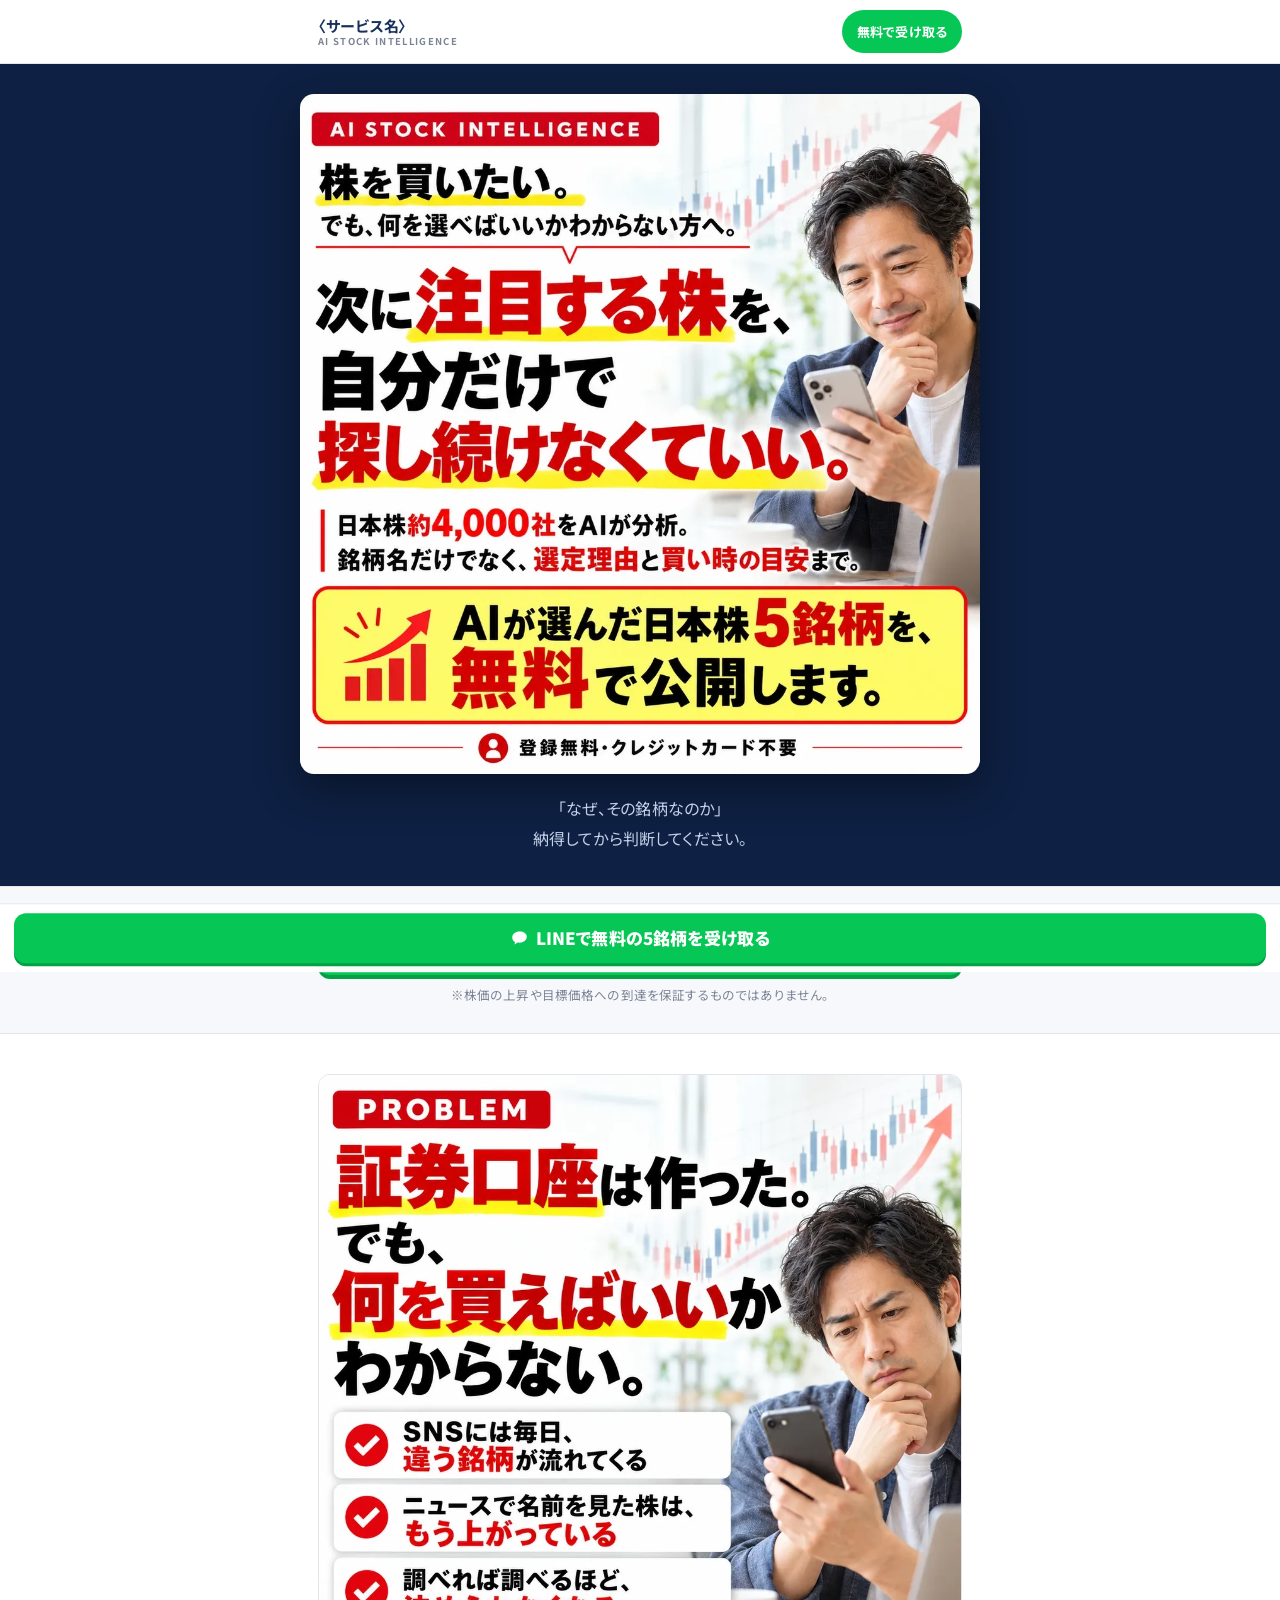
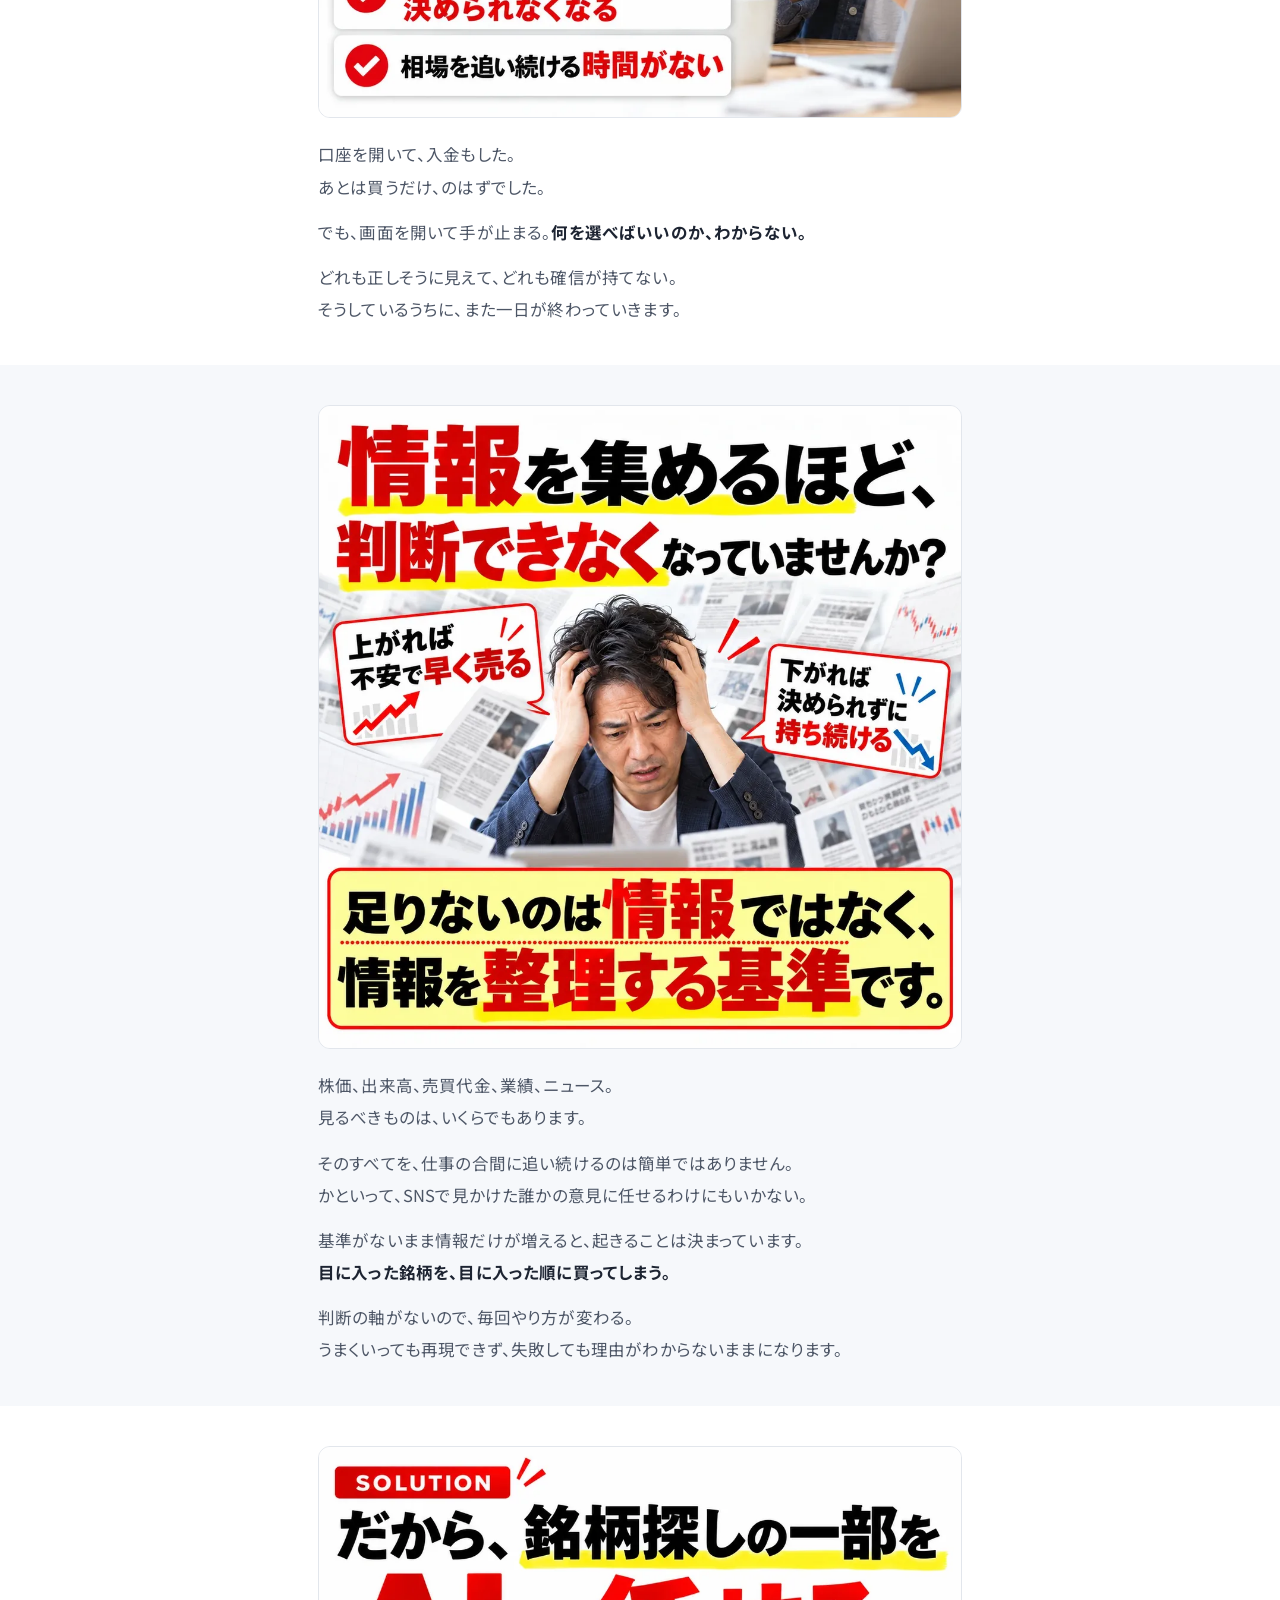
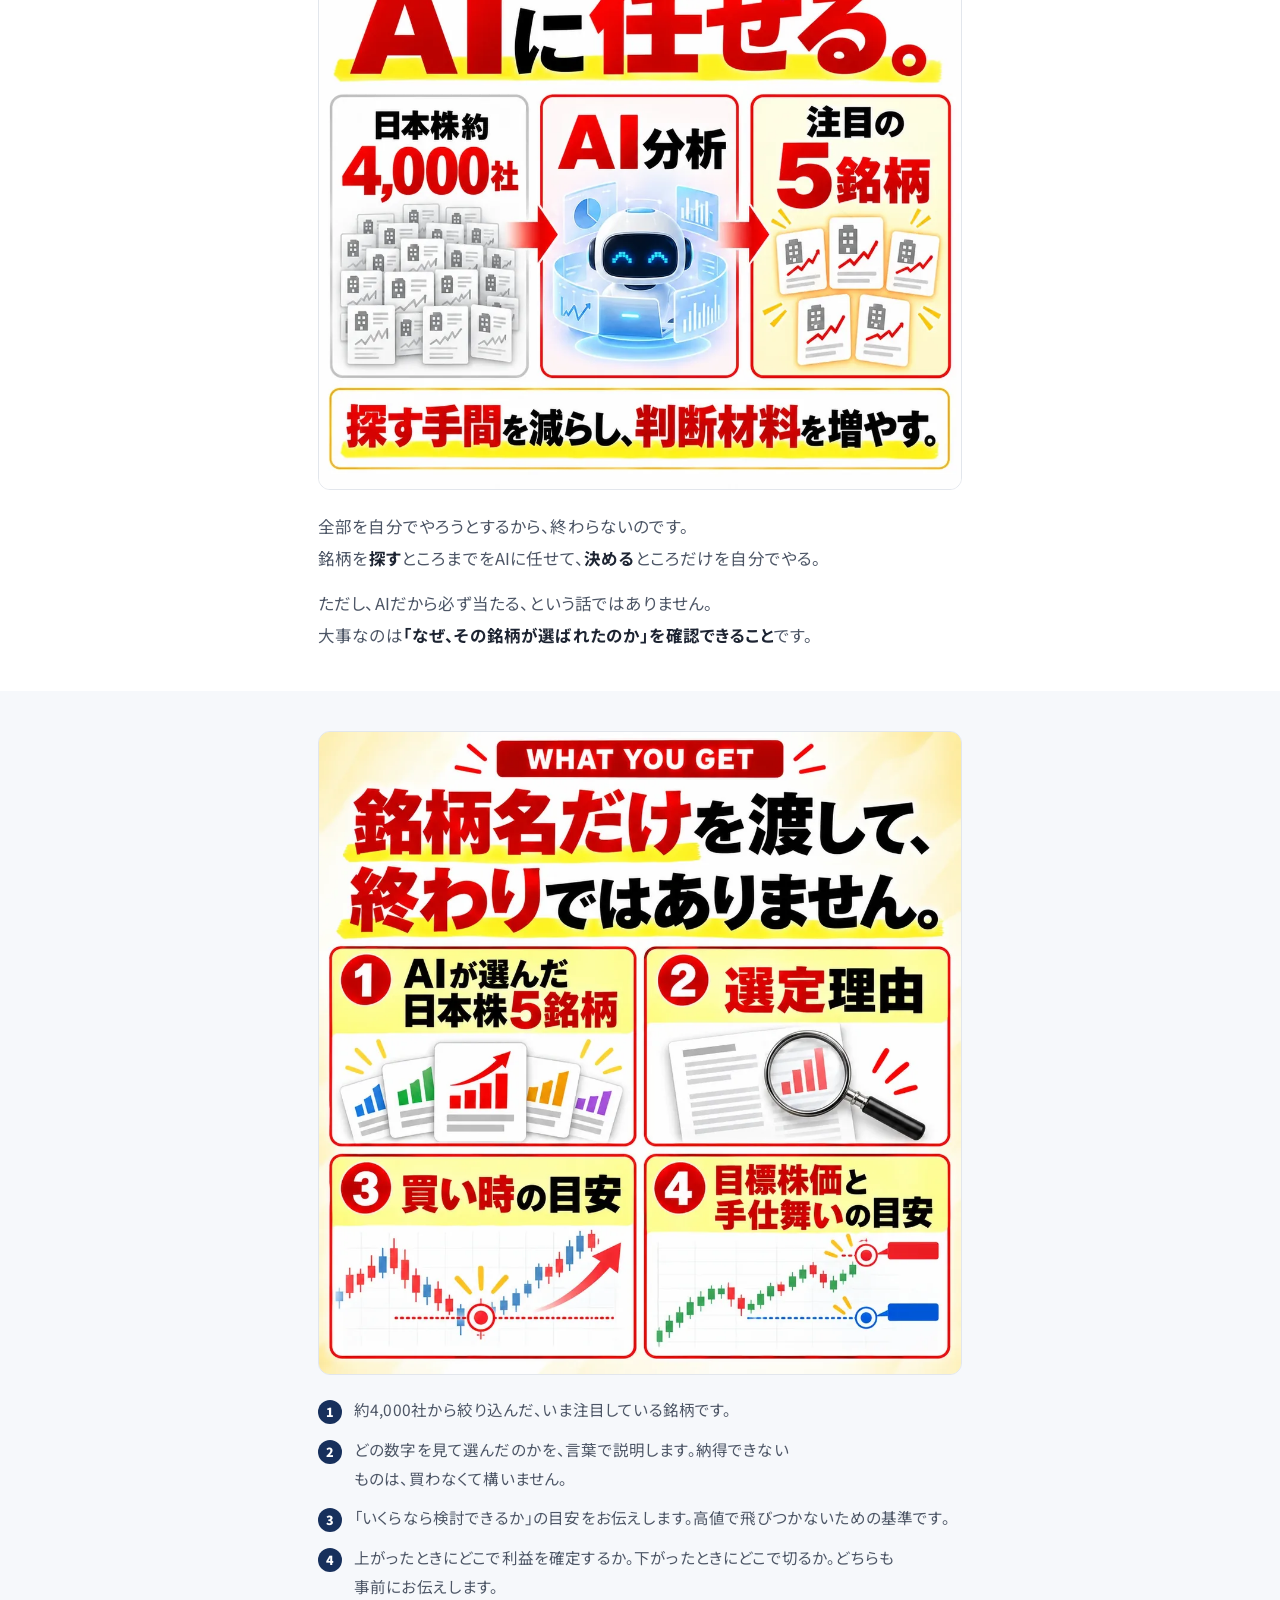
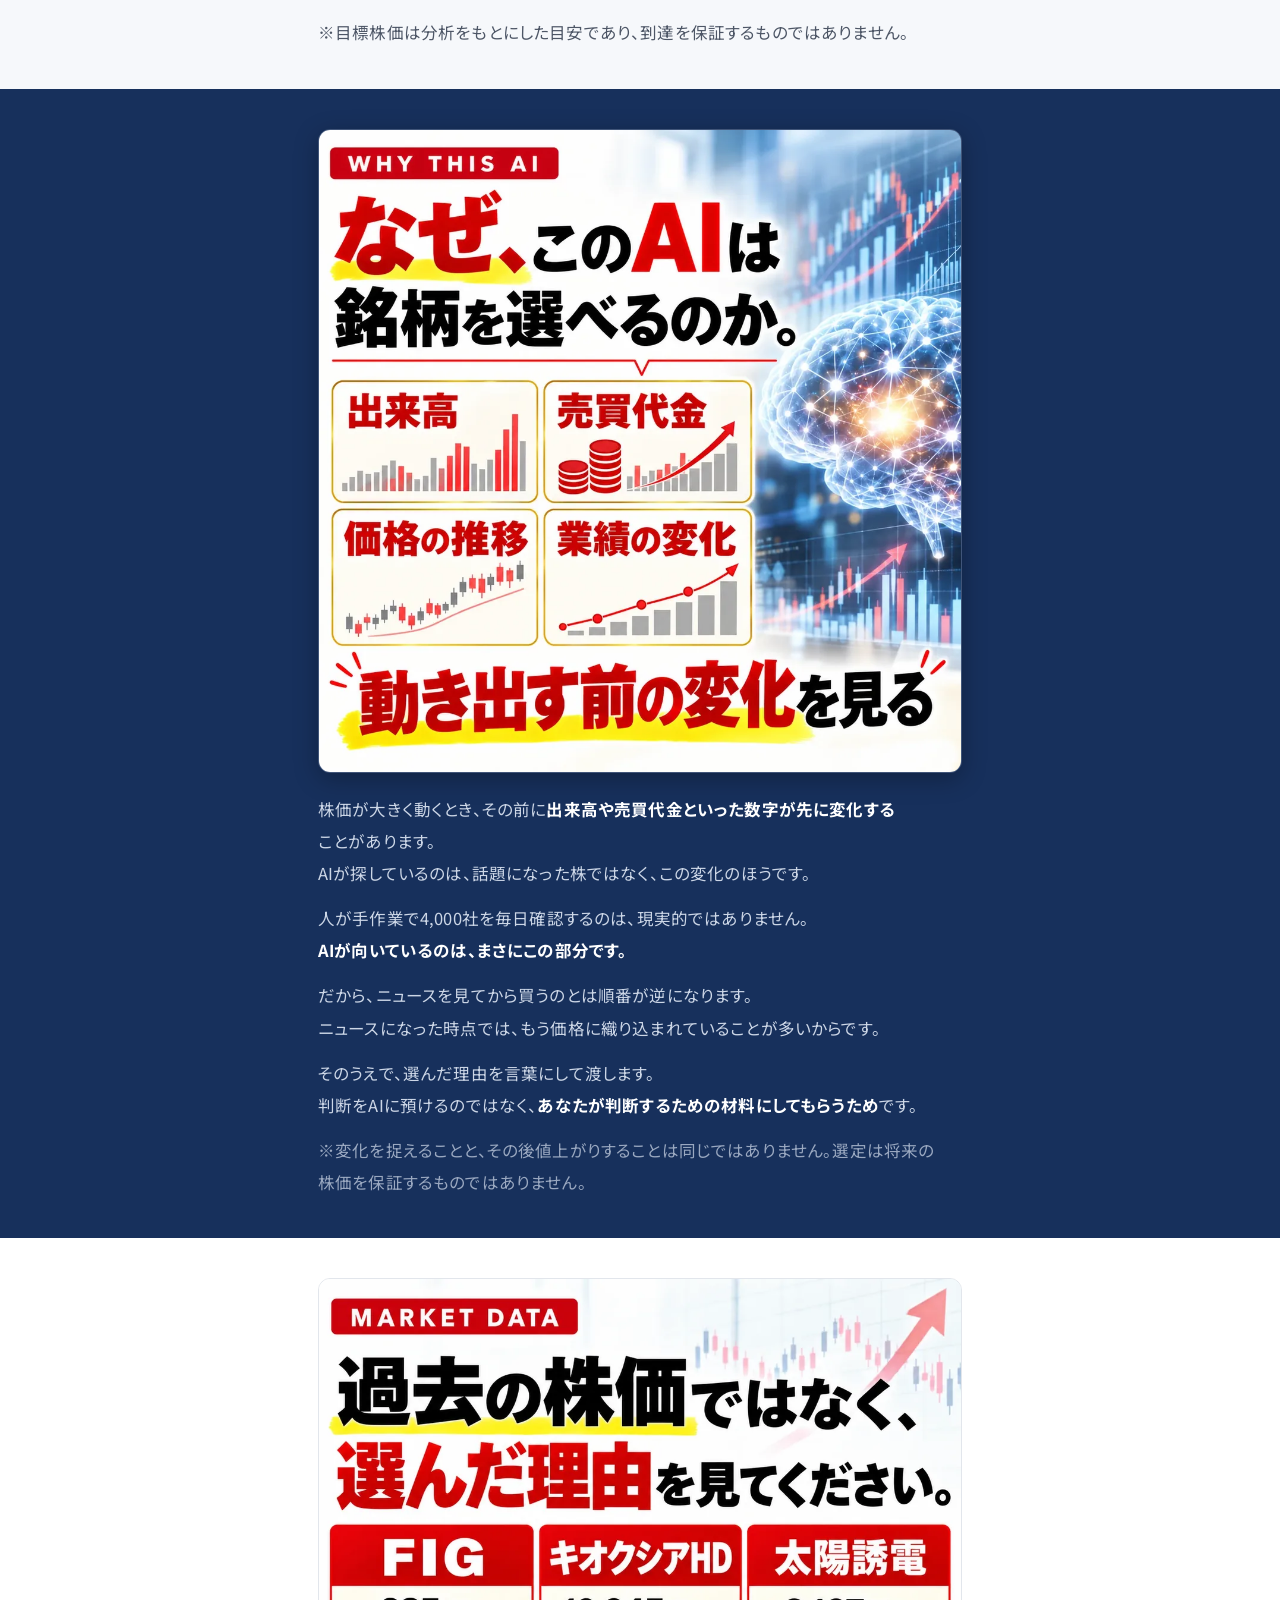
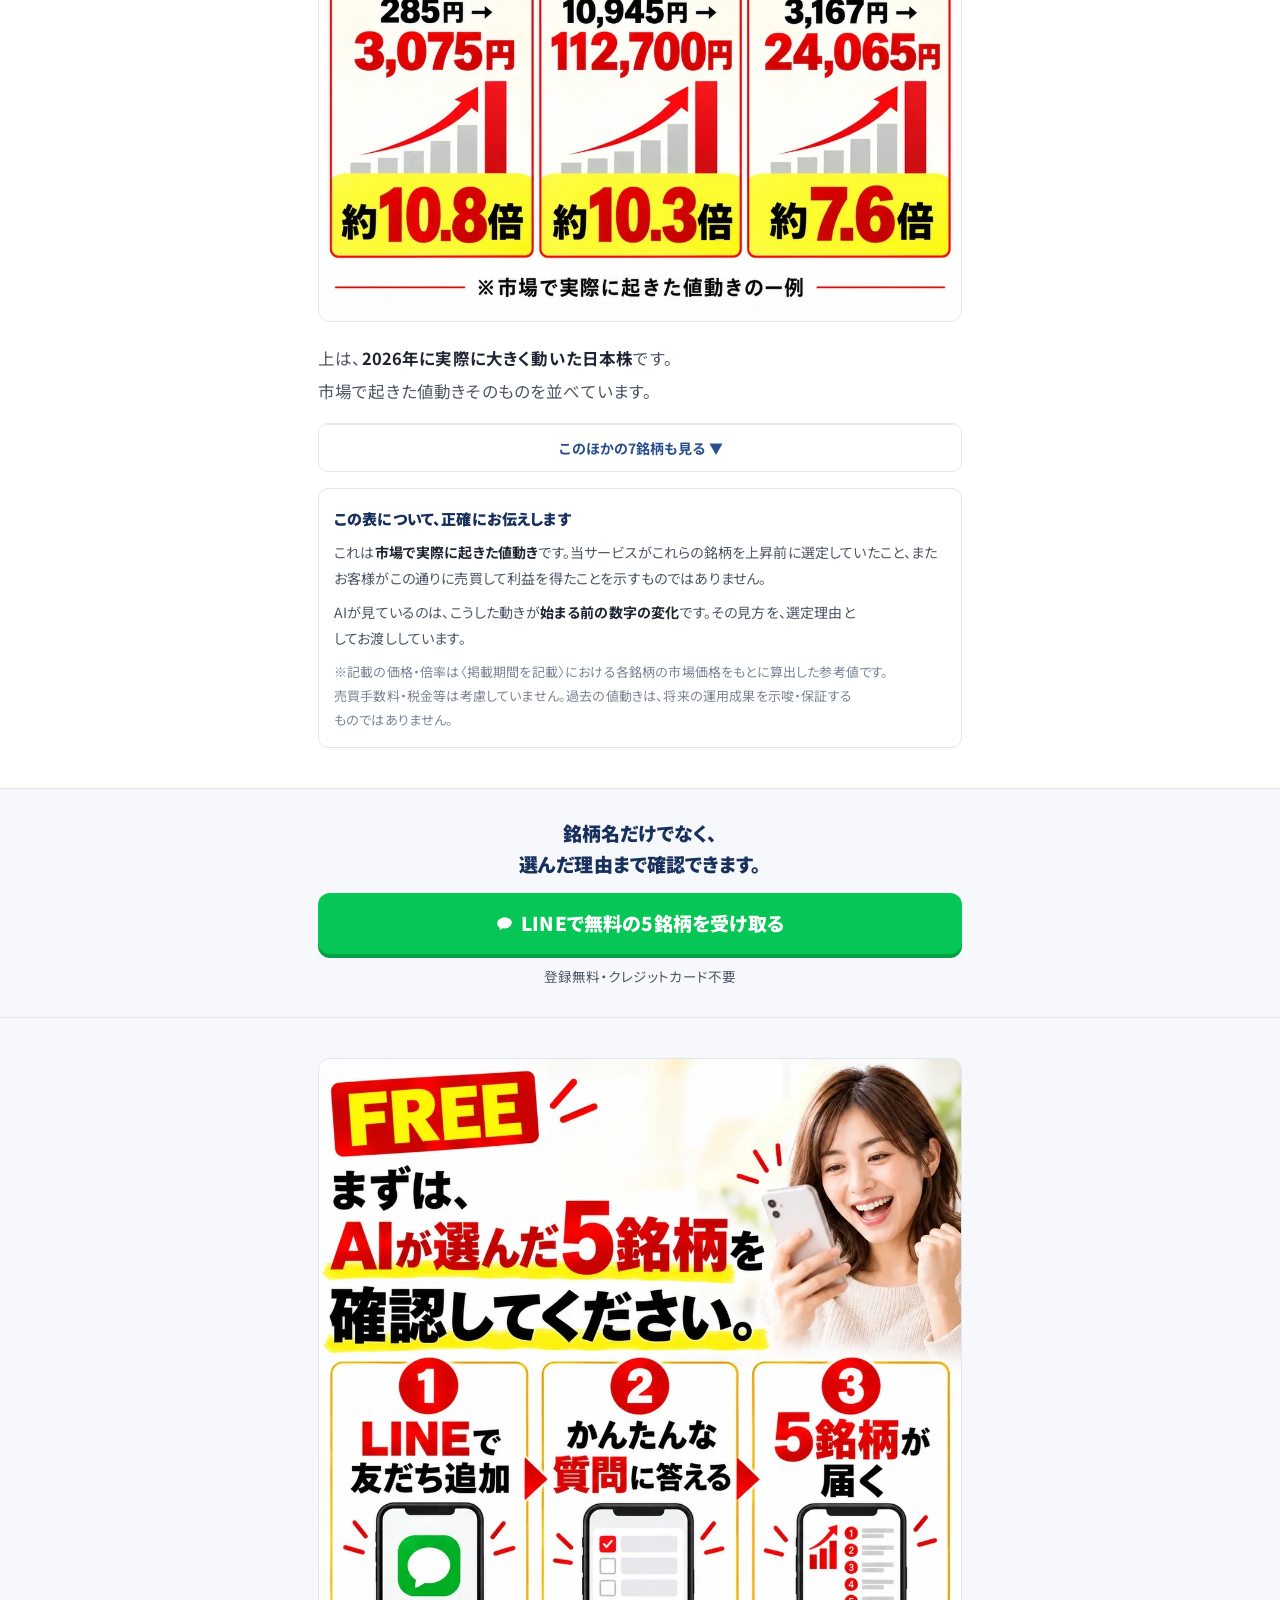
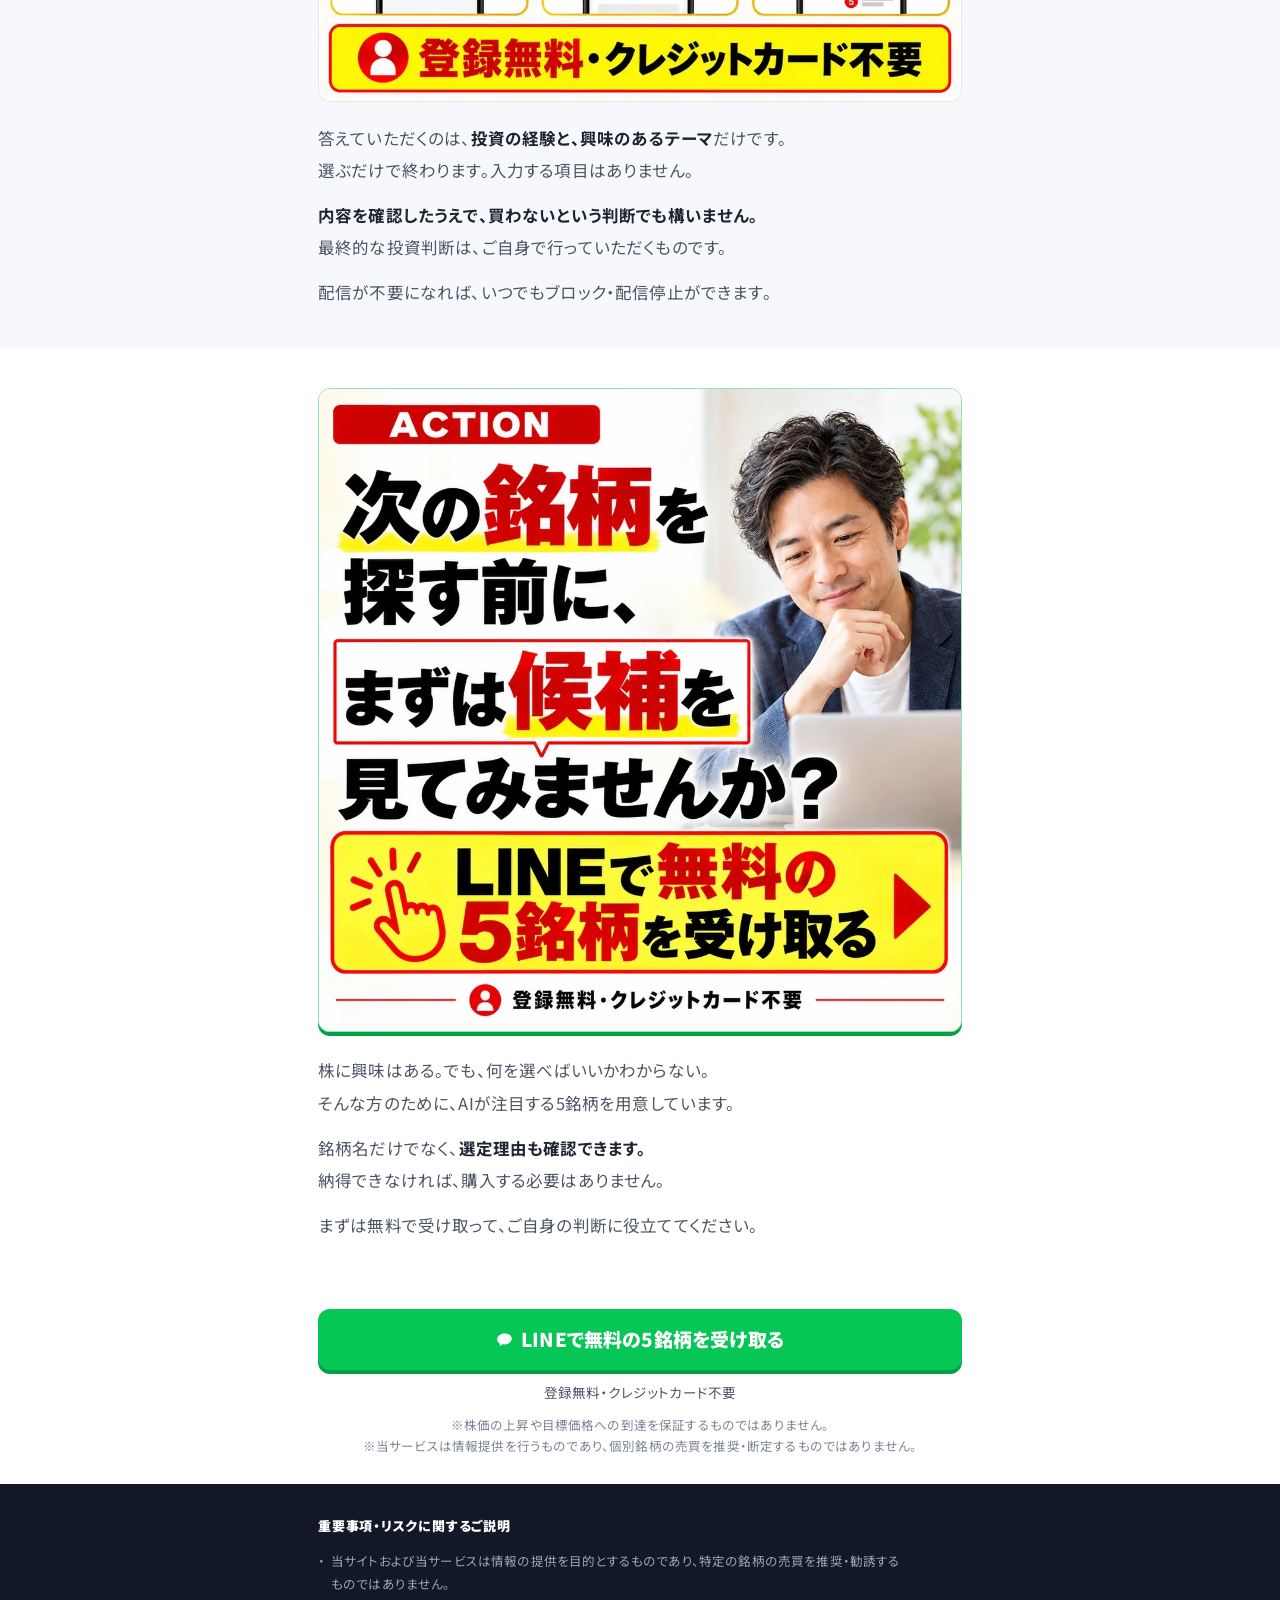
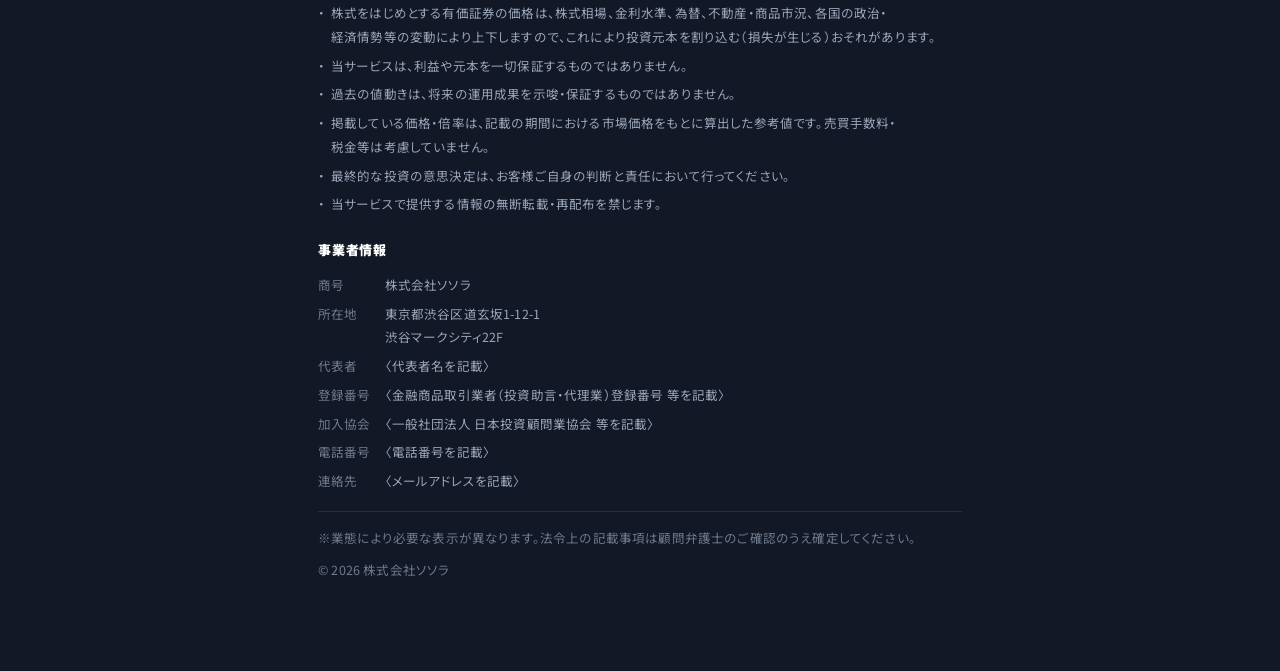
==== b/index.html @ a6abbff7 "全LPのフッターに商号と本店所在地を反映 - 株式会社ソソラ / 東京都渋谷区道玄坂1-12-1 渋谷マークシティ22F - A・B・v2・v3・サンキューページの5ファイル - 住所の数字はLP全体" ====
<!DOCTYPE html>
<html lang="ja">
<head>
<meta charset="UTF-8">
<meta name="viewport" content="width=device-width, initial-scale=1.0">
<meta name="robots" content="noindex, nofollow">
<meta name="format-detection" content="telephone=no">
<title>AIが選んだ日本株5銘柄を無料で公開｜次に注目する株を、自分だけで探し続けなくていい。</title>
<link rel="preconnect" href="https://fonts.googleapis.com">
<link rel="preconnect" href="https://fonts.gstatic.com" crossorigin>
<link href="https://fonts.googleapis.com/css2?family=Noto+Sans+JP:wght@400;500;700;900&display=swap" rel="stylesheet">
<link rel="stylesheet" href="../assets/css/b.css?v=20261023b">

<!-- ▼▼ A/Bの識別。?variant=B が無いときはこの値が使われます ▼▼ -->
<script>window.LP_VARIANT = 'B';</script>
<script src="../assets/js/ab-track.js?v=20261023" defer></script>
</head>
<body>

<header class="bhd">
  <div class="wrap">
    <div class="nm">〈サービス名〉<small>AI STOCK INTELLIGENCE</small></div>
    <a href="#action">無料で受け取る</a>
  </div>
</header>


<!-- ============================================================
     ファーストビュー
     ============================================================ -->
<section class="bfv">
  <h1 class="vh">次に注目する株を、自分だけで探し続けなくていい。AIが選んだ日本株5銘柄を無料で公開します。</h1>

  <figure class="bfvimg">
    <img src="../assets/img/b/b-fv.webp?v=20261023b" alt="" width="1080" height="1080" fetchpriority="high" decoding="async">
  </figure>

  <div class="wrap">
    <p class="lead">「なぜ、その銘柄なのか」<br>納得してから判断してください。</p>
  </div>
</section>

<div class="bcta tint">
  <div class="wrap">
    <a href="../thanks.html" class="bbtn" data-cta data-cta-pos="1" data-cta-name="FV">
      <span class="ic" aria-hidden="true">
        <svg viewBox="0 0 24 24" fill="currentColor"><path d="M12 3C6.9 3 2.8 6.3 2.8 10.4c0 2.4 1.4 4.5 3.6 5.9-.1.6-.6 2.1-.7 2.4 0 0-.1.3.1.4.2.1.4 0 .4 0 .4-.1 2.5-1.6 3.4-2.3.8.1 1.6.2 2.4.2 5.1 0 9.2-3.3 9.2-7.4S17.1 3 12 3z"/></svg>
      </span>LINEで無料の5銘柄を受け取る
    </a>
    <p class="dis">※株価の上昇や目標価格への到達を保証するものではありません。</p>
  </div>
</div>


<!-- ============================================================
     SECTION 1：Problem
     ============================================================ -->
<section class="bsec" id="problem">
  <div class="wrap">
    <h2 class="vh">証券口座は作った。でも、何を買えばいいかわからない。</h2>
    <figure class="bshot">
      <img src="../assets/img/b/b-problem.webp?v=20261023b" alt="" width="1080" height="1080" loading="lazy" decoding="async">
    </figure>

    <p>口座を開いて、入金もした。<br>あとは買うだけ、のはずでした。</p>
    <p>でも、画面を開いて手が止まる。<strong>何を選べばいいのか、わからない。</strong></p>
    <p>どれも正しそうに見えて、どれも確信が持てない。<br>そうしているうちに、また一日が終わっていきます。</p>
  </div>
</section>


<!-- ============================================================
     SECTION 2：Agitation
     ============================================================ -->
<section class="bsec alt" id="agitation">
  <div class="wrap">
    <h2 class="vh">情報を集めるほど、判断できなくなっていませんか？</h2>
    <figure class="bshot">
      <img src="../assets/img/b/b-agitation.webp?v=20261023b" alt="" width="1080" height="1080" loading="lazy" decoding="async">
    </figure>

    <p>株価、出来高、売買代金、業績、ニュース。<br>見るべきものは、いくらでもあります。</p>
    <p>そのすべてを、仕事の合間に追い続けるのは簡単ではありません。<br>かといって、SNSで見かけた誰かの意見に任せるわけにもいかない。</p>
    <p>基準がないまま情報だけが増えると、起きることは決まっています。<br>
    <strong>目に入った銘柄を、目に入った順に買ってしまう。</strong></p>
    <p>判断の軸がないので、毎回やり方が変わる。<br>うまくいっても再現できず、失敗しても理由がわからないままになります。</p>
  </div>
</section>


<!-- ============================================================
     SECTION 3：Solution
     ============================================================ -->
<section class="bsec" id="solution">
  <div class="wrap">
    <h2 class="vh">だから、銘柄探しの一部をAIに任せる。</h2>
    <figure class="bshot">
      <img src="../assets/img/b/b-solution.webp?v=20261023b" alt="" width="1080" height="1080" loading="lazy" decoding="async">
    </figure>

    <p>全部を自分でやろうとするから、終わらないのです。<br>銘柄を<strong>探す</strong>ところまでをAIに任せて、<strong>決める</strong>ところだけを自分でやる。</p>
    <p>ただし、AIだから必ず当たる、という話ではありません。<br>大事なのは<strong>「なぜ、その銘柄が選ばれたのか」を確認できること</strong>です。</p>
  </div>
</section>


<!-- ============================================================
     SECTION 4：USP
     ============================================================ -->
<section class="bsec alt" id="usp">
  <div class="wrap">
    <h2 class="vh">銘柄名だけを渡して、終わりではありません。受け取れるのは、AIが選んだ日本株5銘柄・選定理由・買い時の目安・目標株価と手仕舞いの目安です。</h2>
    <figure class="bshot">
      <img src="../assets/img/b/b-usp.webp?v=20261023b" alt="" width="1080" height="1080" loading="lazy" decoding="async">
    </figure>

    <ol class="bexp">
      <li>約4,000社から絞り込んだ、いま注目している銘柄です。</li>
      <li>どの数字を見て選んだのかを、言葉で説明します。納得できないものは、買わなくて構いません。</li>
      <li>「いくらなら検討できるか」の目安をお伝えします。高値で飛びつかないための基準です。</li>
      <li>上がったときにどこで利益を確定するか。下がったときにどこで切るか。どちらも事前にお伝えします。</li>
    </ol>

    <p class="bnotice">※目標株価は分析をもとにした目安であり、到達を保証するものではありません。</p>
  </div>
</section>


<!-- ============================================================
     SECTION 5：WHY YOU
     ============================================================ -->
<section class="bsec navy" id="why">
  <div class="wrap">
    <h2 class="vh">なぜ、このAIは銘柄を選べるのか。出来高・売買代金・価格の推移・業績の変化から、動き出す前の変化を見ています。</h2>
    <figure class="bshot on-navy">
      <img src="../assets/img/b/b-why.webp?v=20261023b" alt="" width="1080" height="1080" loading="lazy" decoding="async">
    </figure>

    <p>株価が大きく動くとき、その前に<strong>出来高や売買代金といった数字が先に変化する</strong>ことがあります。<br>AIが探しているのは、話題になった株ではなく、この変化のほうです。</p>
    <p>人が手作業で4,000社を毎日確認するのは、現実的ではありません。<br><strong>AIが向いているのは、まさにこの部分です。</strong></p>
    <p>だから、ニュースを見てから買うのとは順番が逆になります。<br>ニュースになった時点では、もう価格に織り込まれていることが多いからです。</p>
    <p>そのうえで、選んだ理由を言葉にして渡します。<br>判断をAIに預けるのではなく、<strong>あなたが判断するための材料にしてもらうため</strong>です。</p>

    <p class="bnotice">※変化を捉えることと、その後値上がりすることは同じではありません。選定は将来の株価を保証するものではありません。</p>
  </div>
</section>


<!-- ============================================================
     SECTION 6：実績・信頼構築
     ※3つの区別を明示。市場事例と、選定実績と、利用者の利益を混同させない。
     ============================================================ -->
<section class="bsec" id="proof">
  <div class="wrap">
    <h2 class="vh">過去の株価ではなく、選んだ理由を見てください。</h2>
    <figure class="bshot">
      <img src="../assets/img/b/b-proof.webp?v=20261023b" alt="" width="1080" height="1080" loading="lazy" decoding="async">
    </figure>

    <p>上は、<strong>2026年に実際に大きく動いた日本株</strong>です。<br>市場で起きた値動きそのものを並べています。</p>

    <div class="btbl">
      <table id="moreRows" hidden>
        <thead>
          <tr><th>銘柄</th><th>株価の推移</th><th style="text-align:right">変化</th></tr>
        </thead>
        <tbody>
          <tr><td class="nm">古河電気工業<small>5801</small></td><td class="mv">965円 → 6,241円</td><td class="up">約6.5倍</td></tr>
          <tr><td class="nm">日本電波工業<small>6779</small></td><td class="mv">977円 → 5,010円</td><td class="up">約5.1倍</td></tr>
          <tr><td class="nm">村田製作所<small>6981</small></td><td class="mv">2,822円 → 12,895円</td><td class="up">約4.6倍</td></tr>
          <tr><td class="nm">日本ケミコン<small>6997</small></td><td class="mv">1,375円 → 6,190円</td><td class="up">約4.5倍</td></tr>
          <tr><td class="nm">イビデン<small>4062</small></td><td class="mv">6,592円 → 27,480円</td><td class="up">約4.2倍</td></tr>
          <tr><td class="nm">関東電化工業<small>4047</small></td><td class="mv">1,118円 → 4,405円</td><td class="up">約3.9倍</td></tr>
          <tr><td class="nm">ブイ・テクノロジー<small>7717</small></td><td class="mv">3,025円 → 10,180円</td><td class="up">約3.4倍</td></tr>
        </tbody>
      </table>
      <button type="button" class="btbl-more" id="moreBtn" aria-expanded="false" aria-controls="moreRows">このほかの7銘柄も見る ▼</button>
    </div>

    <div class="bnote">
      <b>この表について、正確にお伝えします</b>
      <p>これは<strong>市場で実際に起きた値動き</strong>です。当サービスがこれらの銘柄を上昇前に選定していたこと、またお客様がこの通りに売買して利益を得たことを示すものではありません。</p>
      <p>AIが見ているのは、こうした動きが<strong>始まる前の数字の変化</strong>です。その見方を、選定理由としてお渡ししています。</p>
      <p style="color:var(--muted);font-size:13px">※記載の価格・倍率は〈掲載期間を記載〉における各銘柄の市場価格をもとに算出した参考値です。売買手数料・税金等は考慮していません。過去の値動きは、将来の運用成果を示唆・保証するものではありません。</p>
    </div>
  </div>
</section>


<div class="bcta tint">
  <div class="wrap">
    <p class="k">銘柄名だけでなく、<br>選んだ理由まで確認できます。</p>
    <a href="../thanks.html" class="bbtn" data-cta data-cta-pos="2" data-cta-name="proof">
      <span class="ic" aria-hidden="true">
        <svg viewBox="0 0 24 24" fill="currentColor"><path d="M12 3C6.9 3 2.8 6.3 2.8 10.4c0 2.4 1.4 4.5 3.6 5.9-.1.6-.6 2.1-.7 2.4 0 0-.1.3.1.4.2.1.4 0 .4 0 .4-.1 2.5-1.6 3.4-2.3.8.1 1.6.2 2.4.2 5.1 0 9.2-3.3 9.2-7.4S17.1 3 12 3z"/></svg>
      </span>LINEで無料の5銘柄を受け取る
    </a>
    <p class="sub">登録無料・クレジットカード不要</p>
  </div>
</div>


<!-- ============================================================
     SECTION 7：無料で受け取れるもの
     ============================================================ -->
<section class="bsec alt" id="free">
  <div class="wrap">
    <h2 class="vh">まずは、AIが選んだ5銘柄を確認してください。LINEで友だち追加、かんたんな質問に答える、5銘柄が届く、の3ステップです。</h2>
    <figure class="bshot">
      <img src="../assets/img/b/b-free.webp?v=20261023b" alt="" width="1080" height="1080" loading="lazy" decoding="async">
    </figure>

    <p>答えていただくのは、<strong>投資の経験と、興味のあるテーマ</strong>だけです。<br>選ぶだけで終わります。入力する項目はありません。</p>
    <p><strong>内容を確認したうえで、買わないという判断でも構いません。</strong><br>最終的な投資判断は、ご自身で行っていただくものです。</p>
    <p>配信が不要になれば、いつでもブロック・配信停止ができます。</p>
  </div>
</section>


<!-- ============================================================
     SECTION 9：Action
     ※SECTION 8（Narrow）は、募集人数・公開期限の根拠が確認できないため
       掲載していません。詳細は README を参照してください。
     ============================================================ -->
<section class="bsec" id="action">
  <div class="wrap">
    <h2 class="vh">次の銘柄を探す前に、まずは候補を見てみませんか？</h2>

    <a href="../thanks.html" class="bshot bshot-cta" data-cta data-cta-pos="3" data-cta-name="action-img">
      <img src="../assets/img/b/b-action.webp?v=20261023b" alt="LINEで無料の5銘柄を受け取る" width="1080" height="1080" loading="lazy" decoding="async">
    </a>

    <p>株に興味はある。でも、何を選べばいいかわからない。<br>そんな方のために、AIが注目する5銘柄を用意しています。</p>
    <p>銘柄名だけでなく、<strong>選定理由も確認できます。</strong><br>納得できなければ、購入する必要はありません。</p>
    <p>まずは無料で受け取って、ご自身の判断に役立ててください。</p>
  </div>
</section>

<div class="bcta">
  <div class="wrap">
    <a href="../thanks.html" class="bbtn" data-cta data-cta-pos="4" data-cta-name="final">
      <span class="ic" aria-hidden="true">
        <svg viewBox="0 0 24 24" fill="currentColor"><path d="M12 3C6.9 3 2.8 6.3 2.8 10.4c0 2.4 1.4 4.5 3.6 5.9-.1.6-.6 2.1-.7 2.4 0 0-.1.3.1.4.2.1.4 0 .4 0 .4-.1 2.5-1.6 3.4-2.3.8.1 1.6.2 2.4.2 5.1 0 9.2-3.3 9.2-7.4S17.1 3 12 3z"/></svg>
      </span>LINEで無料の5銘柄を受け取る
    </a>
    <p class="sub">登録無料・クレジットカード不要</p>
    <p class="dis">※株価の上昇や目標価格への到達を保証するものではありません。<br>※当サービスは情報提供を行うものであり、個別銘柄の売買を推奨・断定するものではありません。</p>
  </div>
</div>


<!-- ============================================================
     フッター（法務）
     ============================================================ -->
<footer class="bft">
  <div class="wrap">
    <h3>重要事項・リスクに関するご説明</h3>
    <ul>
      <li>当サイトおよび当サービスは情報の提供を目的とするものであり、特定の銘柄の売買を推奨・勧誘するものではありません。</li>
      <li>株式をはじめとする有価証券の価格は、株式相場、金利水準、為替、不動産・商品市況、各国の政治・経済情勢等の変動により上下しますので、これにより投資元本を割り込む（損失が生じる）おそれがあります。</li>
      <li>当サービスは、利益や元本を一切保証するものではありません。</li>
      <li>過去の値動きは、将来の運用成果を示唆・保証するものではありません。</li>
      <li>掲載している価格・倍率は、記載の期間における市場価格をもとに算出した参考値です。売買手数料・税金等は考慮していません。</li>
      <li>最終的な投資の意思決定は、お客様ご自身の判断と責任において行ってください。</li>
      <li>当サービスで提供する情報の無断転載・再配布を禁じます。</li>
    </ul>

    <h3>事業者情報</h3>
    <dl>
      <dt>商号</dt><dd>株式会社ソソラ</dd>
      <dt>所在地</dt><dd>東京都渋谷区道玄坂1-12-1<br>渋谷マークシティ22F</dd>
      <dt>代表者</dt><dd>〈代表者名を記載〉</dd>
      <dt>登録番号</dt><dd>〈金融商品取引業者（投資助言・代理業）登録番号 等を記載〉</dd>
      <dt>加入協会</dt><dd>〈一般社団法人 日本投資顧問業協会 等を記載〉</dd>
      <dt>電話番号</dt><dd>〈電話番号を記載〉</dd>
      <dt>連絡先</dt><dd>〈メールアドレスを記載〉</dd>
    </dl>

    <p class="cr">※業態により必要な表示が異なります。法令上の記載事項は顧問弁護士のご確認のうえ確定してください。</p>
    <p class="cr" style="border:0;padding-top:8px">&copy; <span id="yr">2026</span> 株式会社ソソラ</p>
  </div>
</footer>


<div class="bfix" id="bfix">
  <a href="../thanks.html" class="bbtn" data-cta data-cta-pos="fix" data-cta-name="sticky">
    <span class="ic" aria-hidden="true">
      <svg viewBox="0 0 24 24" fill="currentColor"><path d="M12 3C6.9 3 2.8 6.3 2.8 10.4c0 2.4 1.4 4.5 3.6 5.9-.1.6-.6 2.1-.7 2.4 0 0-.1.3.1.4.2.1.4 0 .4 0 .4-.1 2.5-1.6 3.4-2.3.8.1 1.6.2 2.4.2 5.1 0 9.2-3.3 9.2-7.4S17.1 3 12 3z"/></svg>
    </span>LINEで無料の5銘柄を受け取る
  </a>
</div>

<script>
(function(){
  /* 実績テーブルの続きを開く */
  var mb = document.getElementById('moreBtn'), mr = document.getElementById('moreRows');
  if (mb && mr) mb.addEventListener('click', function(){
    mr.hidden = false;
    mb.hidden = true;
    mb.setAttribute('aria-expanded','true');
  });

  /* 追従CTA：ファーストビューを抜けたら表示。最後のCTA付近では隠す */
  var fix = document.getElementById('bfix');
  var fv  = document.querySelector('.bfv');
  var act = document.getElementById('action');
  function onScroll(){
    var y = window.scrollY || document.documentElement.scrollTop;
    var r = act.getBoundingClientRect();
    var inAction = r.top < window.innerHeight * 0.95 && r.bottom > 0;
    var past = y > (fv ? fv.offsetHeight * 0.75 : 300);
    if (past && !inAction) fix.classList.add('on'); else fix.classList.remove('on');
  }
  window.addEventListener('scroll', onScroll, {passive:true});
  onScroll();

  var yr = document.getElementById('yr');
  if (yr) yr.textContent = new Date().getFullYear();
})();
</script>
</body>
</html>
---- assets/css/b.css ----
@charset "utf-8";
/* ============================================================
   Bパターン専用スタイル
   ------------------------------------------------------------
   Aパターン（ルートの index.html / style.css）とは完全に独立。
   このファイルは b/index.html からのみ読み込まれます。
   style.css には一切手を入れていません。
   ============================================================ */

:root{
  --ink:#121826;          /* 本文の濃色 */
  --tx:#1d2432;
  --tx2:#4d5666;
  --muted:#7b8494;
  --line:#e2e6ec;
  --paper:#ffffff;
  --paper2:#f6f8fb;
  --navy:#17305c;         /* 見出し・信頼色 */
  --navy-l:#2a4f8f;
  --green:#06c755;        /* LINE */
  --green-d:#04a044;
  --amber:#c8871a;        /* 数字の強調（控えめ） */
  --red:#c2362c;          /* 注意 */
  --wrap:680px;
  --sans:'Noto Sans JP',-apple-system,BlinkMacSystemFont,'Hiragino Kaku Gothic ProN','Yu Gothic',sans-serif;
}

*{box-sizing:border-box;margin:0;padding:0;-webkit-text-size-adjust:100%}
[hidden]{display:none !important}
html{scroll-behavior:smooth}
body{font-family:var(--sans);color:var(--tx);background:var(--paper);
  font-size:16.5px;line-height:1.95;overflow-x:hidden;
  font-feature-settings:"palt";word-break:auto-phrase;line-break:strict;text-wrap:pretty;
  letter-spacing:.01em}
img{max-width:100%;height:auto}
.nb{display:inline-block}

/* 見出しは画像に焼き込まれているため、テキストは読み上げ・構造用に残して隠す。
   画像側は alt="" の装飾扱いにして二重読み上げを防ぐ。 */
.vh{position:absolute;width:1px;height:1px;margin:-1px;padding:0;
  overflow:hidden;clip:rect(0 0 0 0);white-space:nowrap;border:0}

.wrap{width:100%;max-width:var(--wrap);margin:0 auto;padding:0 18px}

/* ===== ヘッダー ===== */
.bhd{position:sticky;top:0;z-index:90;background:rgba(255,255,255,.96);
  backdrop-filter:blur(8px);border-bottom:1px solid var(--line)}
.bhd .wrap{display:flex;align-items:center;justify-content:space-between;gap:10px;
  padding-top:10px;padding-bottom:10px}
.bhd .nm{font-size:15px;font-weight:700;line-height:1.3;color:var(--navy)}
.bhd .nm small{display:block;font-size:9.5px;letter-spacing:.14em;color:var(--muted);font-weight:700}
.bhd a{flex:none;background:var(--green);color:#fff;text-decoration:none;white-space:nowrap;
  font-size:13px;font-weight:700;padding:9px 15px;border-radius:100px}

/* ===== ファーストビュー ===== */
/* 画像の左右が白く抜けると安っぽく見えるので、地を濃紺で埋める。
   スマホでは画像が全幅になるため、この色は上下の余白にだけ出る。 */
.bfv{background:#0e2043;padding:0 0 26px}
.bfvimg{max-width:var(--wrap);margin:0 auto;line-height:0}
.bfvimg img{display:block;width:100%}
.bfv .lead{margin-top:20px;text-align:center;font-size:16px;line-height:1.85;color:#c3d1e8}
@media (min-width:720px){
  .bfv{padding:30px 0 32px}
  .bfvimg{border-radius:14px;overflow:hidden;box-shadow:0 14px 44px rgba(0,0,0,.4)}
}

/* ===== セクション ===== */
.bsec{padding:40px 0}
.bsec.alt{background:var(--paper2)}
.bsec.navy{background:var(--navy);color:#fff}
.bsec h2{font-size:25px;font-weight:900;line-height:1.55;color:var(--navy);
  letter-spacing:-.01em;margin-bottom:16px}
.bsec.navy h2{color:#fff}
.bsec h2 .sm{display:block;font-size:13px;font-weight:700;letter-spacing:.12em;
  color:var(--green-d);margin-bottom:7px}
.bsec.navy h2 .sm{color:#8fd9ae}
.bsec p{font-size:16.5px;line-height:1.95;color:var(--tx2)}
.bsec.navy p{color:#ccd6e6}
.bsec p + p{margin-top:13px}
.bsec strong{color:var(--tx);font-weight:700}
.bsec.navy strong{color:#fff}
/* セクション見出し画像 */
.bshot{margin:0 0 20px;border-radius:12px;overflow:hidden;line-height:0;
  border:1px solid var(--line)}
.bshot img{display:block;width:100%}
/* 濃色セクションの上に白い画像が浮くので、枠を暗くしてなじませる */
.bshot.on-navy{border-color:rgba(255,255,255,.18);
  box-shadow:0 6px 24px rgba(0,0,0,.28)}
/* 画像そのものがCTAになっているもの */
a.bshot-cta{display:block;text-decoration:none;margin:0 0 22px;
  border-color:rgba(6,199,85,.45);box-shadow:0 4px 0 var(--green-d);
  transition:transform .12s ease,box-shadow .12s ease}
a.bshot-cta:active{transform:translateY(2px);box-shadow:0 2px 0 var(--green-d)}

/* ===== 画像の①〜④に対応する説明文 ===== */
/* 見出し・項目名は画像が持っているので、ここでは説明だけを並べる */
.bexp{list-style:none;margin-top:4px;display:grid;gap:11px;counter-reset:e}
.bexp li{counter-increment:e;position:relative;padding-left:36px;
  font-size:15.5px;line-height:1.85;color:var(--tx2)}
.bexp li::before{content:counter(e);position:absolute;left:0;top:5px;
  width:24px;height:24px;border-radius:50%;background:var(--navy);color:#fff;
  font-size:12.5px;font-weight:900;line-height:1;
  display:flex;align-items:center;justify-content:center}

/* 注記（※で始まる補足） */
.bnotice{margin-top:16px;font-size:14px;line-height:1.8;color:var(--muted)}
.bsec.navy .bnotice{color:#9aa8c0}

/* ===== 実績テーブル ===== */
.btbl{margin-top:16px;border:1px solid var(--line);border-radius:10px;overflow:hidden;background:#fff}
.btbl table{width:100%;border-collapse:collapse;font-size:14px}
.btbl th{background:var(--paper2);color:var(--tx2);font-weight:700;font-size:12.5px;
  letter-spacing:.04em;padding:9px 8px;text-align:left;border-bottom:1px solid var(--line)}
.btbl td{padding:10px 8px;border-bottom:1px solid var(--line);line-height:1.5}
.btbl tr:last-child td{border-bottom:0}
.btbl .nm{font-weight:700;color:var(--tx)}
.btbl .nm small{display:block;font-size:11px;font-weight:400;color:var(--muted)}
.btbl .mv{white-space:nowrap;color:var(--tx2);font-size:13px}
.btbl .up{text-align:right;white-space:nowrap;font-weight:900;color:var(--amber);font-size:15px}
.btbl-more{display:block;width:100%;cursor:pointer;font-family:inherit;
  background:#fff;border:0;border-top:1px solid var(--line);
  color:var(--navy-l);font-size:14px;font-weight:700;padding:13px}
.btbl-more:hover{background:var(--paper2)}

/* 区別の注記（市場事例／選定実績／利用者の利益） */
.bnote{margin-top:16px;background:#fff;border:1px solid var(--line);border-radius:10px;padding:15px}
.bnote b{display:block;font-size:15px;font-weight:900;color:var(--navy);margin-bottom:7px}
.bnote p{font-size:14px;line-height:1.85;color:var(--tx2)}
.bnote p + p{margin-top:8px}

/* ===== CTA ===== */
.bcta{padding:28px 0}
.bcta.tint{background:var(--paper2);border-top:1px solid var(--line);border-bottom:1px solid var(--line)}
.bcta .k{text-align:center;font-size:19px;font-weight:900;line-height:1.65;color:var(--navy);
  margin-bottom:14px}
.bbtn{display:block;background:var(--green);color:#fff;text-decoration:none;text-align:center;
  font-size:19px;font-weight:900;line-height:1.4;padding:17px 14px;border-radius:12px;
  box-shadow:0 4px 0 var(--green-d);letter-spacing:.01em}
.bbtn:active{transform:translateY(2px);box-shadow:0 2px 0 var(--green-d)}
.bbtn .ic{display:inline-block;width:19px;height:19px;vertical-align:-3px;margin-right:7px}
.bcta .sub{margin-top:11px;text-align:center;font-size:13.5px;line-height:1.75;color:var(--tx2)}
.bcta .dis{margin-top:9px;text-align:center;font-size:12.5px;line-height:1.7;color:var(--muted)}

/* ===== 追従CTA ===== */
.bfix{position:fixed;left:0;right:0;bottom:0;z-index:95;background:rgba(255,255,255,.97);
  border-top:1px solid var(--line);padding:9px 14px calc(9px + env(safe-area-inset-bottom));
  transform:translateY(105%);transition:transform .26s ease}
.bfix.on{transform:translateY(0)}
.bfix .bbtn{font-size:17px;padding:13px 12px;box-shadow:0 3px 0 var(--green-d)}

/* ===== フッター ===== */
.bft{background:var(--ink);color:#9aa5b8;padding:30px 0 90px;font-size:12.5px;line-height:1.9}
.bft h3{font-size:13px;font-weight:900;color:#fff;letter-spacing:.06em;margin-bottom:10px}
.bft ul{list-style:none;margin-bottom:22px}
.bft li{padding-left:13px;position:relative;margin-bottom:5px}
.bft li::before{content:"・";position:absolute;left:0}
.bft dl{display:grid;grid-template-columns:auto 1fr;gap:5px 14px;margin-bottom:18px}
.bft dt{color:#6f7a8c;white-space:nowrap}
.bft .cr{border-top:1px solid #272f3e;padding-top:14px;color:#6f7a8c}

@media (min-width:620px){
  .bsec h2{font-size:27px}
}
@media (max-width:359px){
  .bsec h2{font-size:22px}
  .bshot{margin-bottom:16px}
  .bexp li{padding-left:32px;font-size:15px}
  .bbtn{font-size:17px}
  /* 小型端末では株価推移を折り返す。nowrap のままだと枠外に出る */
  .btbl td{padding:9px 6px}
  .btbl .mv{white-space:normal;font-size:12.5px}
  .btbl .up{font-size:14px}
  .btbl th{padding:8px 6px;font-size:11.5px}
}
@media (prefers-reduced-motion: reduce){
  html{scroll-behavior:auto}
  .bfix{transition:none}
}
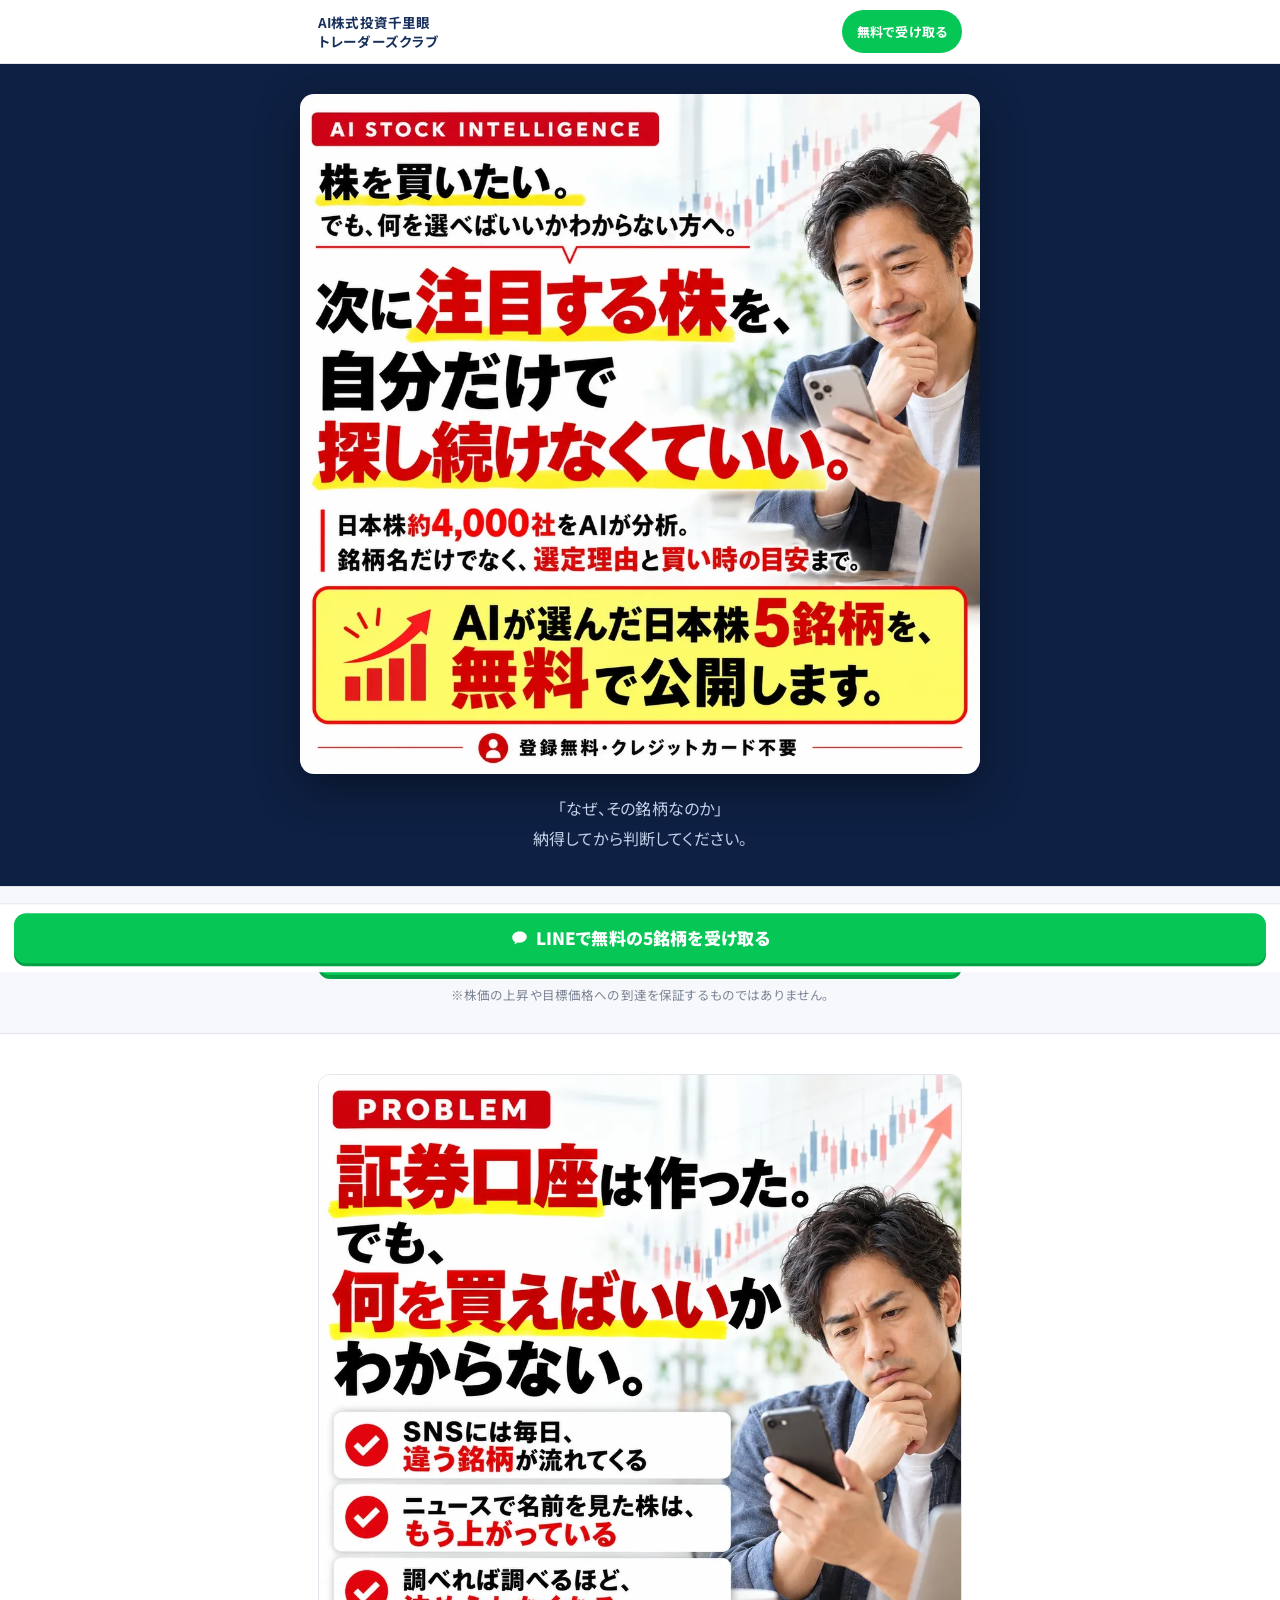
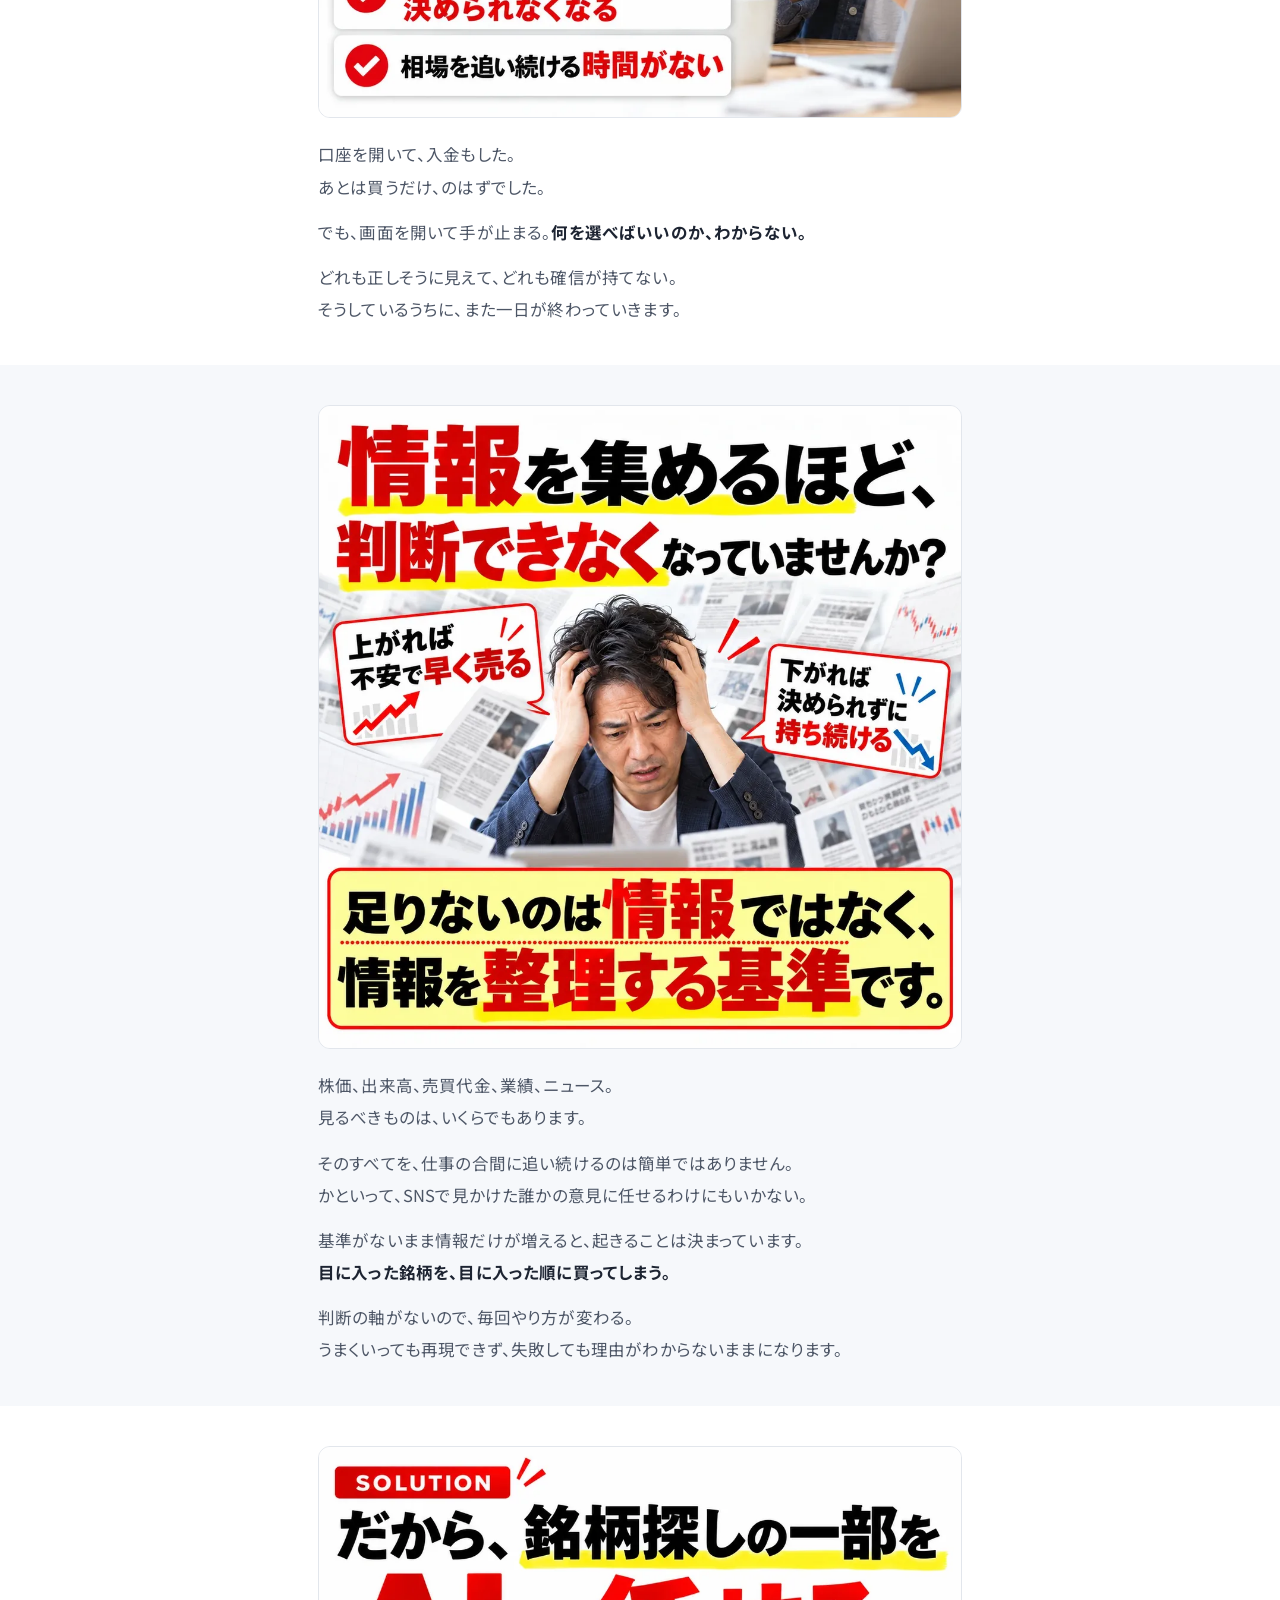
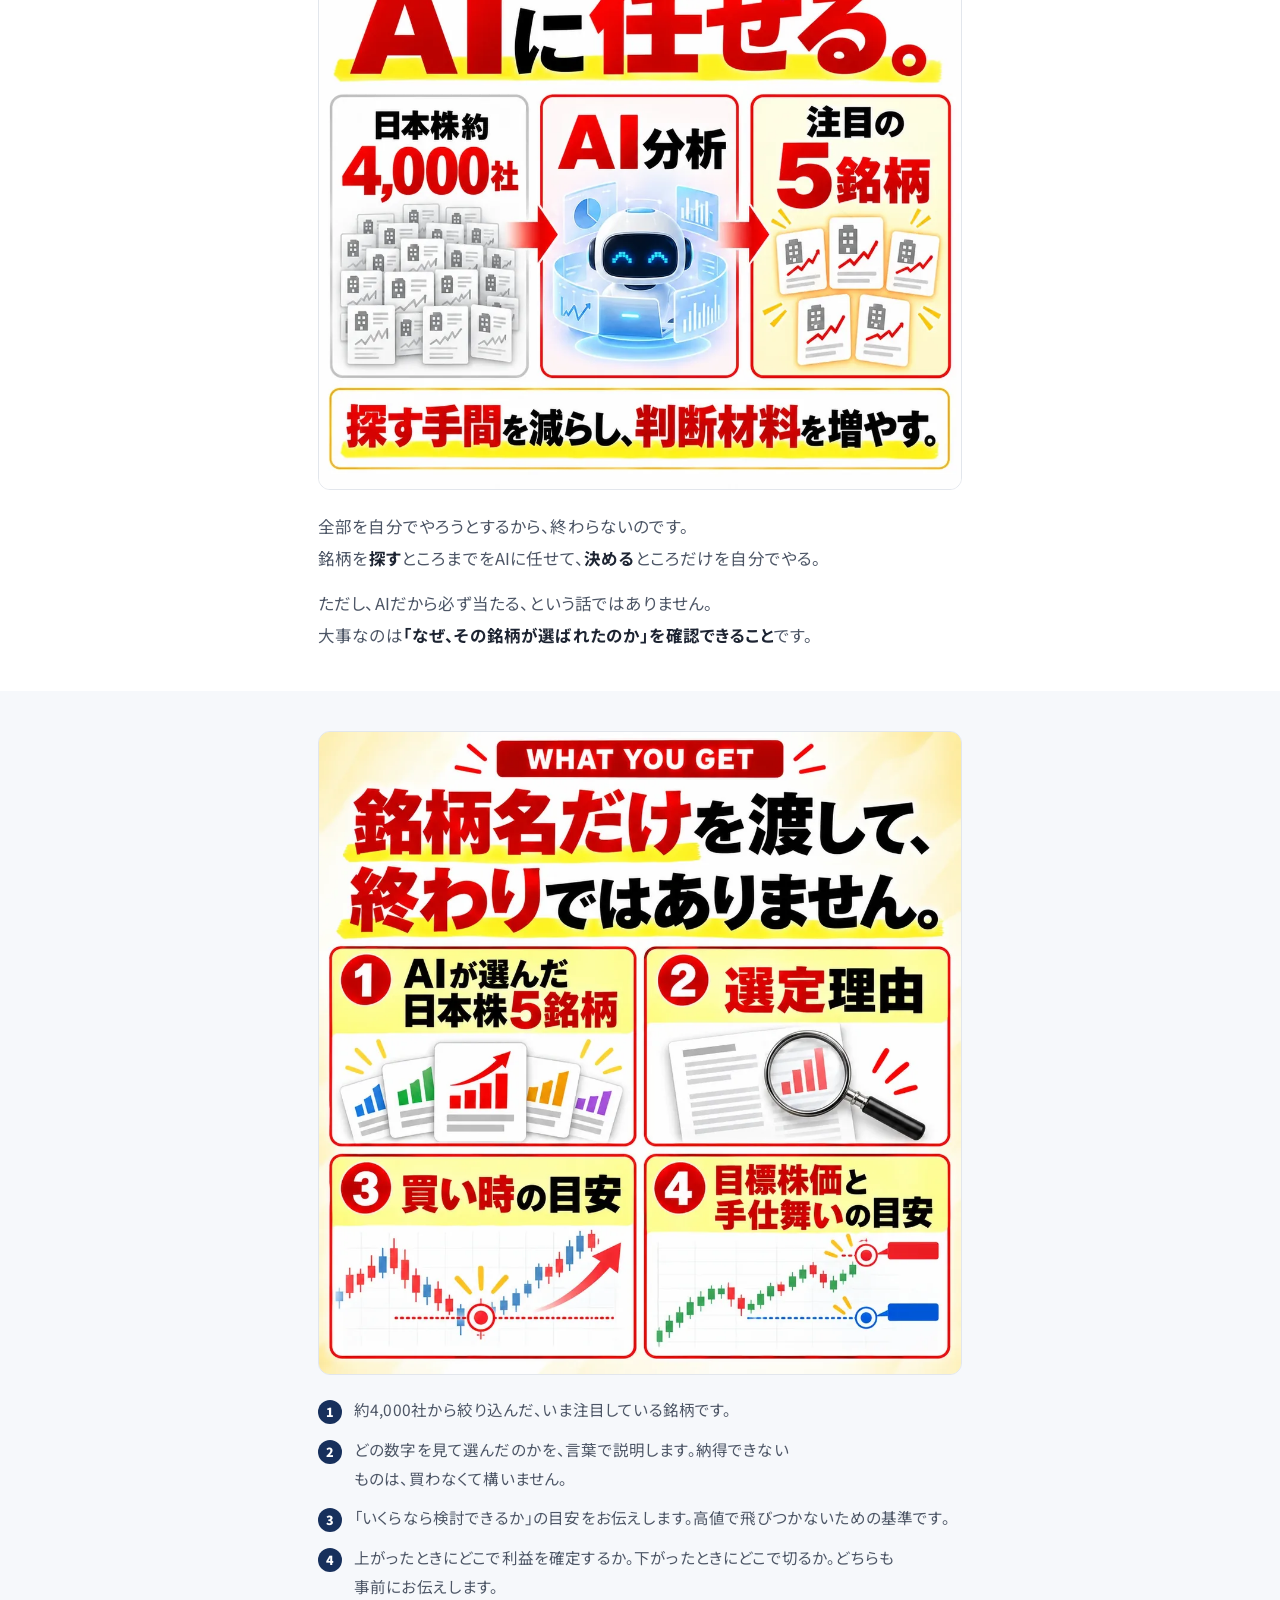
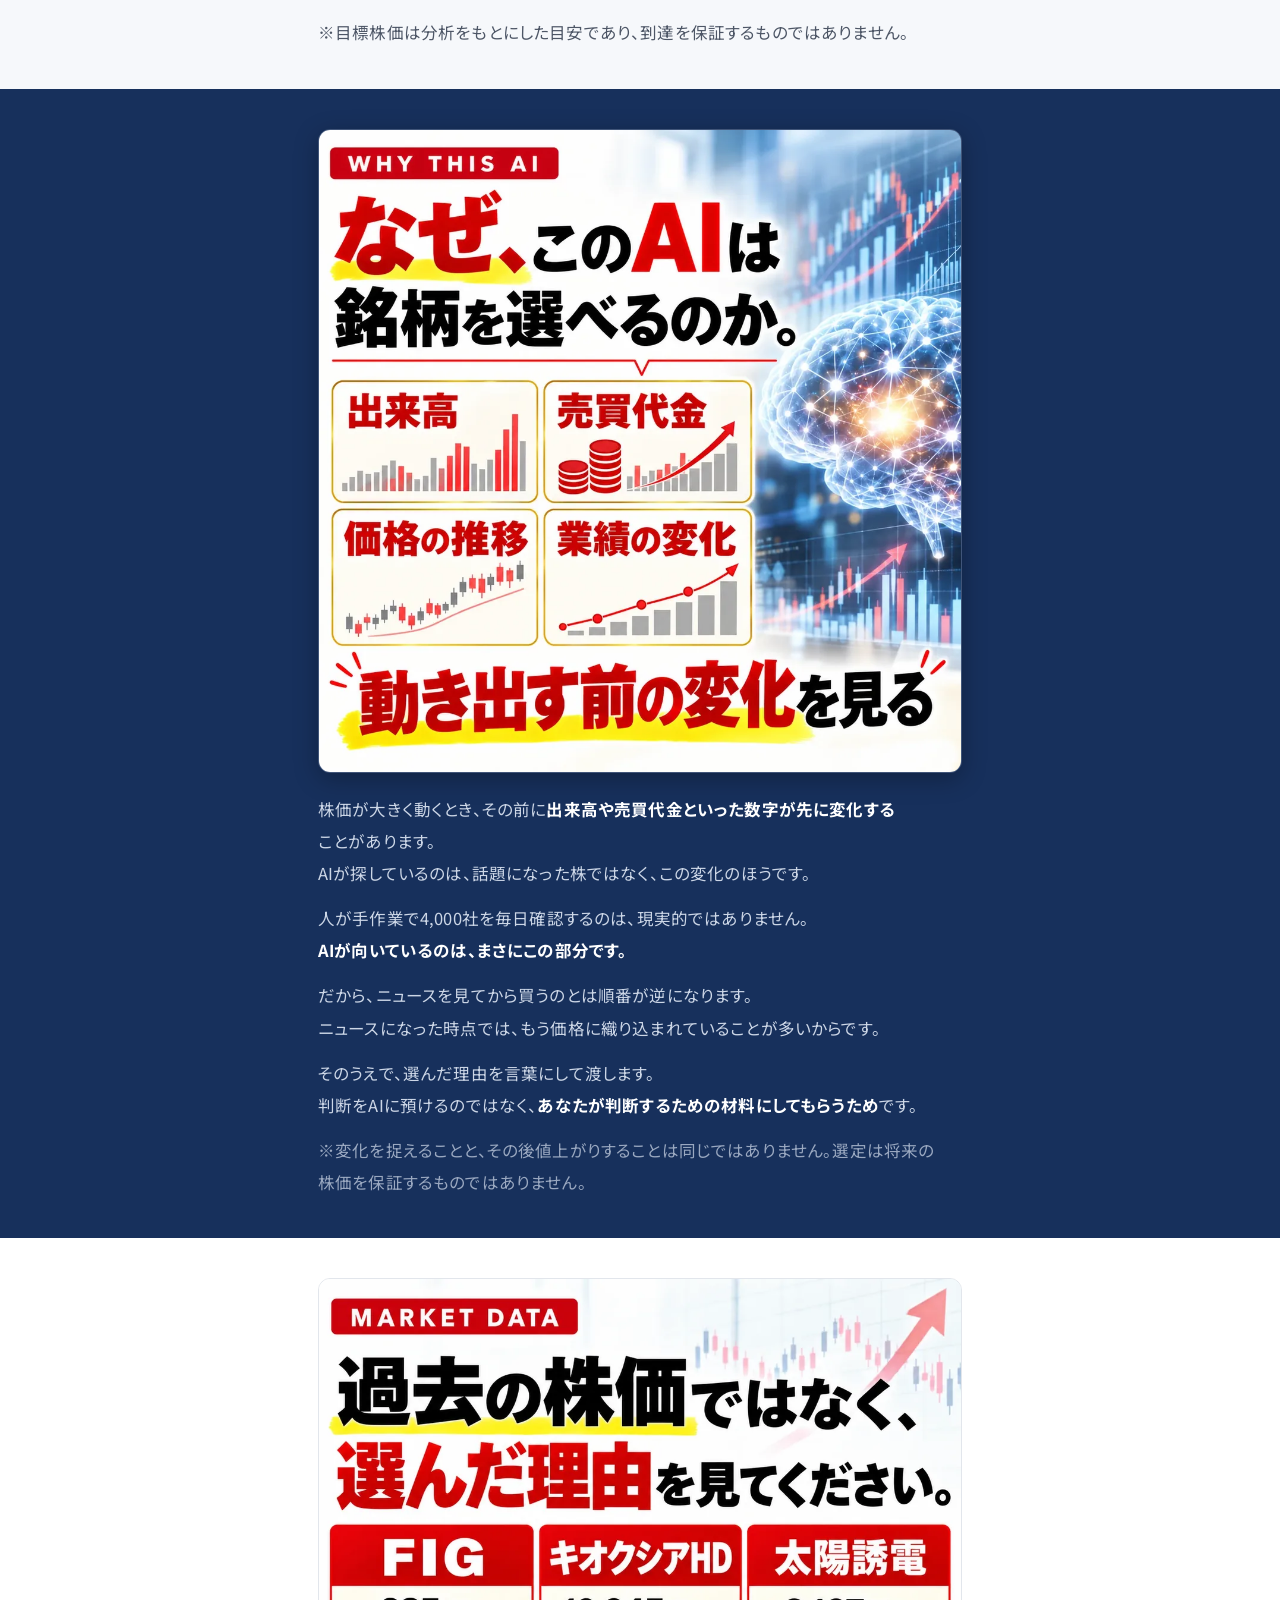
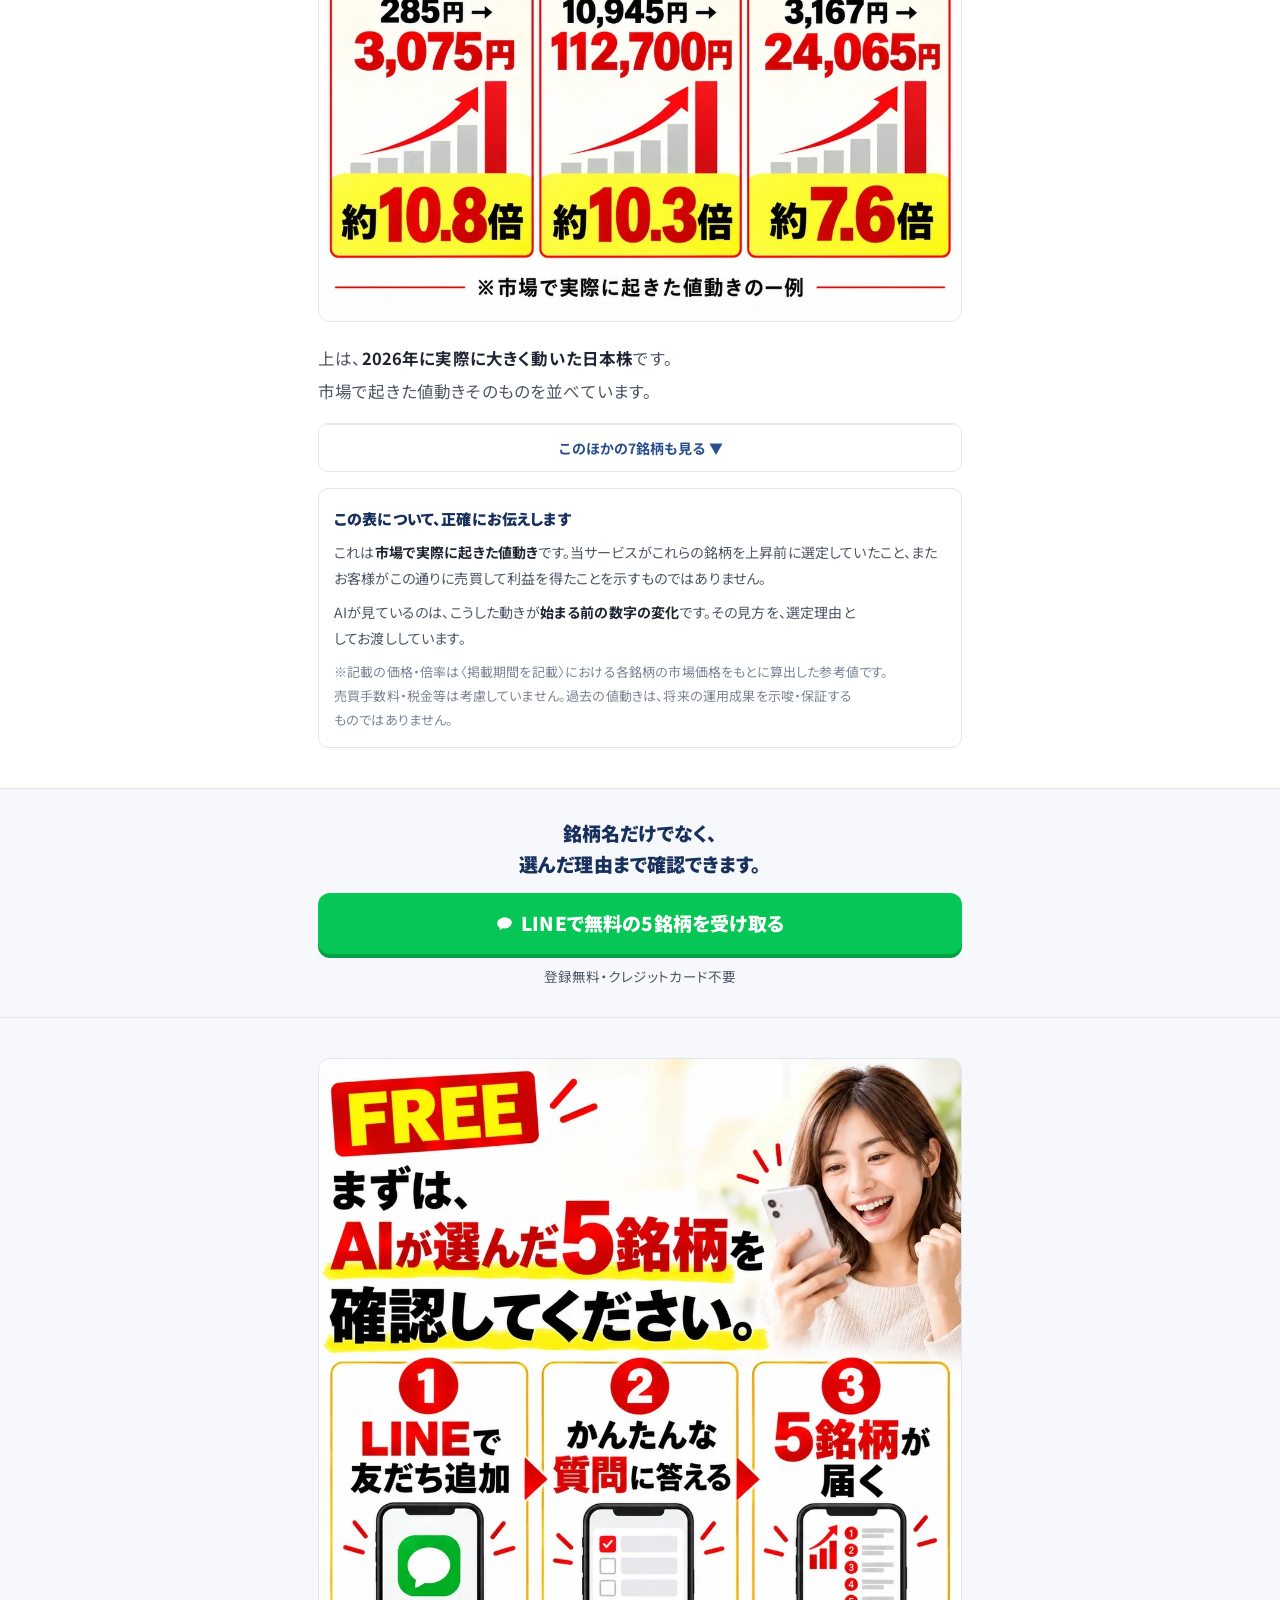
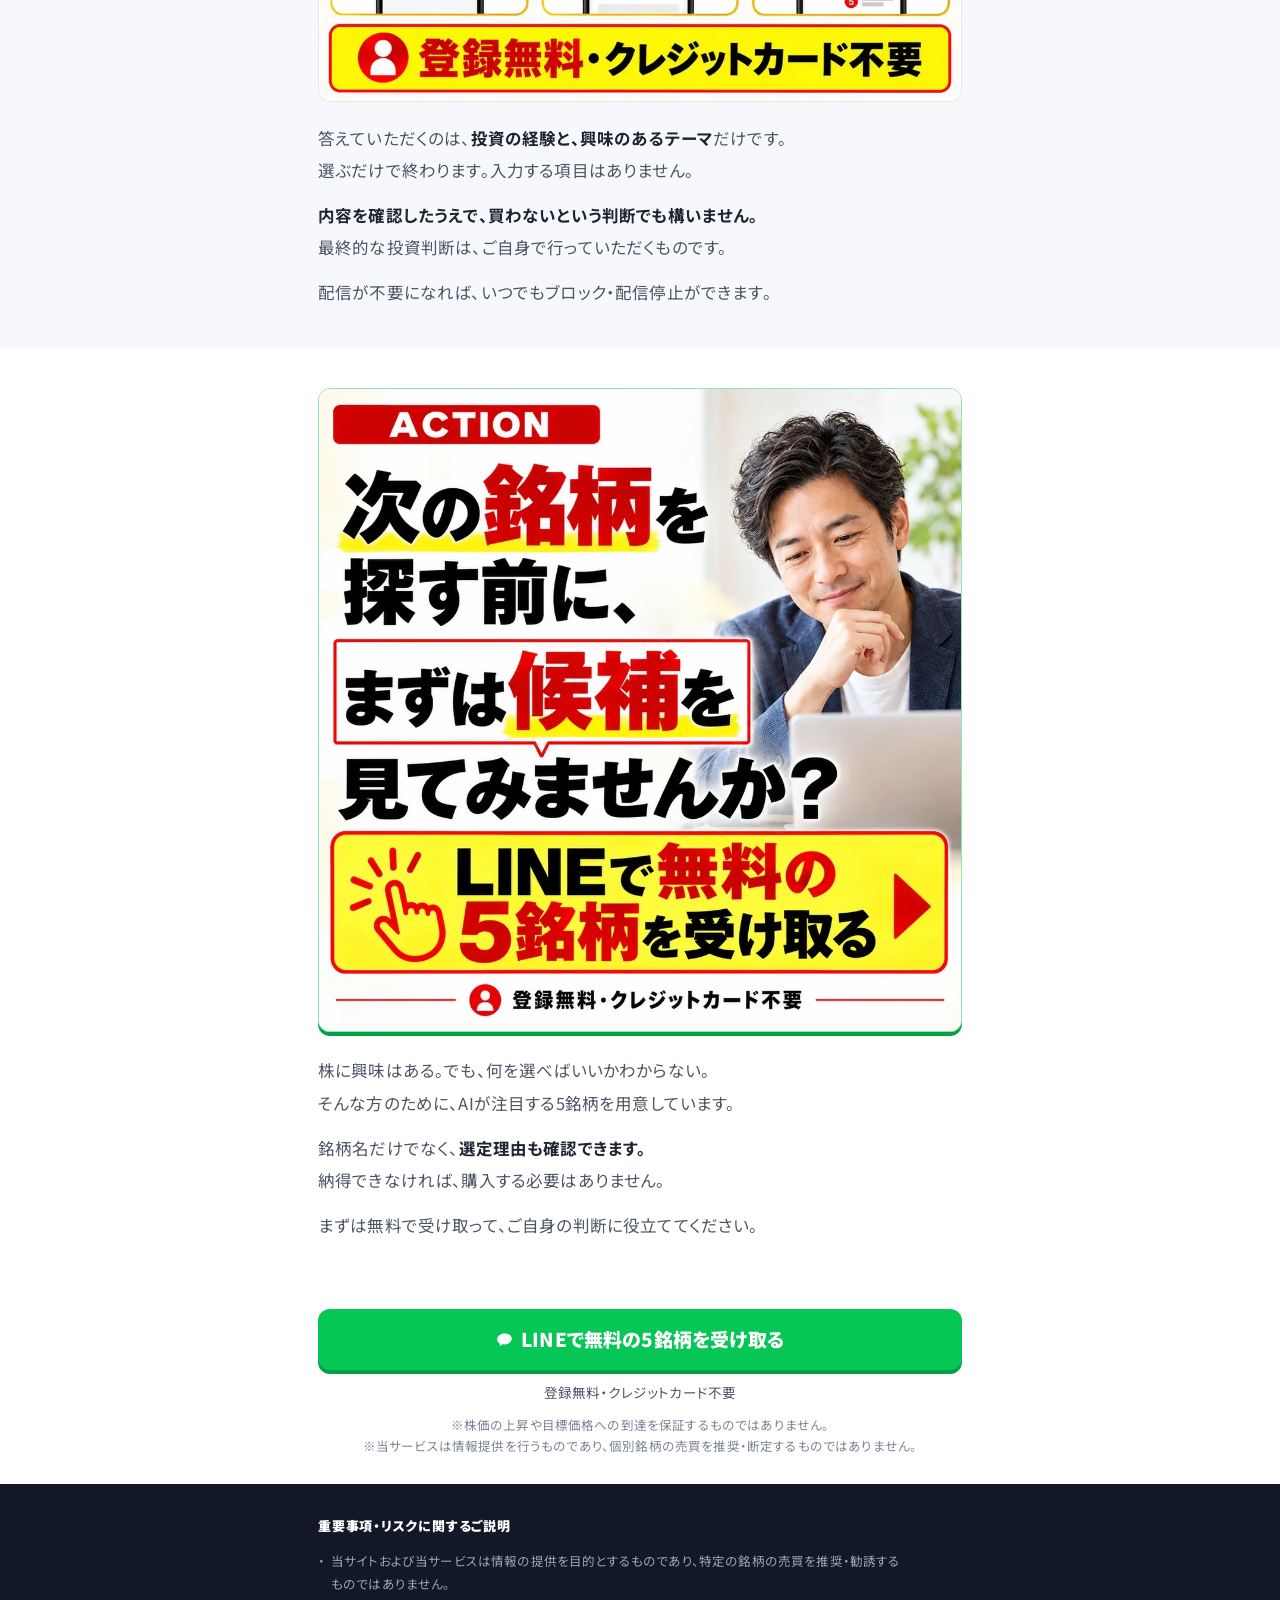
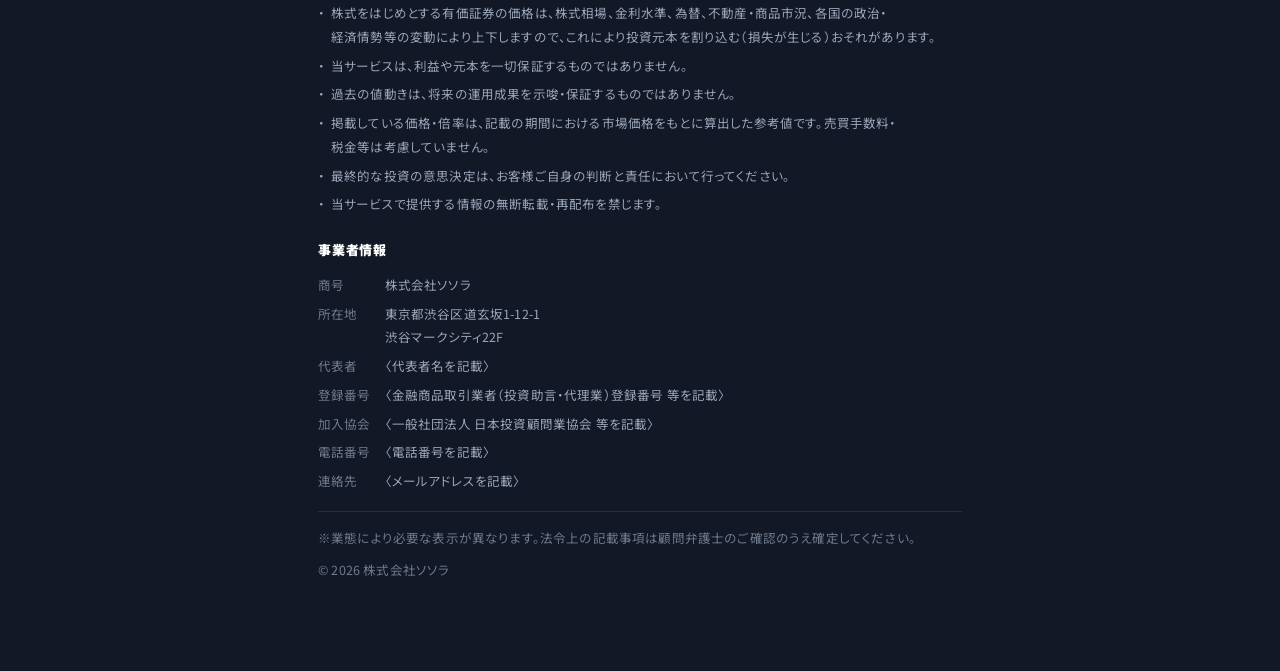
==== commit f5124811: "サービス名「AI株式投資千里眼トレーダーズクラブ」を全LPのヘッダーに反映 ロゴ枠は320pxで約150pxしか使えないため、名前は変えずに2行で組み、 ヘッダーのフォントサイズを縮めた。英字副題 A" ====
--- a/b/index.html
+++ b/b/index.html
@@ -5,11 +5,11 @@
 <meta name="viewport" content="width=device-width, initial-scale=1.0">
 <meta name="robots" content="noindex, nofollow">
 <meta name="format-detection" content="telephone=no">
-<title>AIが選んだ日本株5銘柄を無料で公開｜次に注目する株を、自分だけで探し続けなくていい。</title>
+<title>AI株式投資千里眼トレーダーズクラブ｜次に狙う株が、ここで見つかる。</title>
 <link rel="preconnect" href="https://fonts.googleapis.com">
 <link rel="preconnect" href="https://fonts.gstatic.com" crossorigin>
 <link href="https://fonts.googleapis.com/css2?family=Noto+Sans+JP:wght@400;500;700;900&display=swap" rel="stylesheet">
-<link rel="stylesheet" href="../assets/css/b.css?v=20261023b">
+<link rel="stylesheet" href="../assets/css/b.css?v=20261029a">
 
 <!-- ▼▼ A/Bの識別。?variant=B が無いときはこの値が使われます ▼▼ -->
 <script>window.LP_VARIANT = 'B';</script>
@@ -19,7 +19,7 @@
 
 <header class="bhd">
   <div class="wrap">
-    <div class="nm">〈サービス名〉<small>AI STOCK INTELLIGENCE</small></div>
+    <div class="nm">AI株式投資千里眼<br>トレーダーズクラブ</div>
     <a href="#action">無料で受け取る</a>
   </div>
 </header>
--- a/assets/css/b.css
+++ b/assets/css/b.css
@@ -47,8 +47,7 @@
   backdrop-filter:blur(8px);border-bottom:1px solid var(--line)}
 .bhd .wrap{display:flex;align-items:center;justify-content:space-between;gap:10px;
   padding-top:10px;padding-bottom:10px}
-.bhd .nm{font-size:15px;font-weight:700;line-height:1.3;color:var(--navy)}
-.bhd .nm small{display:block;font-size:9.5px;letter-spacing:.14em;color:var(--muted);font-weight:700}
+.bhd .nm{font-size:13.5px;font-weight:700;line-height:1.35;color:var(--navy)}
 .bhd a{flex:none;background:var(--green);color:#fff;text-decoration:none;white-space:nowrap;
   font-size:13px;font-weight:700;padding:9px 15px;border-radius:100px}
 
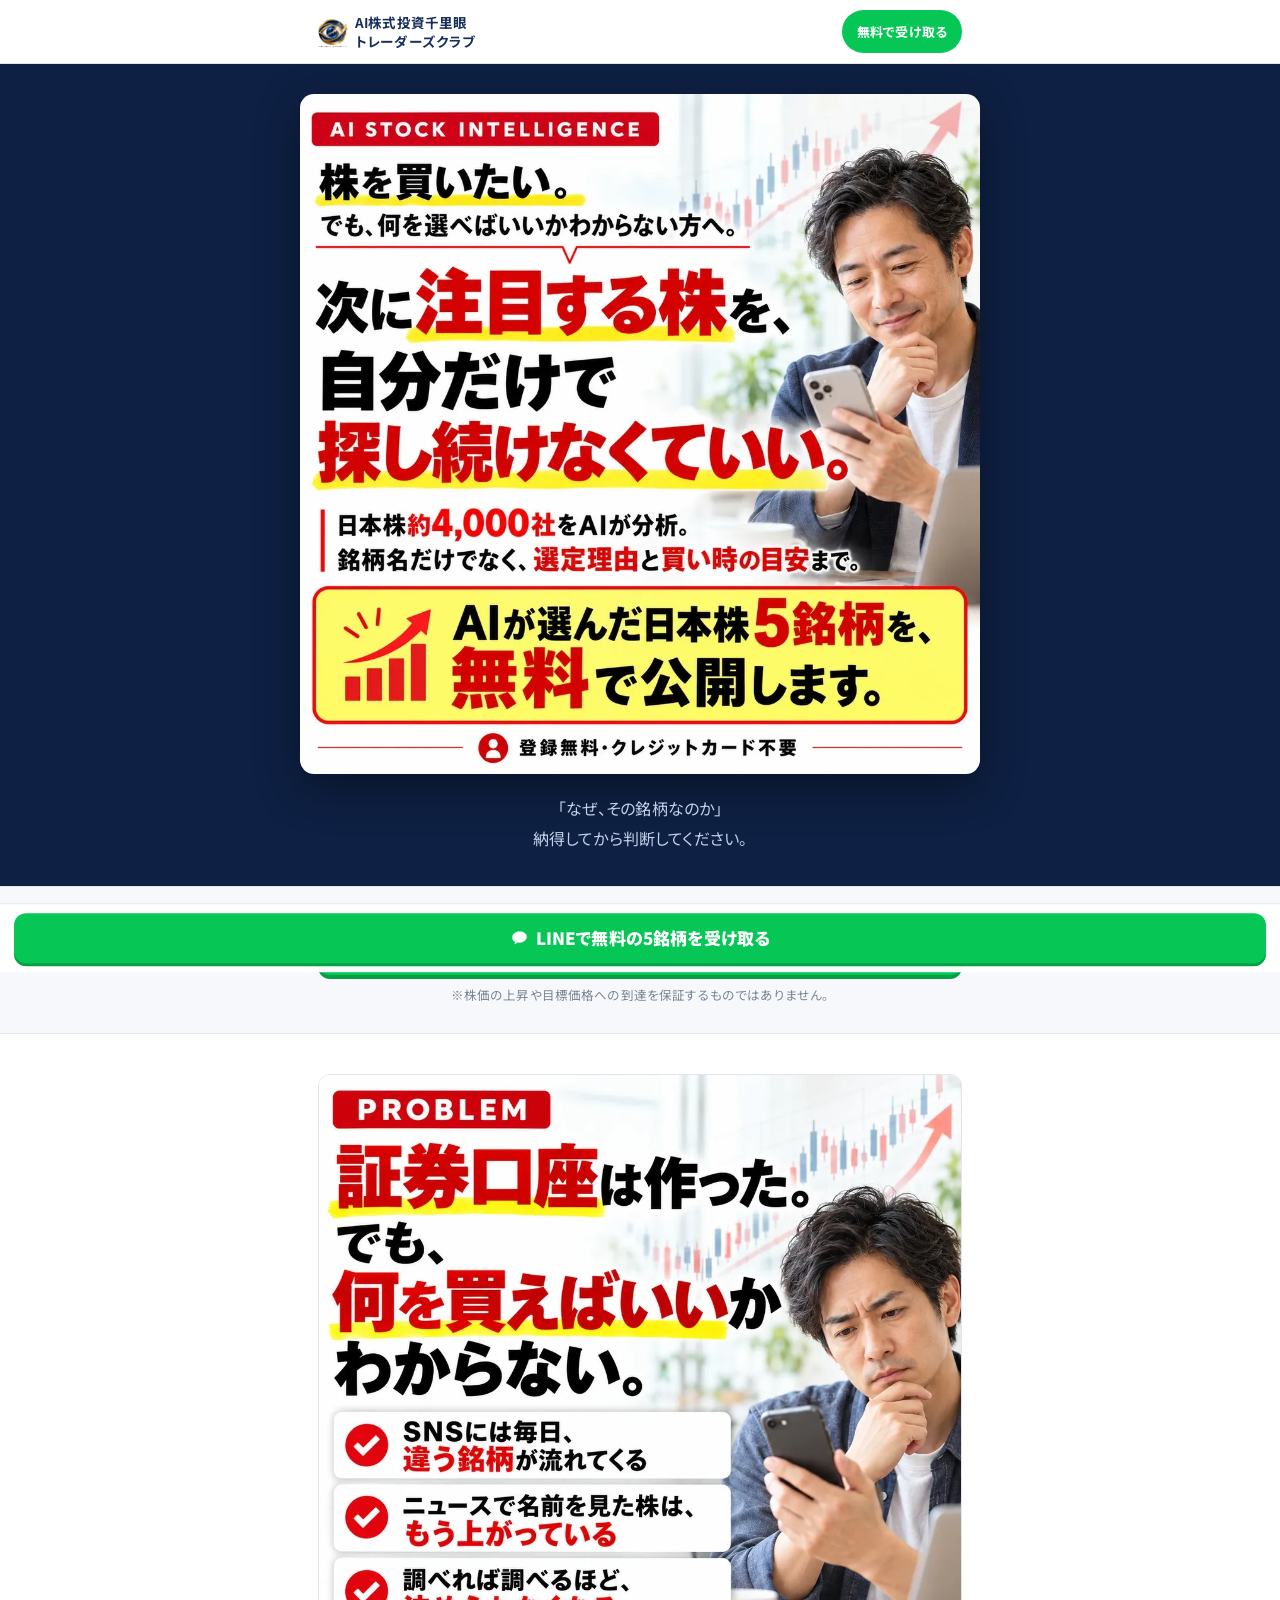
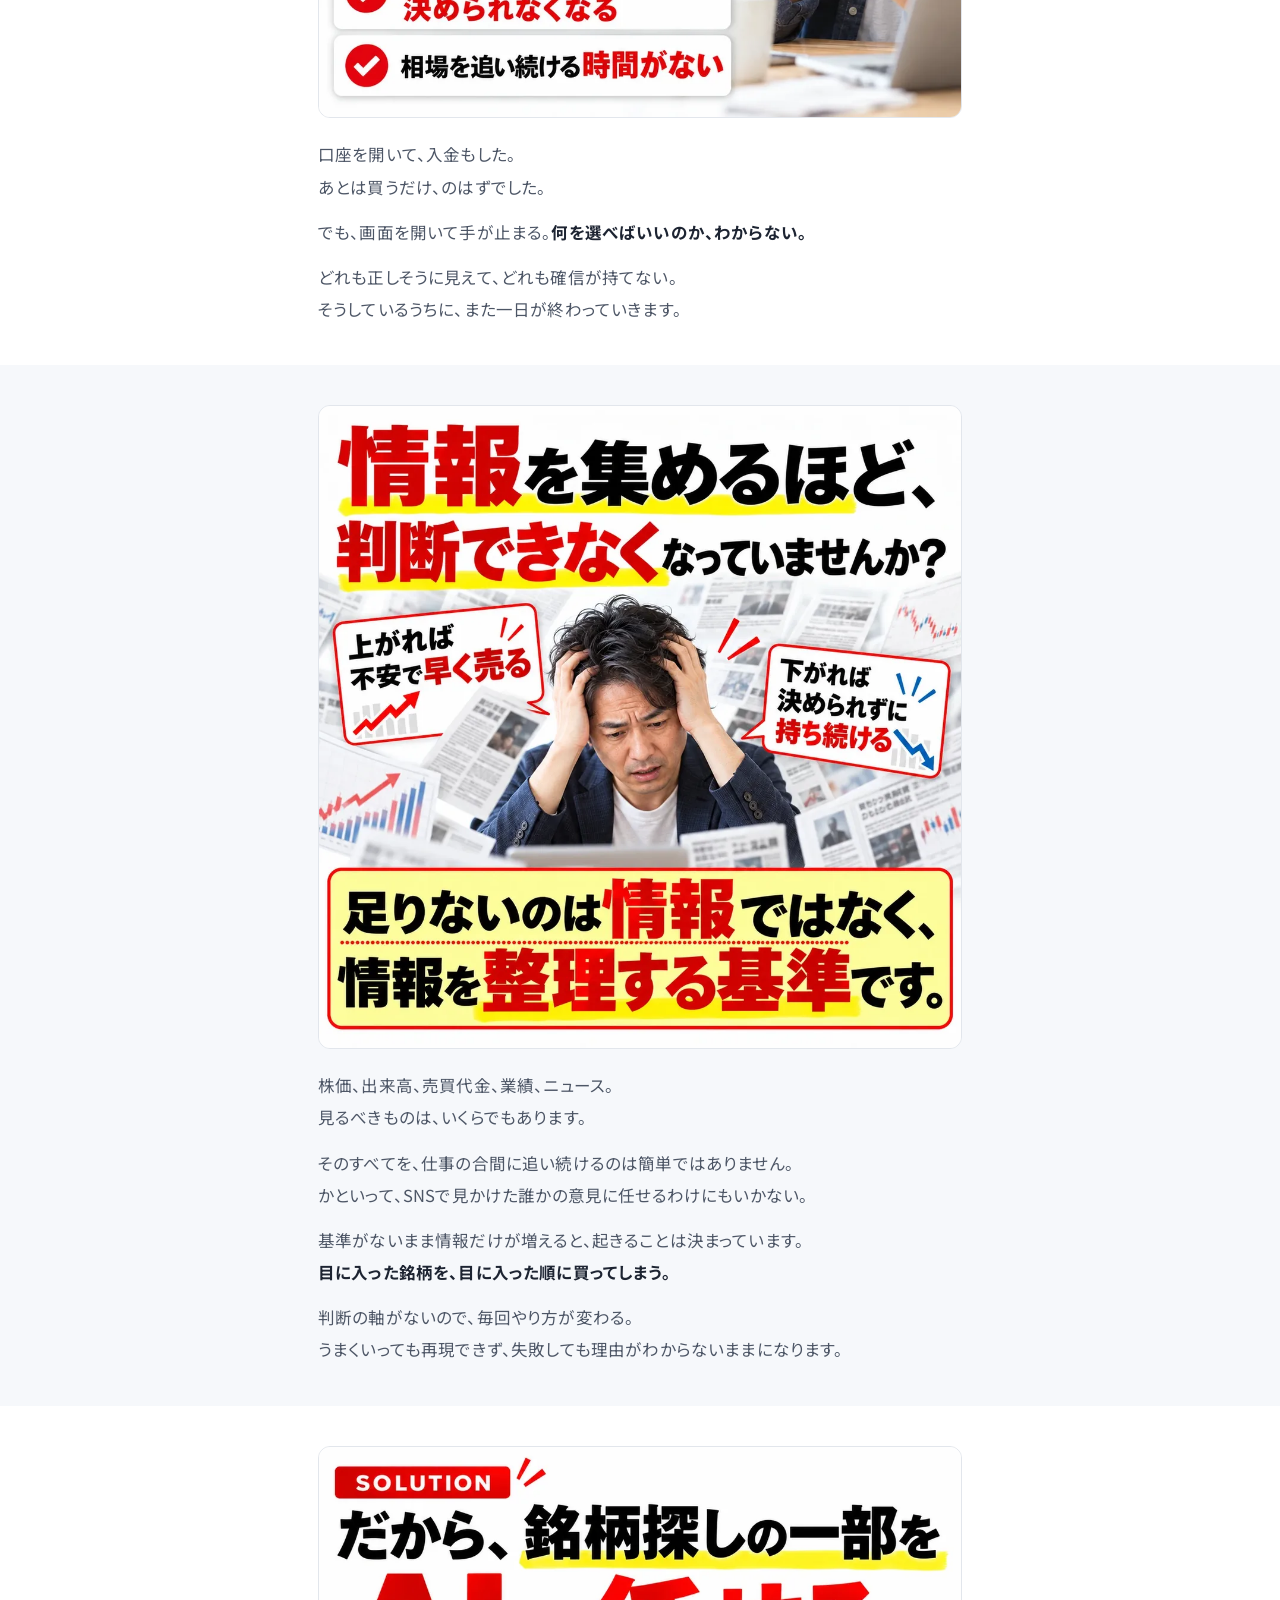
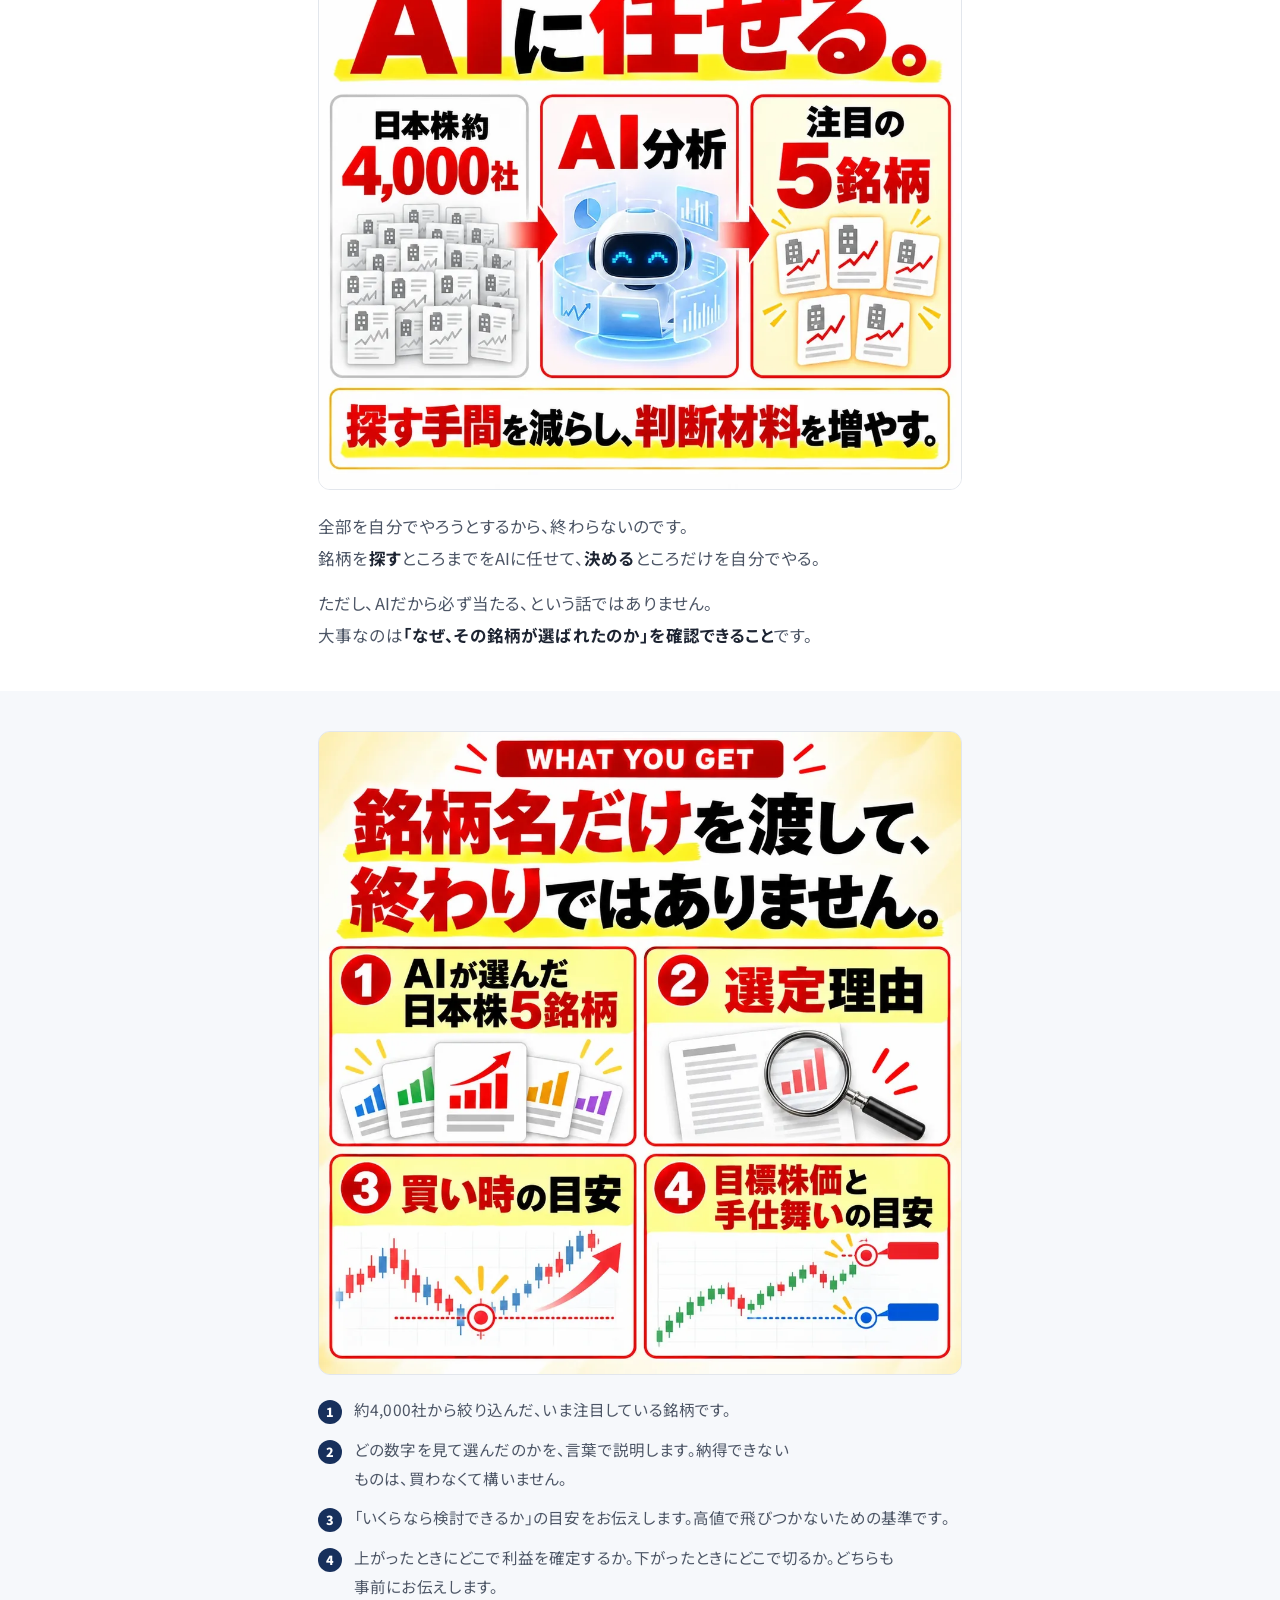
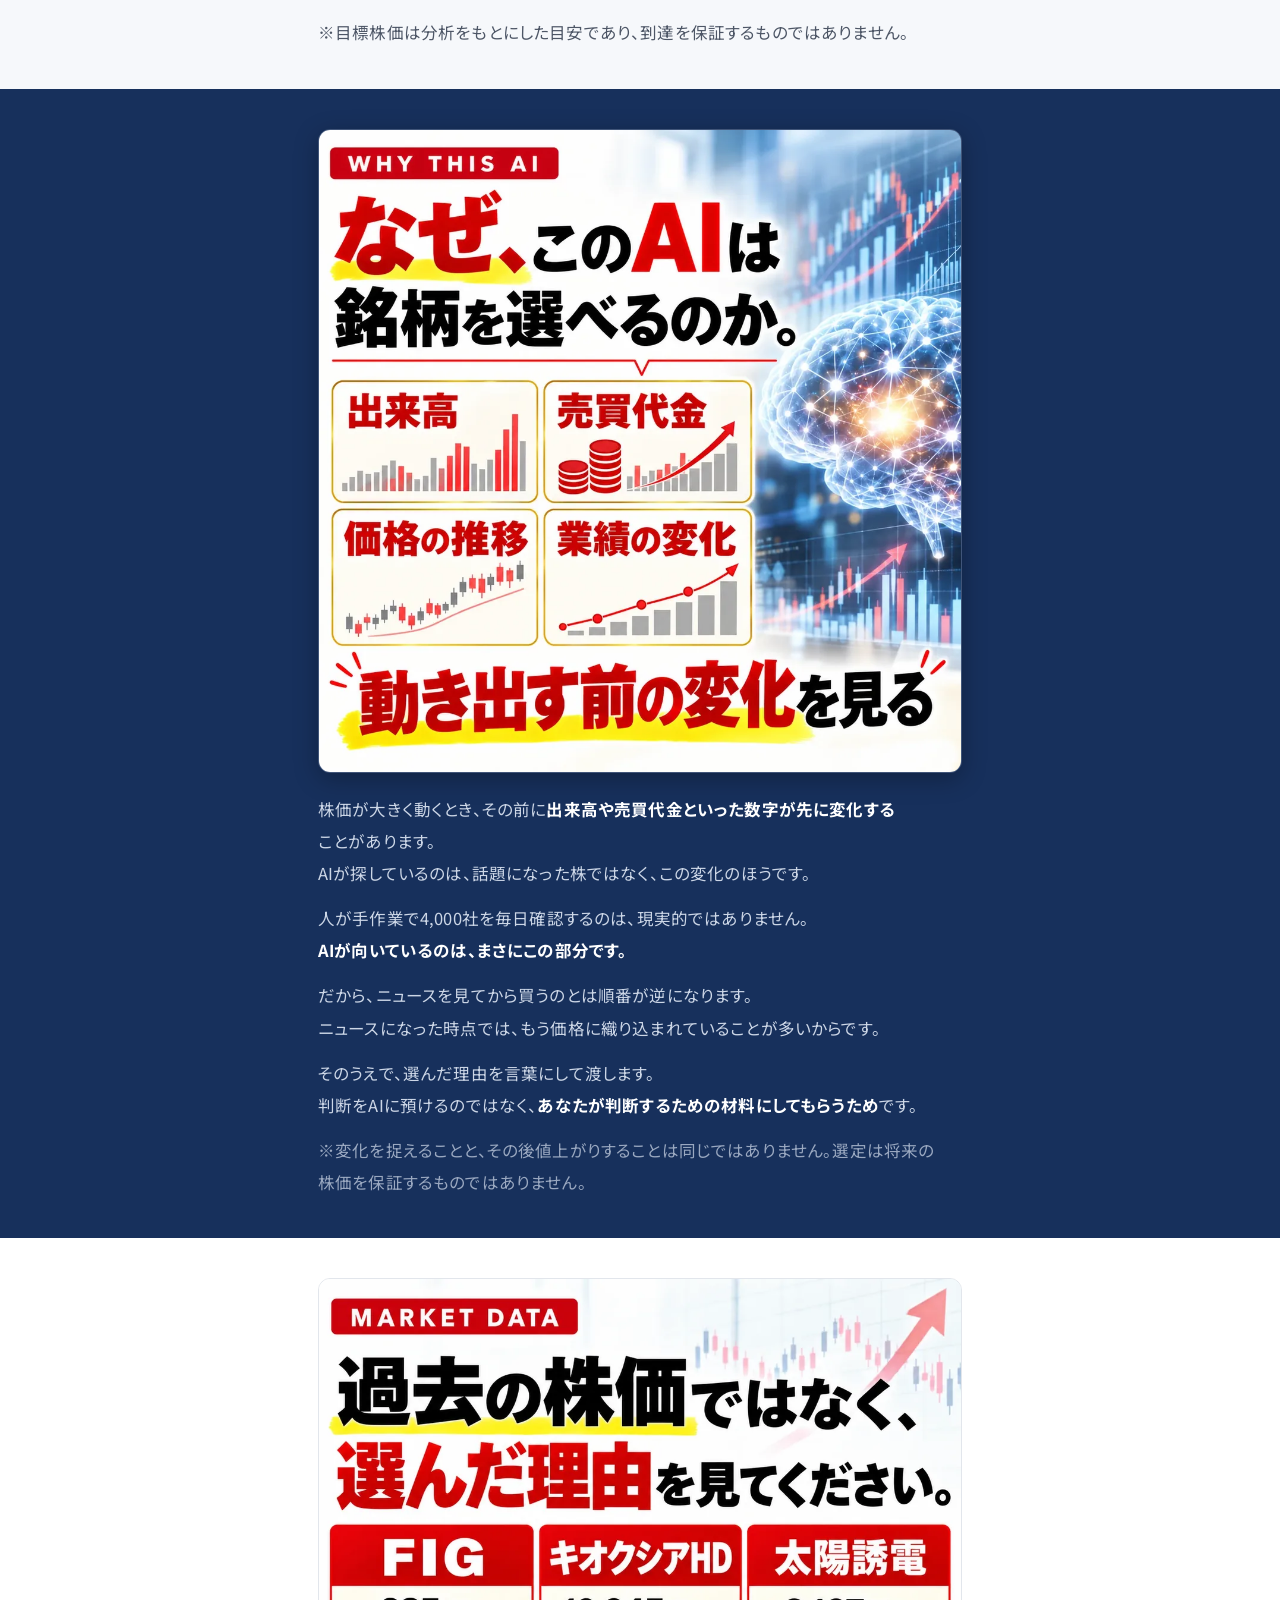
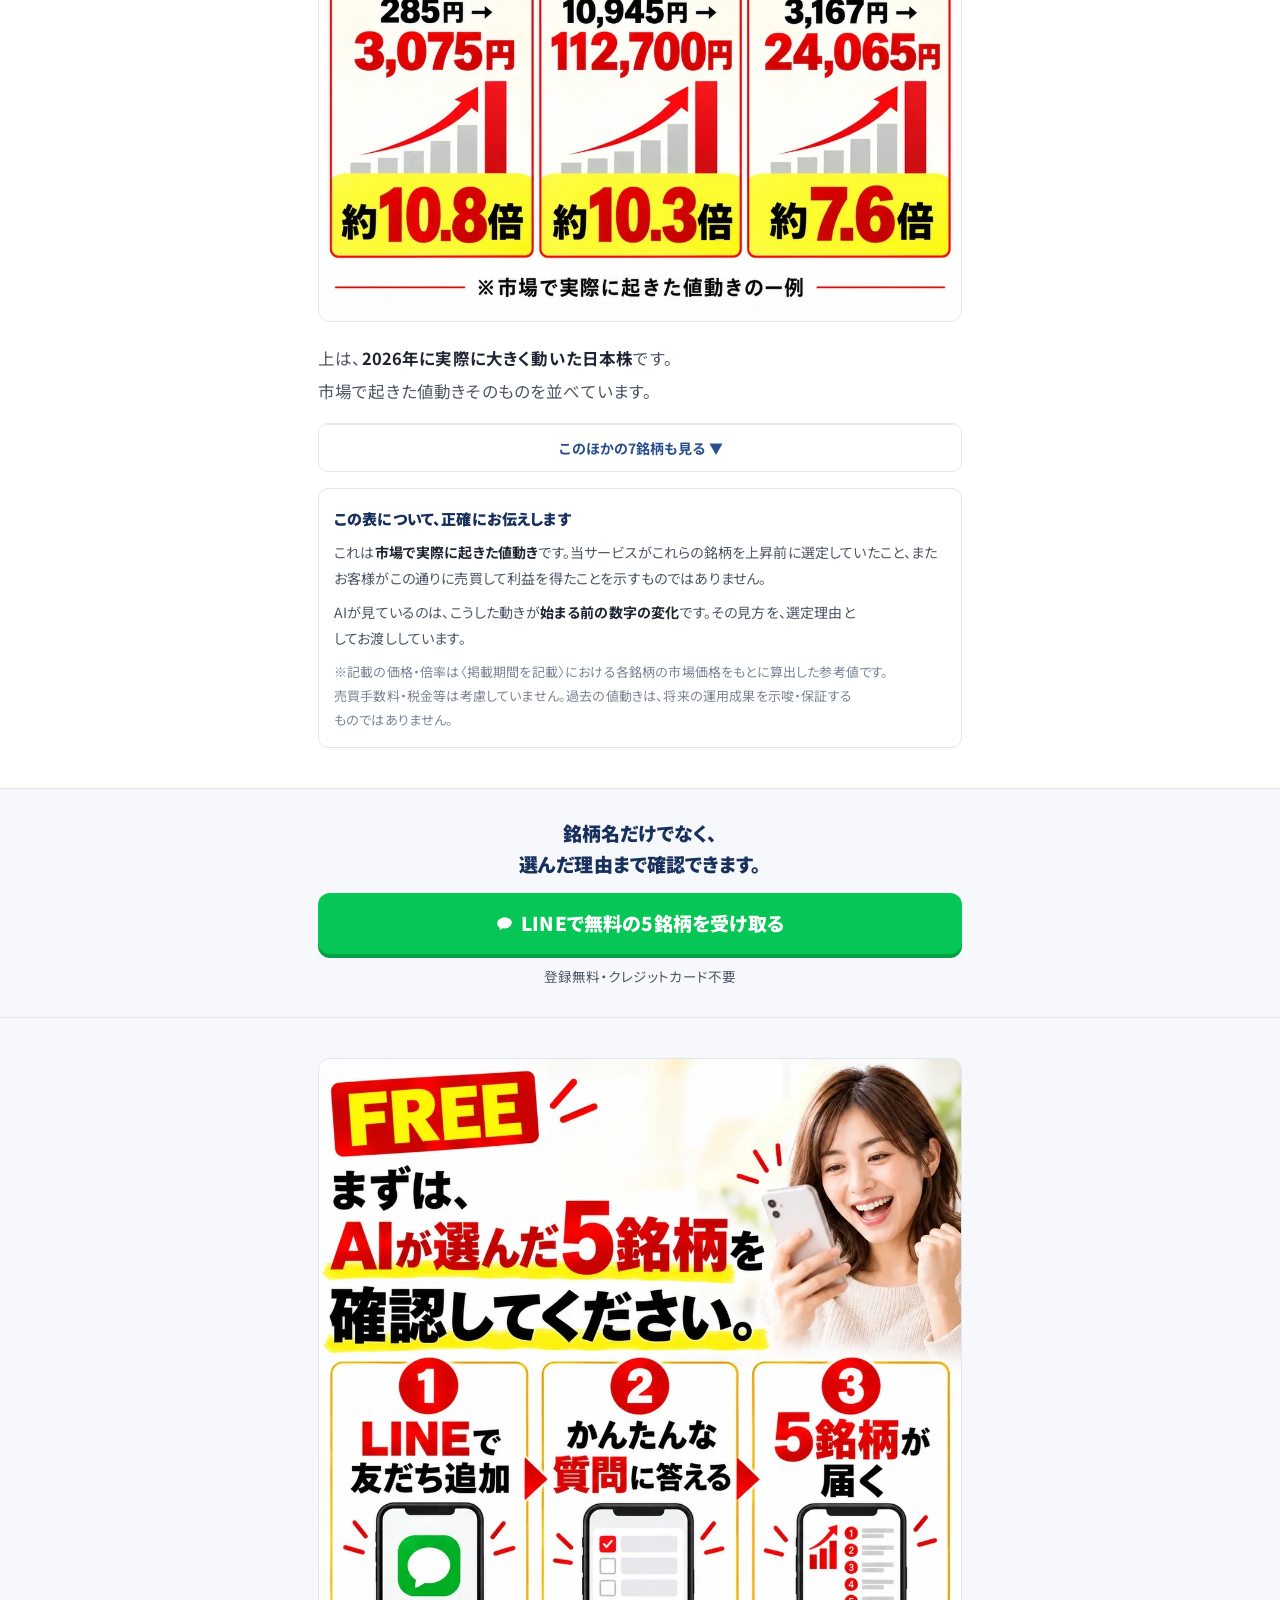
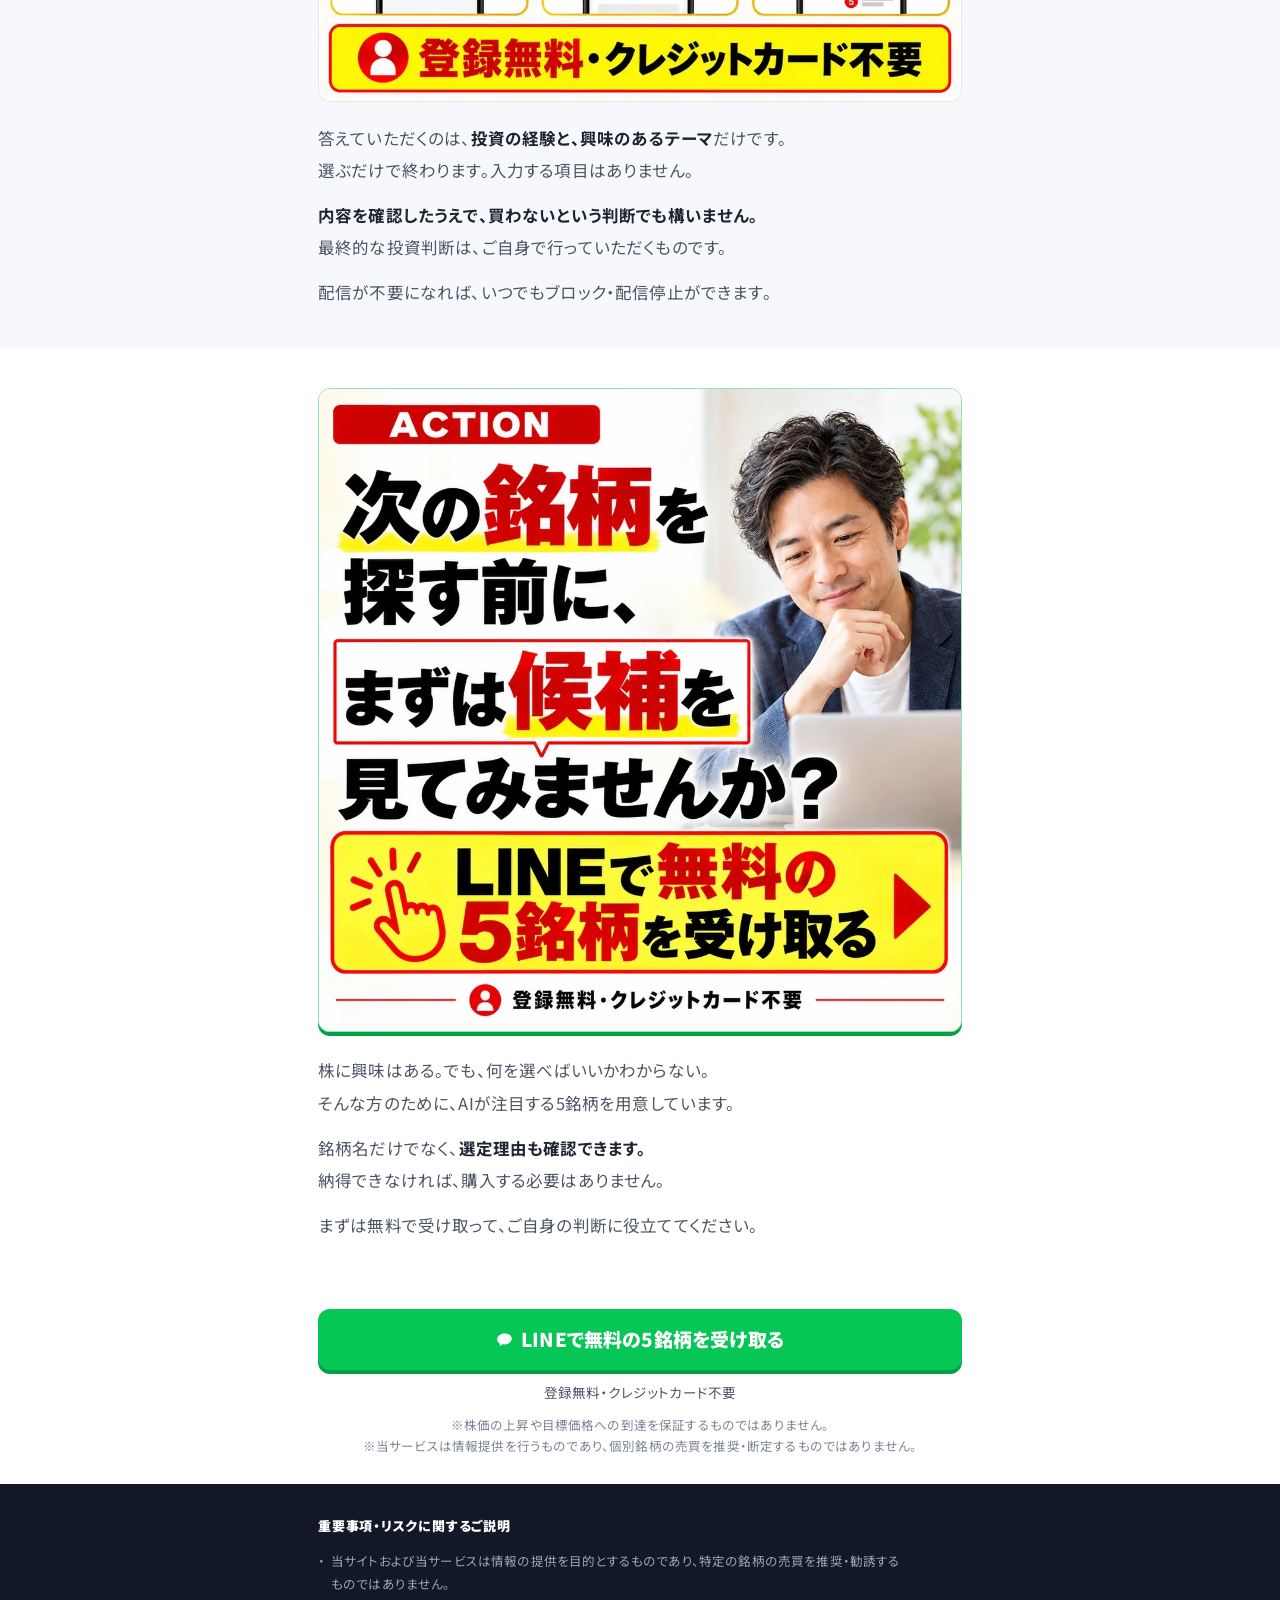
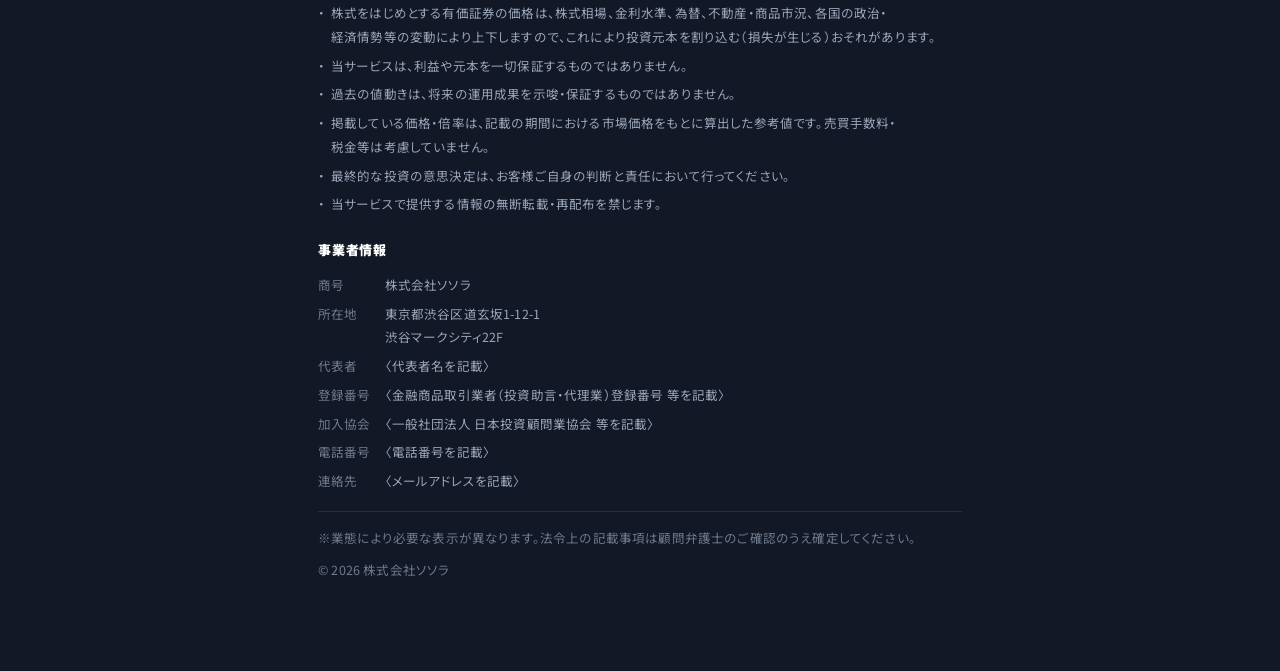
==== commit f550f675: "ロゴを全LPに実装（ヘッダーのエンブレム・ファビコン・OGP） 支給ロゴは縦組みのため、高さ40pxのヘッダー枠には入らない。 エンブレムだけを切り出してアイコンにし、名前はテキストのまま残した。 背" ====
--- a/b/index.html
+++ b/b/index.html
@@ -6,10 +6,21 @@
 <meta name="robots" content="noindex, nofollow">
 <meta name="format-detection" content="telephone=no">
 <title>AI株式投資千里眼トレーダーズクラブ｜次に狙う株が、ここで見つかる。</title>
+<link rel="icon" type="image/png" href="../assets/img/logo/favicon.png?v=20261029b">
+<link rel="apple-touch-icon" href="../assets/img/logo/apple-touch-icon.png?v=20261029b">
+<!-- ▼ LINEやSMSで共有されたときの表示。
+     本番ドメインが決まったら og:image を
+     絶対URLに書き換えてください。 -->
+<meta property="og:type" content="website">
+<meta property="og:site_name" content="AI株式投資千里眼トレーダーズクラブ">
+<meta property="og:title" content="AI株式投資千里眼トレーダーズクラブ">
+<meta property="og:description" content="次に狙う株が、ここで見つかる。">
+<meta property="og:image" content="../assets/img/logo/ogp.jpg?v=20261029b">
+<meta name="twitter:card" content="summary_large_image">
 <link rel="preconnect" href="https://fonts.googleapis.com">
 <link rel="preconnect" href="https://fonts.gstatic.com" crossorigin>
 <link href="https://fonts.googleapis.com/css2?family=Noto+Sans+JP:wght@400;500;700;900&display=swap" rel="stylesheet">
-<link rel="stylesheet" href="../assets/css/b.css?v=20261029a">
+<link rel="stylesheet" href="../assets/css/b.css?v=20261029b">
 
 <!-- ▼▼ A/Bの識別。?variant=B が無いときはこの値が使われます ▼▼ -->
 <script>window.LP_VARIANT = 'B';</script>
@@ -19,7 +30,7 @@
 
 <header class="bhd">
   <div class="wrap">
-    <div class="nm">AI株式投資千里眼<br>トレーダーズクラブ</div>
+    <div class="nm"><img class="mk" src="../assets/img/logo/mark.webp?v=20261029b" alt="" width="128" height="128" decoding="async"><span>AI株式投資千里眼<br>トレーダーズクラブ</span></div>
     <a href="#action">無料で受け取る</a>
   </div>
 </header>
--- a/assets/css/b.css
+++ b/assets/css/b.css
@@ -47,7 +47,10 @@
   backdrop-filter:blur(8px);border-bottom:1px solid var(--line)}
 .bhd .wrap{display:flex;align-items:center;justify-content:space-between;gap:10px;
   padding-top:10px;padding-bottom:10px}
-.bhd .nm{font-size:13.5px;font-weight:700;line-height:1.35;color:var(--navy)}
+.bhd .nm{font-size:13.5px;font-weight:700;line-height:1.35;color:var(--navy);
+  display:flex;align-items:center;gap:7px}
+.bhd .nm .mk{flex:none;width:30px;height:30px}
+@media (max-width:359px){.bhd .nm{gap:5px}.bhd .nm .mk{width:26px;height:26px}}
 .bhd a{flex:none;background:var(--green);color:#fff;text-decoration:none;white-space:nowrap;
   font-size:13px;font-weight:700;padding:9px 15px;border-radius:100px}
 
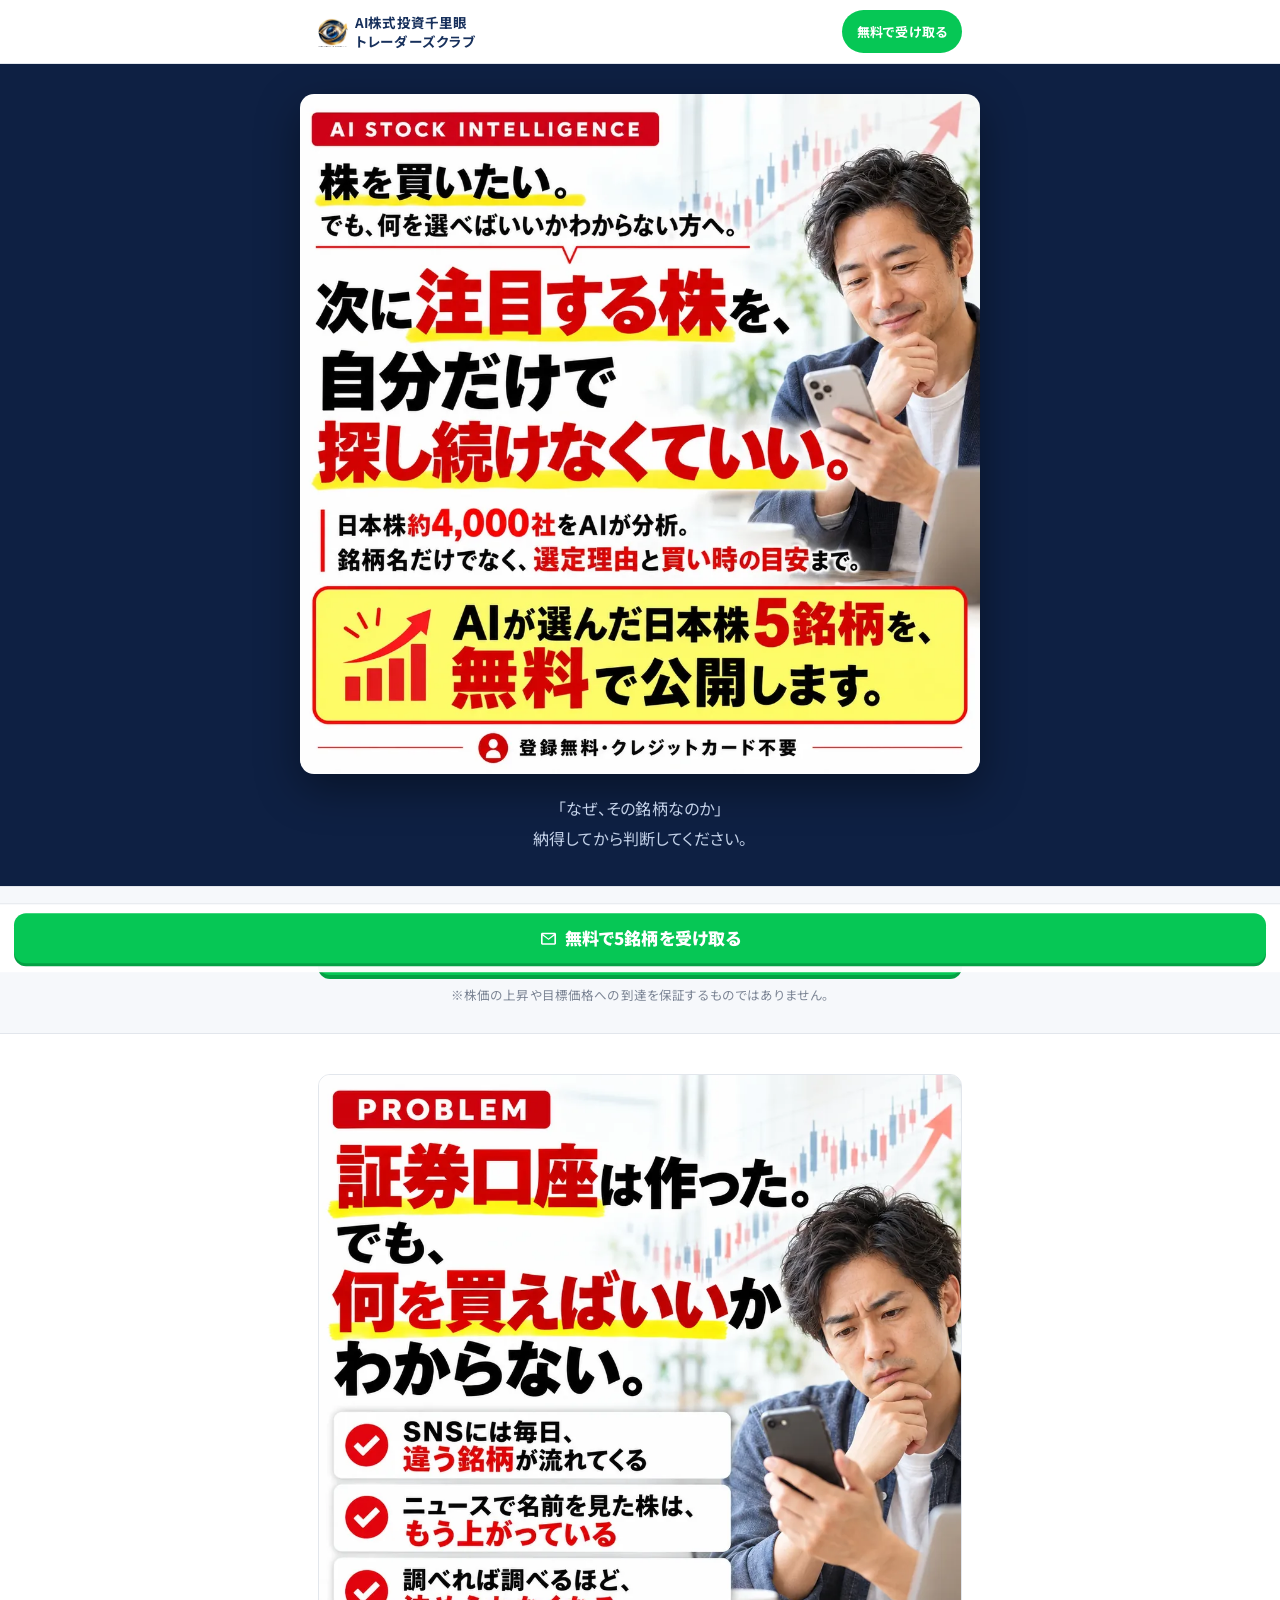
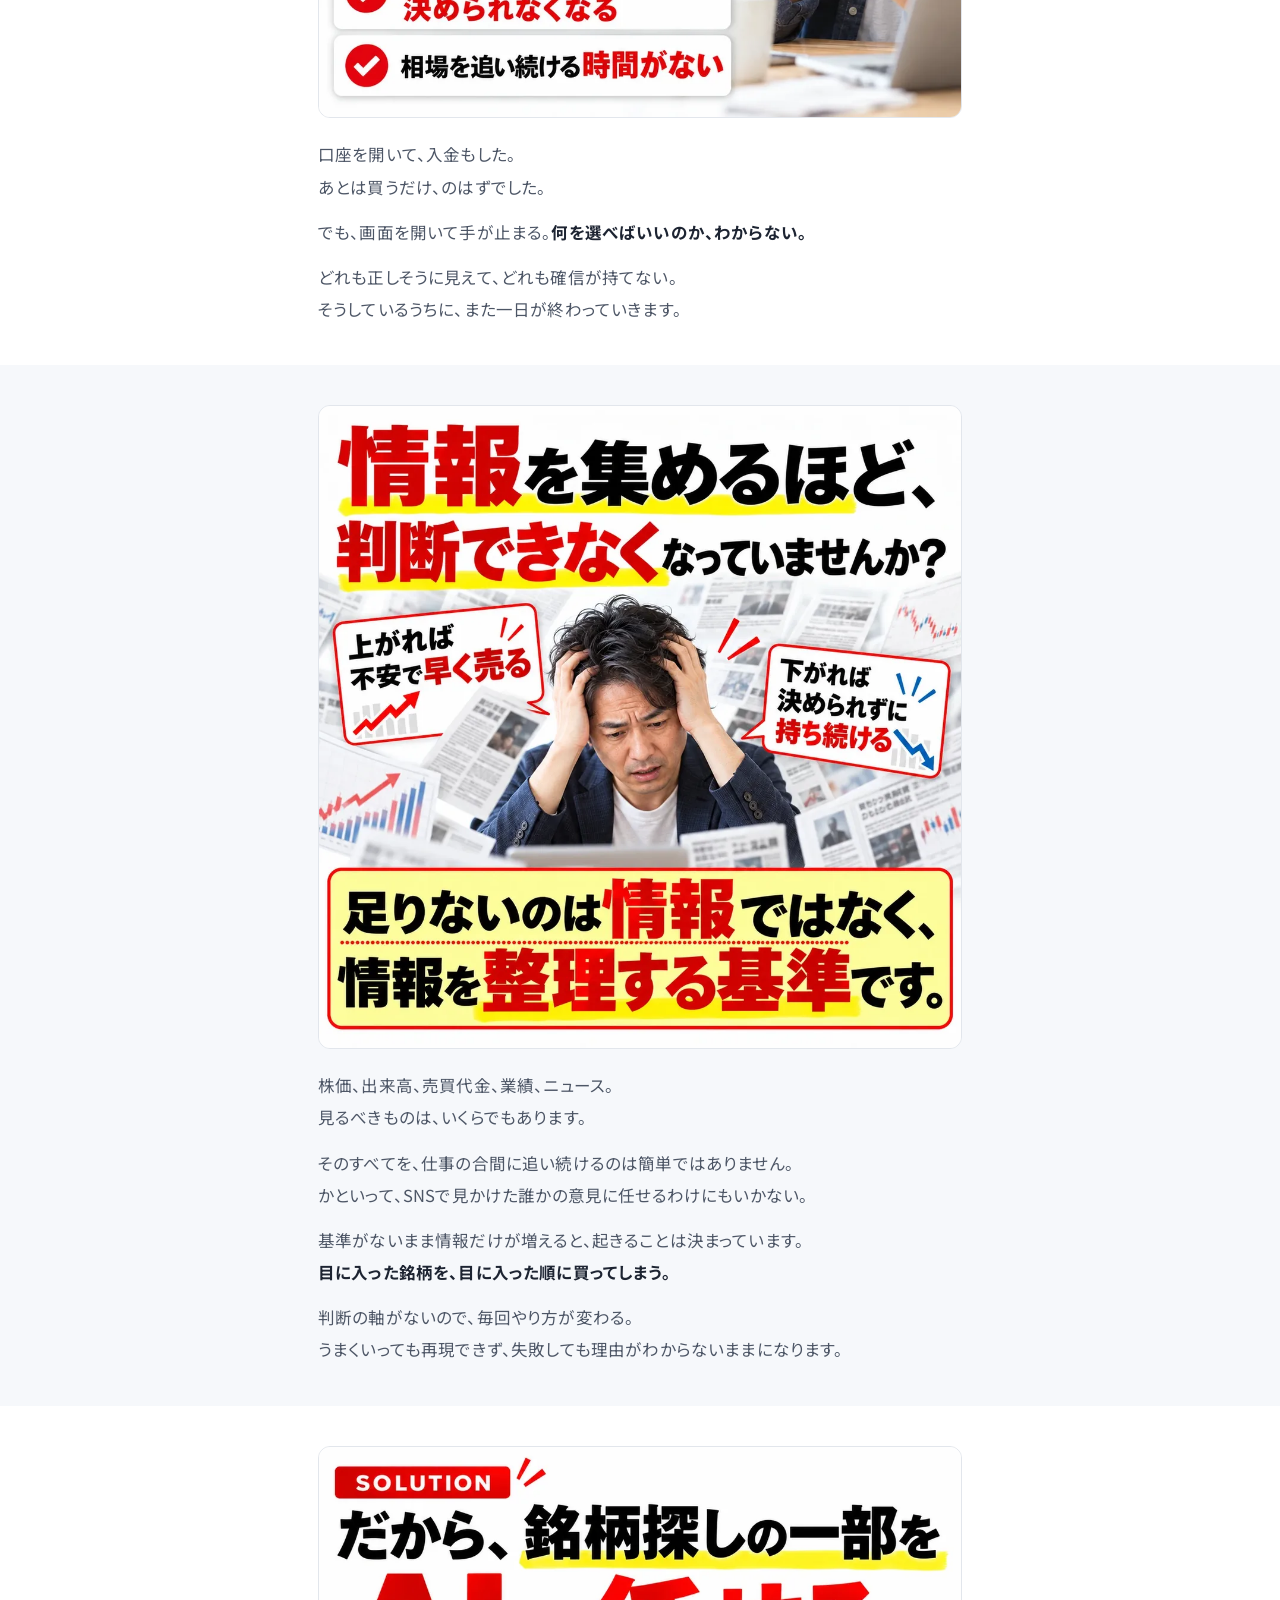
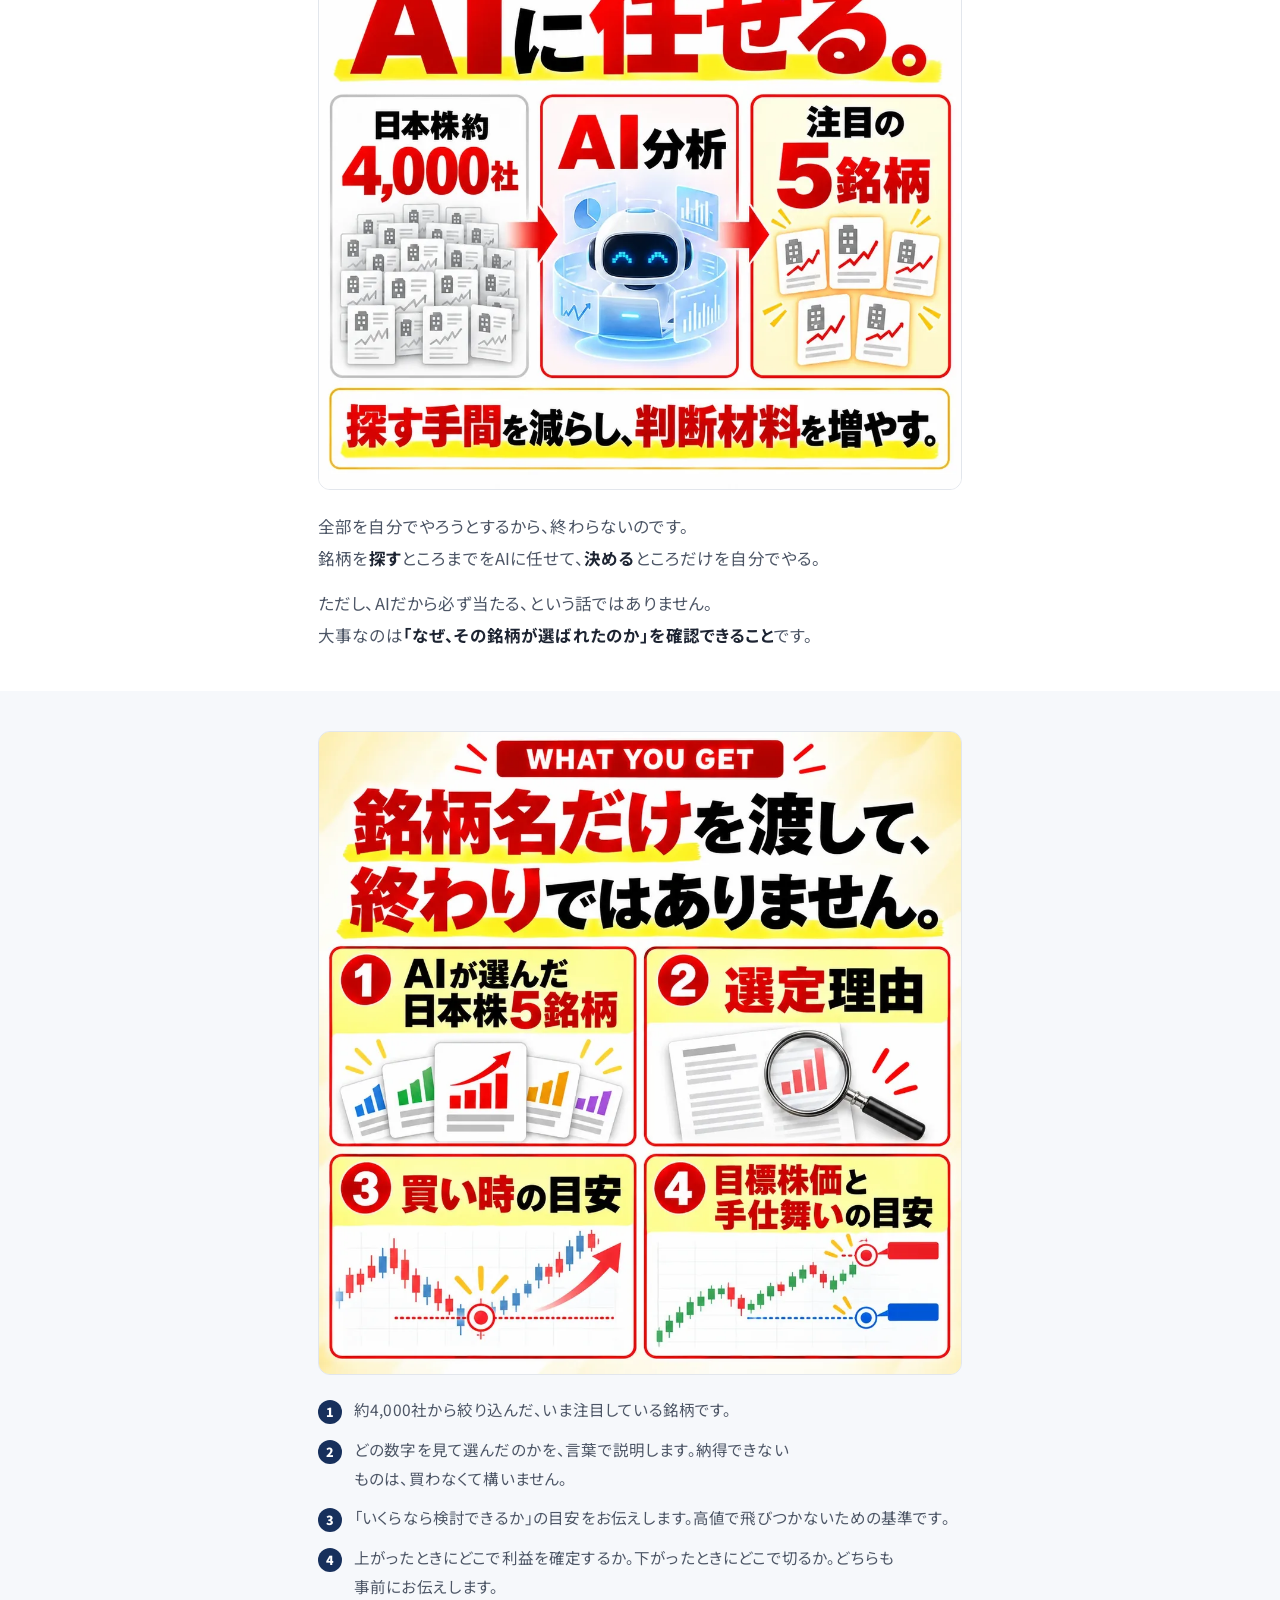
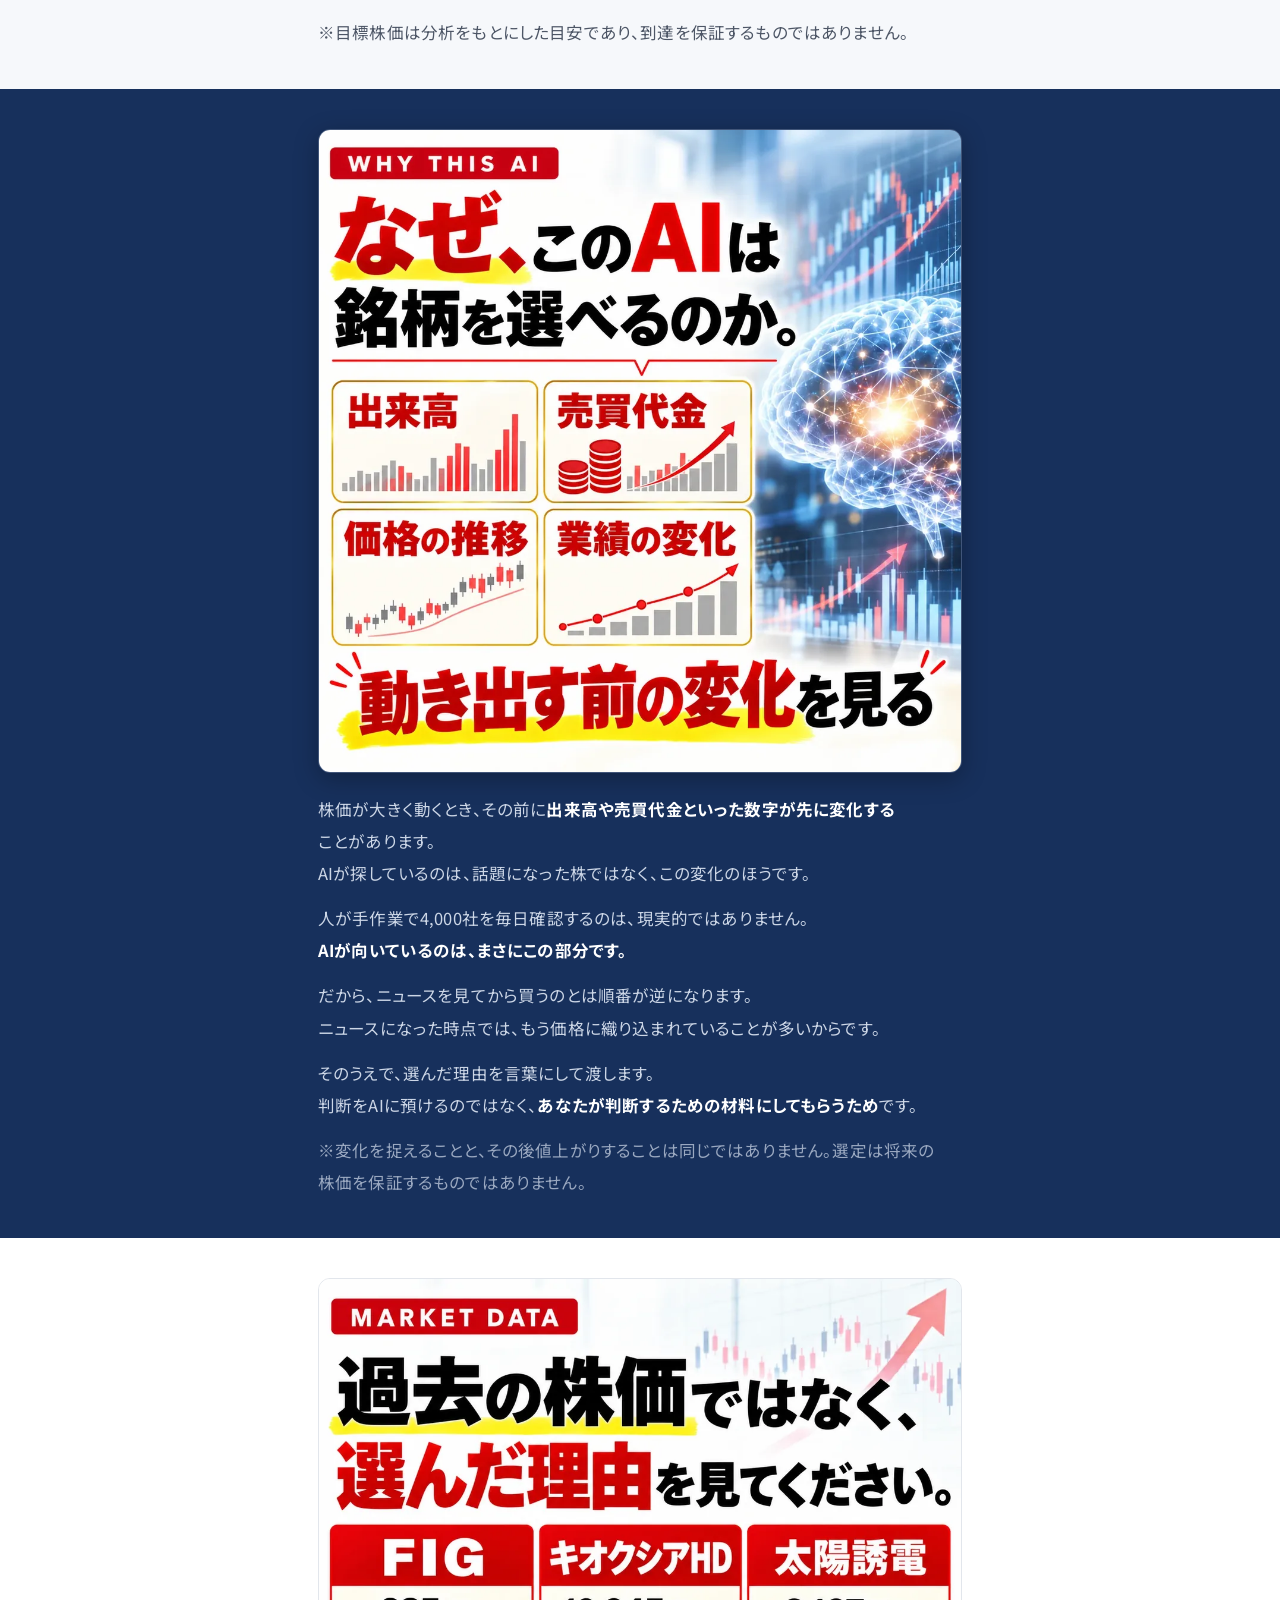
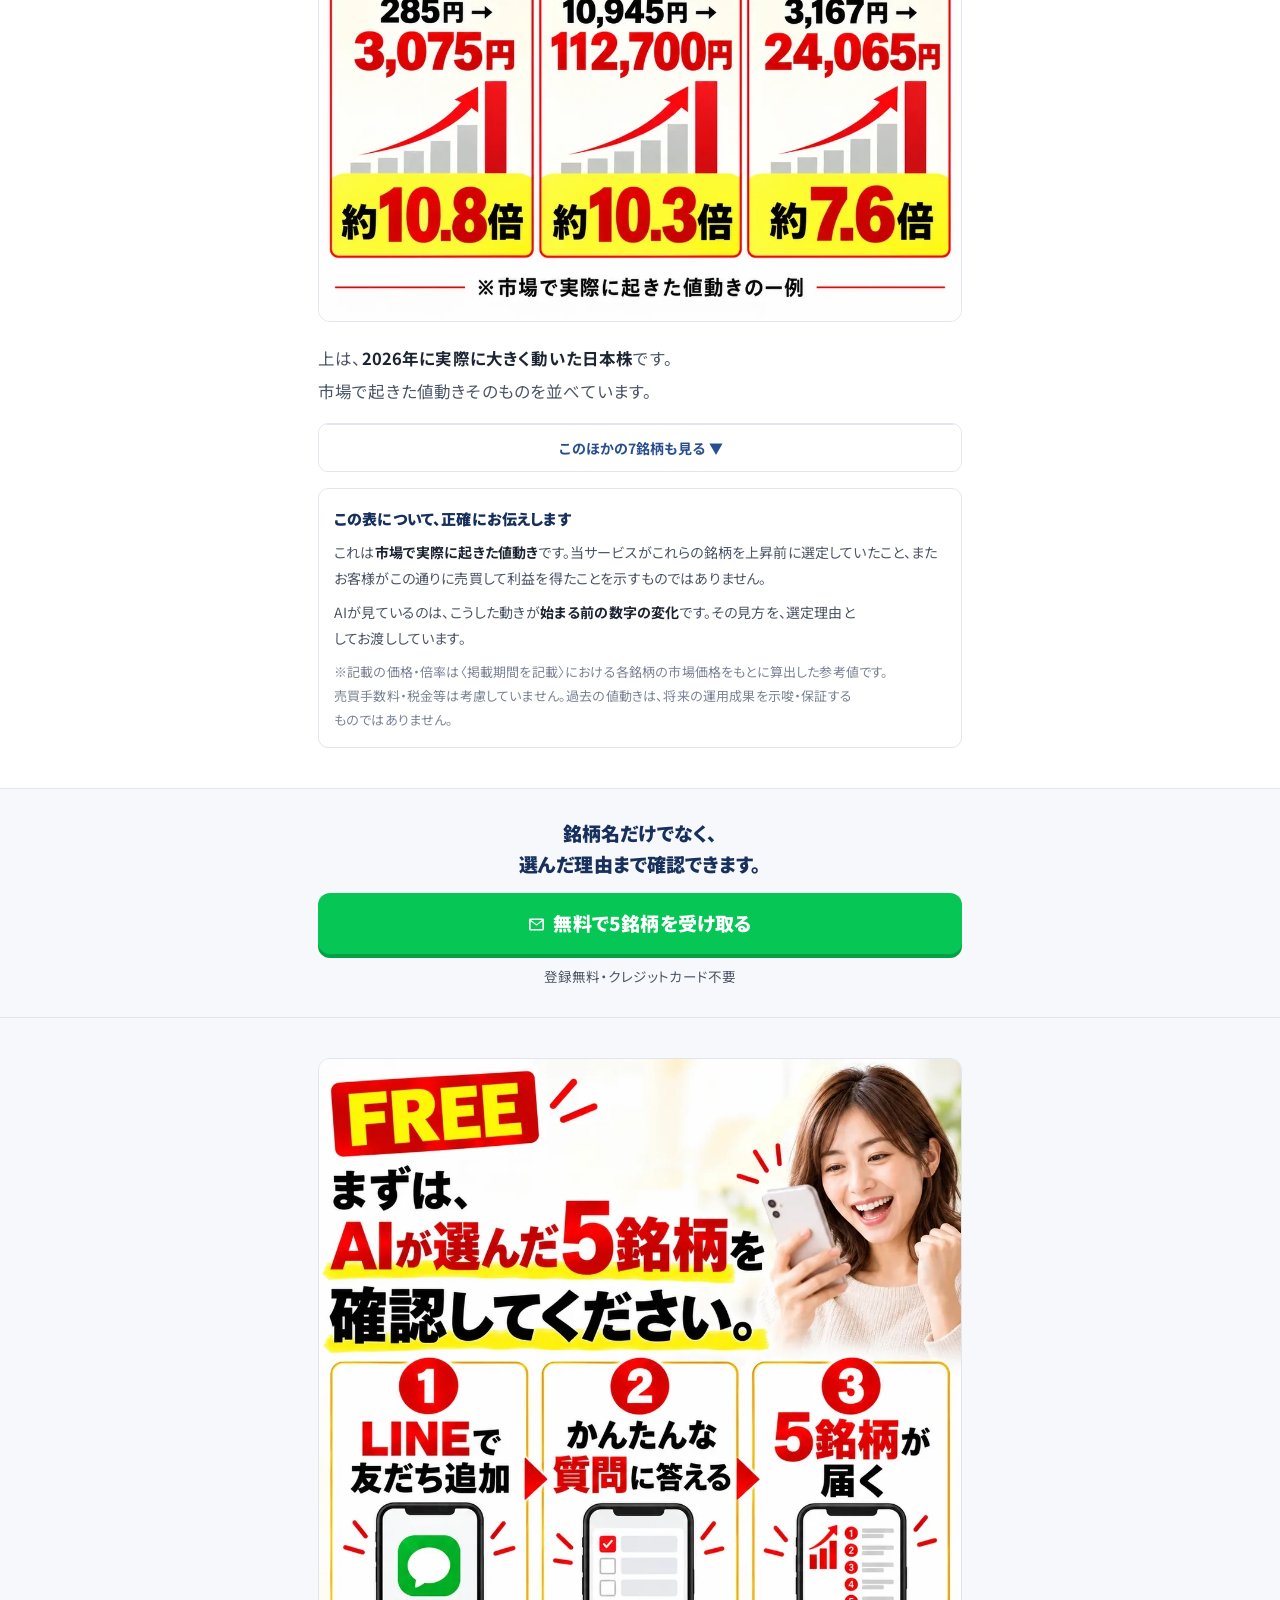
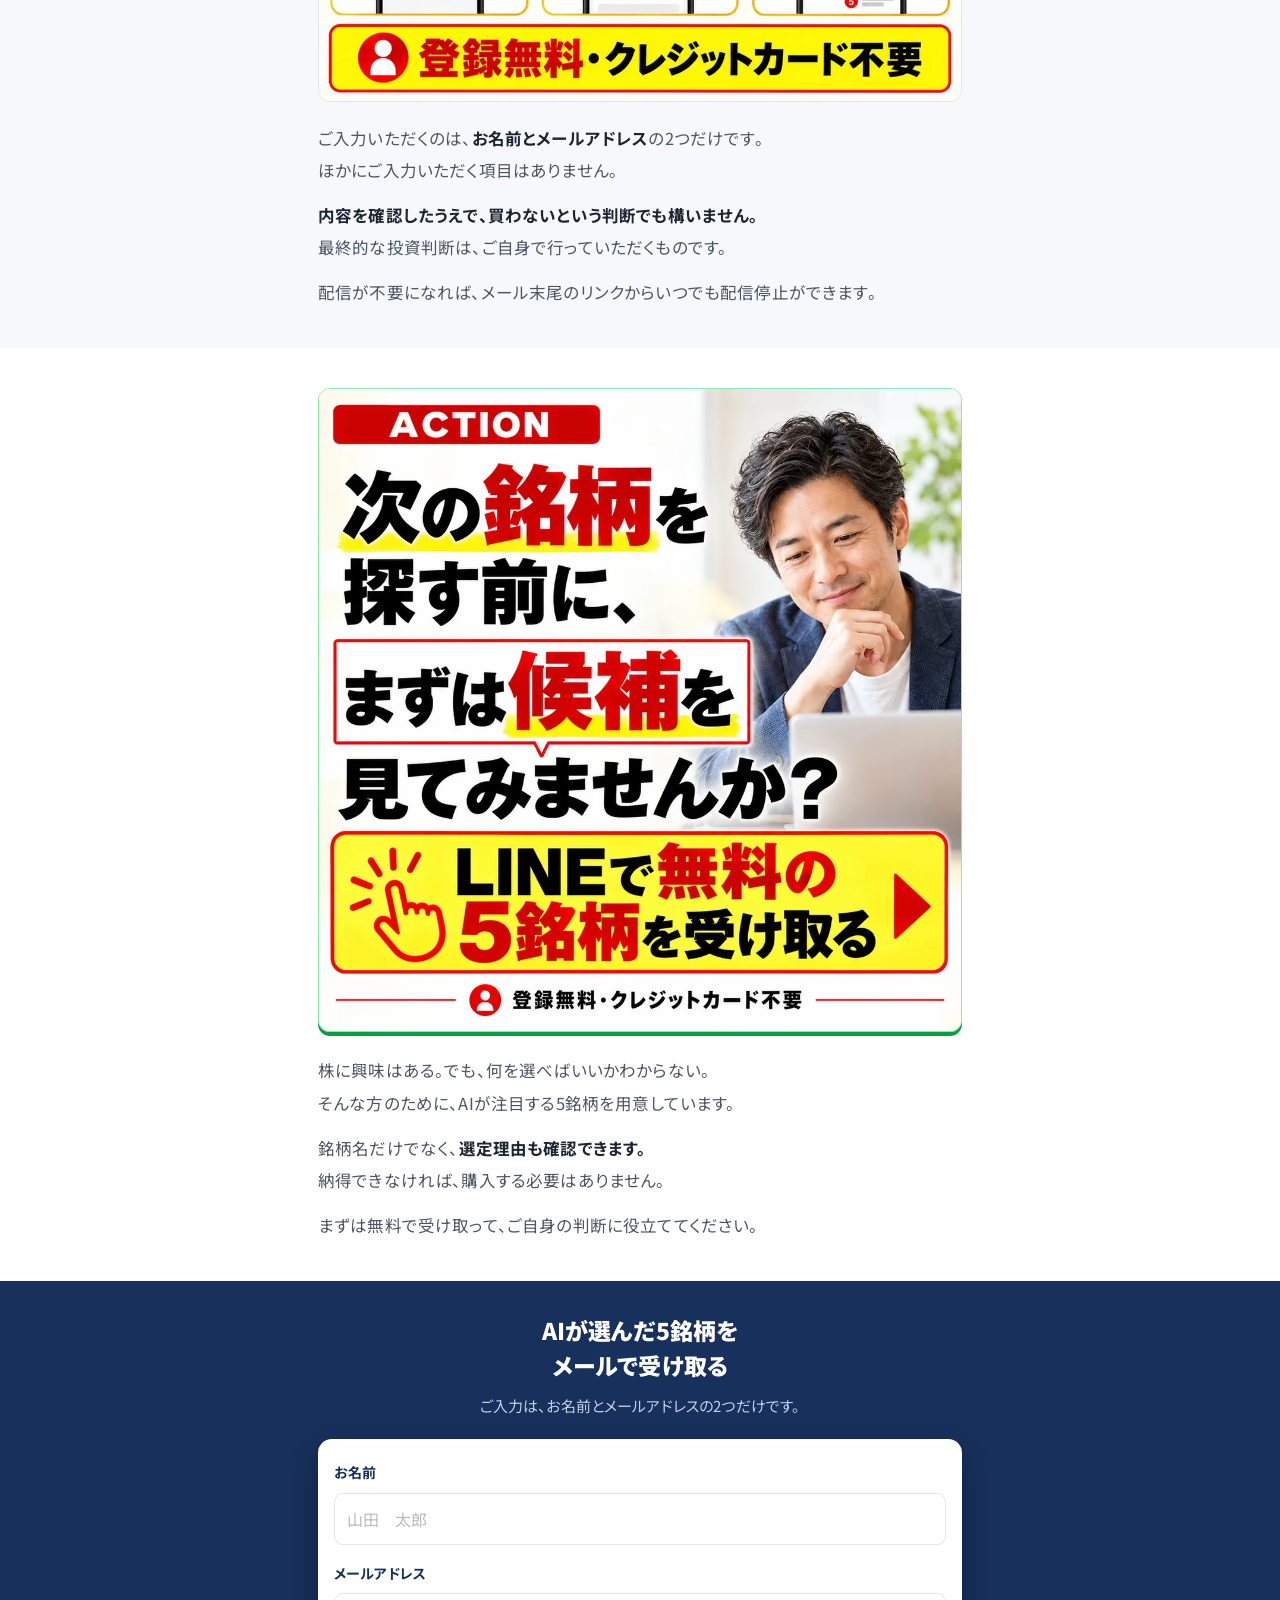
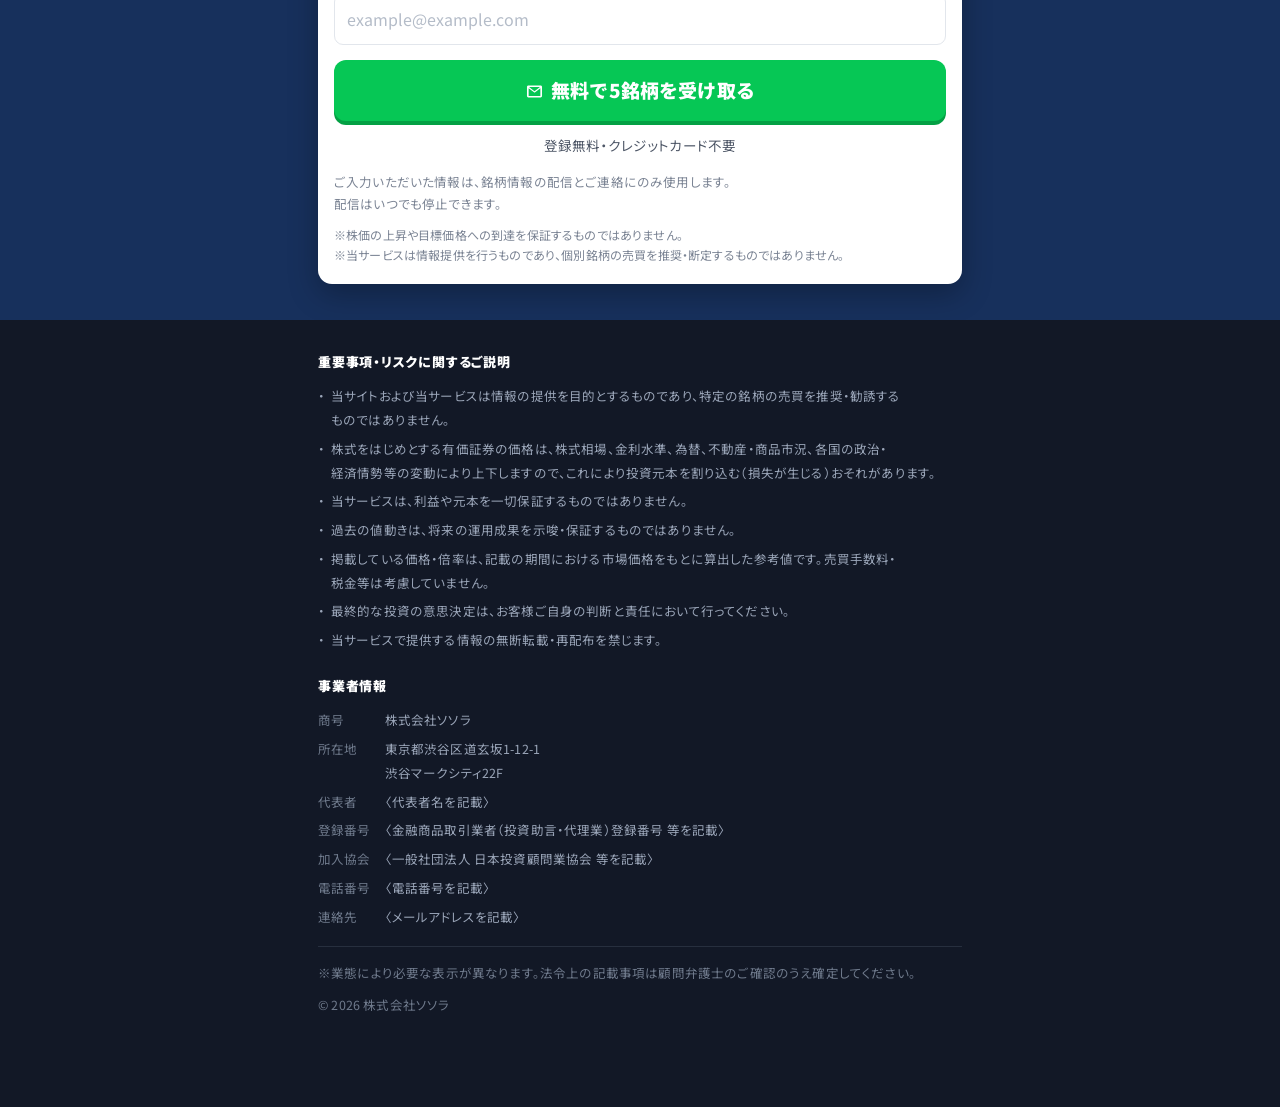
==== commit f8db80e3: "登録導線をLINE友だち追加からメールフォーム（名前・メールアドレス）に変更 A・B共通の entry-form.js を追加。送信先と項目名は LP_FORM で設定する。 action が空のあい" ====
--- a/b/index.html
+++ b/b/index.html
@@ -20,11 +20,25 @@
 <link rel="preconnect" href="https://fonts.googleapis.com">
 <link rel="preconnect" href="https://fonts.gstatic.com" crossorigin>
 <link href="https://fonts.googleapis.com/css2?family=Noto+Sans+JP:wght@400;500;700;900&display=swap" rel="stylesheet">
-<link rel="stylesheet" href="../assets/css/b.css?v=20261029b">
+<link rel="stylesheet" href="../assets/css/b.css?v=20261029c">
 
 <!-- ▼▼ A/Bの識別。?variant=B が無いときはこの値が使われます ▼▼ -->
 <script>window.LP_VARIANT = 'B';</script>
+
+<!-- ▼▼ メール登録フォームの設定 ▼▼
+     action … 配信スタンドの受信URL。
+              空のあいだは送信せず、サンキューページへ遷移するだけです。
+     fields … 配信スタンド側の項目名。サービスごとに違います。 -->
+<script>
+window.LP_FORM = {
+  action : '',
+  method : 'post',
+  fields : { name: 'name', email: 'email' },
+  thanks : '../thanks.html'
+};
+</script>
 <script src="../assets/js/ab-track.js?v=20261023" defer></script>
+<script src="../assets/js/entry-form.js?v=20261029b" defer></script>
 </head>
 <body>
 
@@ -53,10 +67,10 @@
 
 <div class="bcta tint">
   <div class="wrap">
-    <a href="../thanks.html" class="bbtn" data-cta data-cta-pos="1" data-cta-name="FV">
+    <a href="#entry" class="bbtn" data-cta data-cta-pos="1" data-cta-name="FV">
       <span class="ic" aria-hidden="true">
-        <svg viewBox="0 0 24 24" fill="currentColor"><path d="M12 3C6.9 3 2.8 6.3 2.8 10.4c0 2.4 1.4 4.5 3.6 5.9-.1.6-.6 2.1-.7 2.4 0 0-.1.3.1.4.2.1.4 0 .4 0 .4-.1 2.5-1.6 3.4-2.3.8.1 1.6.2 2.4.2 5.1 0 9.2-3.3 9.2-7.4S17.1 3 12 3z"/></svg>
-      </span>LINEで無料の5銘柄を受け取る
+        <svg viewBox="0 0 24 24" fill="currentColor"><path d="M4.3 4.4h15.4c1 0 1.8.8 1.8 1.8v11.6c0 1-.8 1.8-1.8 1.8H4.3c-1 0-1.8-.8-1.8-1.8V6.2c0-1 .8-1.8 1.8-1.8Zm.8 2 6.9 5.3 6.9-5.3H5.1Zm14.3 1.6-6.6 5.1a1.2 1.2 0 0 1-1.4 0L4.6 8v9.8h14.8V8Z"/></svg>
+      </span>無料で5銘柄を受け取る
     </a>
     <p class="dis">※株価の上昇や目標価格への到達を保証するものではありません。</p>
   </div>
@@ -201,10 +215,10 @@
 <div class="bcta tint">
   <div class="wrap">
     <p class="k">銘柄名だけでなく、<br>選んだ理由まで確認できます。</p>
-    <a href="../thanks.html" class="bbtn" data-cta data-cta-pos="2" data-cta-name="proof">
+    <a href="#entry" class="bbtn" data-cta data-cta-pos="2" data-cta-name="proof">
       <span class="ic" aria-hidden="true">
-        <svg viewBox="0 0 24 24" fill="currentColor"><path d="M12 3C6.9 3 2.8 6.3 2.8 10.4c0 2.4 1.4 4.5 3.6 5.9-.1.6-.6 2.1-.7 2.4 0 0-.1.3.1.4.2.1.4 0 .4 0 .4-.1 2.5-1.6 3.4-2.3.8.1 1.6.2 2.4.2 5.1 0 9.2-3.3 9.2-7.4S17.1 3 12 3z"/></svg>
-      </span>LINEで無料の5銘柄を受け取る
+        <svg viewBox="0 0 24 24" fill="currentColor"><path d="M4.3 4.4h15.4c1 0 1.8.8 1.8 1.8v11.6c0 1-.8 1.8-1.8 1.8H4.3c-1 0-1.8-.8-1.8-1.8V6.2c0-1 .8-1.8 1.8-1.8Zm.8 2 6.9 5.3 6.9-5.3H5.1Zm14.3 1.6-6.6 5.1a1.2 1.2 0 0 1-1.4 0L4.6 8v9.8h14.8V8Z"/></svg>
+      </span>無料で5銘柄を受け取る
     </a>
     <p class="sub">登録無料・クレジットカード不要</p>
   </div>
@@ -216,14 +230,14 @@
      ============================================================ -->
 <section class="bsec alt" id="free">
   <div class="wrap">
-    <h2 class="vh">まずは、AIが選んだ5銘柄を確認してください。LINEで友だち追加、かんたんな質問に答える、5銘柄が届く、の3ステップです。</h2>
+    <h2 class="vh">まずは、AIが選んだ5銘柄を確認してください。お名前とメールアドレスをご登録いただくだけです。</h2>
     <figure class="bshot">
       <img src="../assets/img/b/b-free.webp?v=20261023b" alt="" width="1080" height="1080" loading="lazy" decoding="async">
     </figure>
 
-    <p>答えていただくのは、<strong>投資の経験と、興味のあるテーマ</strong>だけです。<br>選ぶだけで終わります。入力する項目はありません。</p>
+    <p>ご入力いただくのは、<strong>お名前とメールアドレス</strong>の2つだけです。<br>ほかにご入力いただく項目はありません。</p>
     <p><strong>内容を確認したうえで、買わないという判断でも構いません。</strong><br>最終的な投資判断は、ご自身で行っていただくものです。</p>
-    <p>配信が不要になれば、いつでもブロック・配信停止ができます。</p>
+    <p>配信が不要になれば、メール末尾のリンクからいつでも配信停止ができます。</p>
   </div>
 </section>
 
@@ -237,8 +251,8 @@
   <div class="wrap">
     <h2 class="vh">次の銘柄を探す前に、まずは候補を見てみませんか？</h2>
 
-    <a href="../thanks.html" class="bshot bshot-cta" data-cta data-cta-pos="3" data-cta-name="action-img">
-      <img src="../assets/img/b/b-action.webp?v=20261023b" alt="LINEで無料の5銘柄を受け取る" width="1080" height="1080" loading="lazy" decoding="async">
+    <a href="#entry" class="bshot bshot-cta" data-cta data-cta-pos="3" data-cta-name="action-img">
+      <img src="../assets/img/b/b-action.webp?v=20261023b" alt="無料で5銘柄を受け取る" width="1080" height="1080" loading="lazy" decoding="async">
     </a>
 
     <p>株に興味はある。でも、何を選べばいいかわからない。<br>そんな方のために、AIが注目する5銘柄を用意しています。</p>
@@ -247,17 +261,43 @@
   </div>
 </section>
 
-<div class="bcta">
-  <div class="wrap">
-    <a href="../thanks.html" class="bbtn" data-cta data-cta-pos="4" data-cta-name="final">
-      <span class="ic" aria-hidden="true">
-        <svg viewBox="0 0 24 24" fill="currentColor"><path d="M12 3C6.9 3 2.8 6.3 2.8 10.4c0 2.4 1.4 4.5 3.6 5.9-.1.6-.6 2.1-.7 2.4 0 0-.1.3.1.4.2.1.4 0 .4 0 .4-.1 2.5-1.6 3.4-2.3.8.1 1.6.2 2.4.2 5.1 0 9.2-3.3 9.2-7.4S17.1 3 12 3z"/></svg>
-      </span>LINEで無料の5銘柄を受け取る
-    </a>
-    <p class="sub">登録無料・クレジットカード不要</p>
-    <p class="dis">※株価の上昇や目標価格への到達を保証するものではありません。<br>※当サービスは情報提供を行うものであり、個別銘柄の売買を推奨・断定するものではありません。</p>
-  </div>
-</div>
+<!-- ============================================================
+     登録フォーム
+     ※送信先は LP_FORM.action。空のあいだは、入力内容は
+       どこにも送られません。
+     ============================================================ -->
+<section class="bentry" id="entry">
+  <div class="wrap">
+    <h2>AIが選んだ5銘柄を<br>メールで受け取る</h2>
+    <p class="lead">ご入力は、お名前とメールアドレスの2つだけです。</p>
+
+    <form class="bform" data-entry novalidate>
+      <div class="row">
+        <label for="f-name">お名前</label>
+        <input id="f-name" data-f="name" name="name" type="text" required
+               autocomplete="name" enterkeyhint="next"
+               placeholder="山田　太郎" aria-describedby="e-name">
+        <p class="err" id="e-name" hidden></p>
+      </div>
+      <div class="row">
+        <label for="f-mail">メールアドレス</label>
+        <input id="f-mail" data-f="email" name="email" type="email" required
+               autocomplete="email" inputmode="email" enterkeyhint="go"
+               placeholder="example@example.com" aria-describedby="e-mail">
+        <p class="err" id="e-mail" hidden></p>
+      </div>
+
+      <button type="submit" class="bbtn" data-cta data-cta-pos="4" data-cta-name="entry-form">
+        <span class="ic" aria-hidden="true">
+          <svg viewBox="0 0 24 24" fill="currentColor"><path d="M4.3 4.4h15.4c1 0 1.8.8 1.8 1.8v11.6c0 1-.8 1.8-1.8 1.8H4.3c-1 0-1.8-.8-1.8-1.8V6.2c0-1 .8-1.8 1.8-1.8Zm.8 2 6.9 5.3 6.9-5.3H5.1Zm14.3 1.6-6.6 5.1a1.2 1.2 0 0 1-1.4 0L4.6 8v9.8h14.8V8Z"/></svg>
+        </span>無料で5銘柄を受け取る
+      </button>
+      <p class="sub">登録無料・クレジットカード不要</p>
+      <p class="pp">ご入力いただいた情報は、銘柄情報の配信とご連絡にのみ使用します。<br>配信はいつでも停止できます。</p>
+      <p class="dis">※株価の上昇や目標価格への到達を保証するものではありません。<br>※当サービスは情報提供を行うものであり、個別銘柄の売買を推奨・断定するものではありません。</p>
+    </form>
+  </div>
+</section>
 
 
 <!-- ============================================================
@@ -294,10 +334,10 @@
 
 
 <div class="bfix" id="bfix">
-  <a href="../thanks.html" class="bbtn" data-cta data-cta-pos="fix" data-cta-name="sticky">
+  <a href="#entry" class="bbtn" data-cta data-cta-pos="fix" data-cta-name="sticky">
     <span class="ic" aria-hidden="true">
-      <svg viewBox="0 0 24 24" fill="currentColor"><path d="M12 3C6.9 3 2.8 6.3 2.8 10.4c0 2.4 1.4 4.5 3.6 5.9-.1.6-.6 2.1-.7 2.4 0 0-.1.3.1.4.2.1.4 0 .4 0 .4-.1 2.5-1.6 3.4-2.3.8.1 1.6.2 2.4.2 5.1 0 9.2-3.3 9.2-7.4S17.1 3 12 3z"/></svg>
-    </span>LINEで無料の5銘柄を受け取る
+      <svg viewBox="0 0 24 24" fill="currentColor"><path d="M4.3 4.4h15.4c1 0 1.8.8 1.8 1.8v11.6c0 1-.8 1.8-1.8 1.8H4.3c-1 0-1.8-.8-1.8-1.8V6.2c0-1 .8-1.8 1.8-1.8Zm.8 2 6.9 5.3 6.9-5.3H5.1Zm14.3 1.6-6.6 5.1a1.2 1.2 0 0 1-1.4 0L4.6 8v9.8h14.8V8Z"/></svg>
+    </span>無料で5銘柄を受け取る
   </a>
 </div>
 
--- a/assets/css/b.css
+++ b/assets/css/b.css
@@ -17,7 +17,7 @@
   --paper2:#f6f8fb;
   --navy:#17305c;         /* 見出し・信頼色 */
   --navy-l:#2a4f8f;
-  --green:#06c755;        /* LINE */
+  --green:#06c755;        /* CTA（旧LINEブランド色。要再検討） */
   --green-d:#04a044;
   --amber:#c8871a;        /* 数字の強調（控えめ） */
   --red:#c2362c;          /* 注意 */
@@ -143,6 +143,32 @@
 .bcta .sub{margin-top:11px;text-align:center;font-size:13.5px;line-height:1.75;color:var(--tx2)}
 .bcta .dis{margin-top:9px;text-align:center;font-size:12.5px;line-height:1.7;color:var(--muted)}
 
+/* ===== 登録フォーム ===== */
+.bentry{background:var(--navy);padding:32px 0 36px}
+.bentry h2{color:#fff;font-size:23px;font-weight:900;line-height:1.5;text-align:center}
+.bentry .lead{margin-top:10px;text-align:center;font-size:15px;line-height:1.8;color:#c3d1e8}
+.bform{margin-top:20px;background:#fff;border-radius:14px;padding:20px 16px 18px;
+  box-shadow:0 10px 30px rgba(0,0,0,.28)}
+.bform .row{margin-bottom:15px}
+.bform label{display:block;font-size:14px;font-weight:700;color:var(--navy);margin-bottom:6px}
+/* iOSは16px未満の入力欄でページを勝手に拡大するので、16pxを下回らせない */
+.bform input{display:block;width:100%;box-sizing:border-box;
+  font-family:inherit;font-size:16px;line-height:1.5;color:var(--tx);
+  padding:13px 12px;border:1px solid var(--line);border-radius:9px;background:#fff;
+  -webkit-appearance:none;appearance:none}
+.bform input::placeholder{color:#b4bcc8}
+.bform input:focus{outline:2px solid var(--navy-l);outline-offset:1px;border-color:var(--navy-l)}
+.bform input[aria-invalid="true"]{border-color:#c62828;background:#fff8f8}
+.bform .err{margin-top:6px;font-size:13px;line-height:1.6;font-weight:700;color:#c62828}
+.bform .bbtn{width:100%;border:0;cursor:pointer;font-family:inherit;margin-top:4px}
+.bform .sub{margin-top:11px;text-align:center;font-size:13.5px;color:var(--tx2)}
+.bform .pp{margin-top:13px;font-size:12.5px;line-height:1.8;color:var(--muted)}
+.bform .dis{margin-top:9px;font-size:12px;line-height:1.7;color:var(--muted)}
+@media (max-width:359px){
+  .bentry h2{font-size:21px}
+  .bform{padding:17px 13px 15px}
+}
+
 /* ===== 追従CTA ===== */
 .bfix{position:fixed;left:0;right:0;bottom:0;z-index:95;background:rgba(255,255,255,.97);
   border-top:1px solid var(--line);padding:9px 14px calc(9px + env(safe-area-inset-bottom));
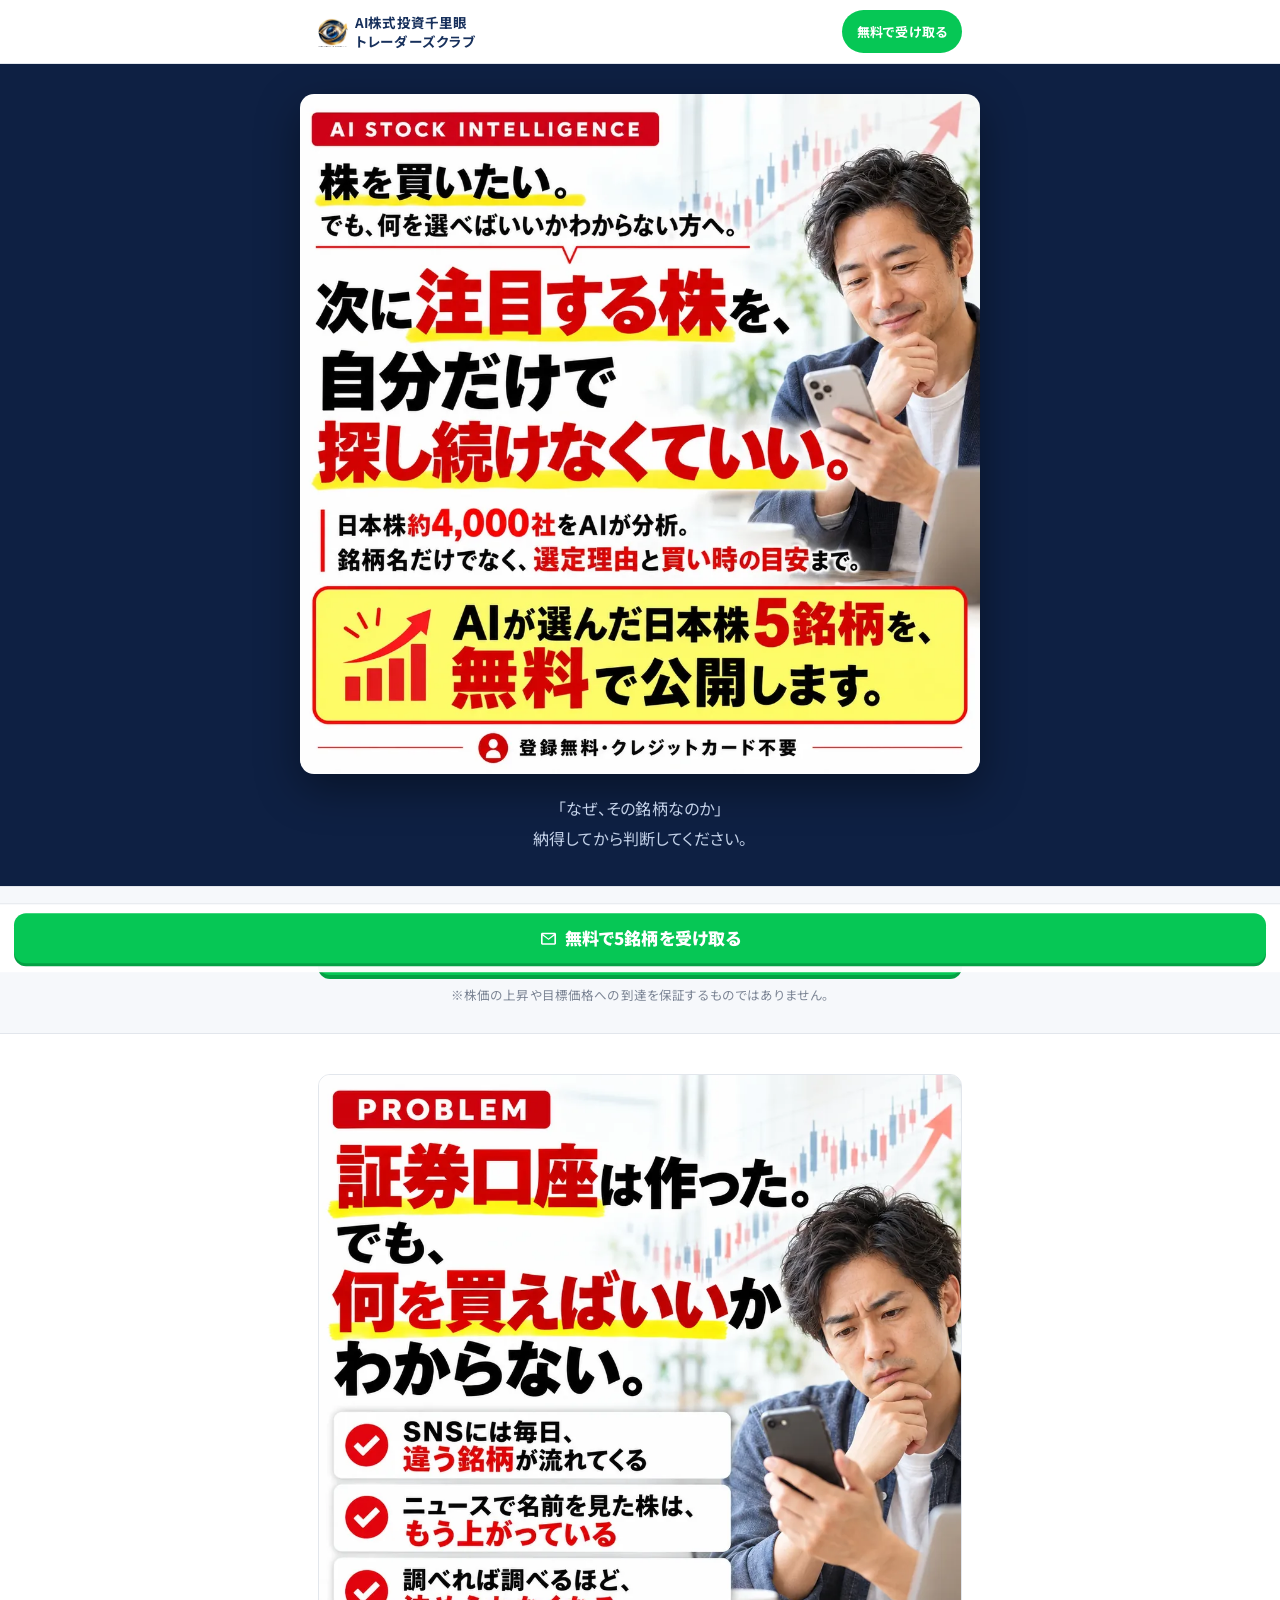
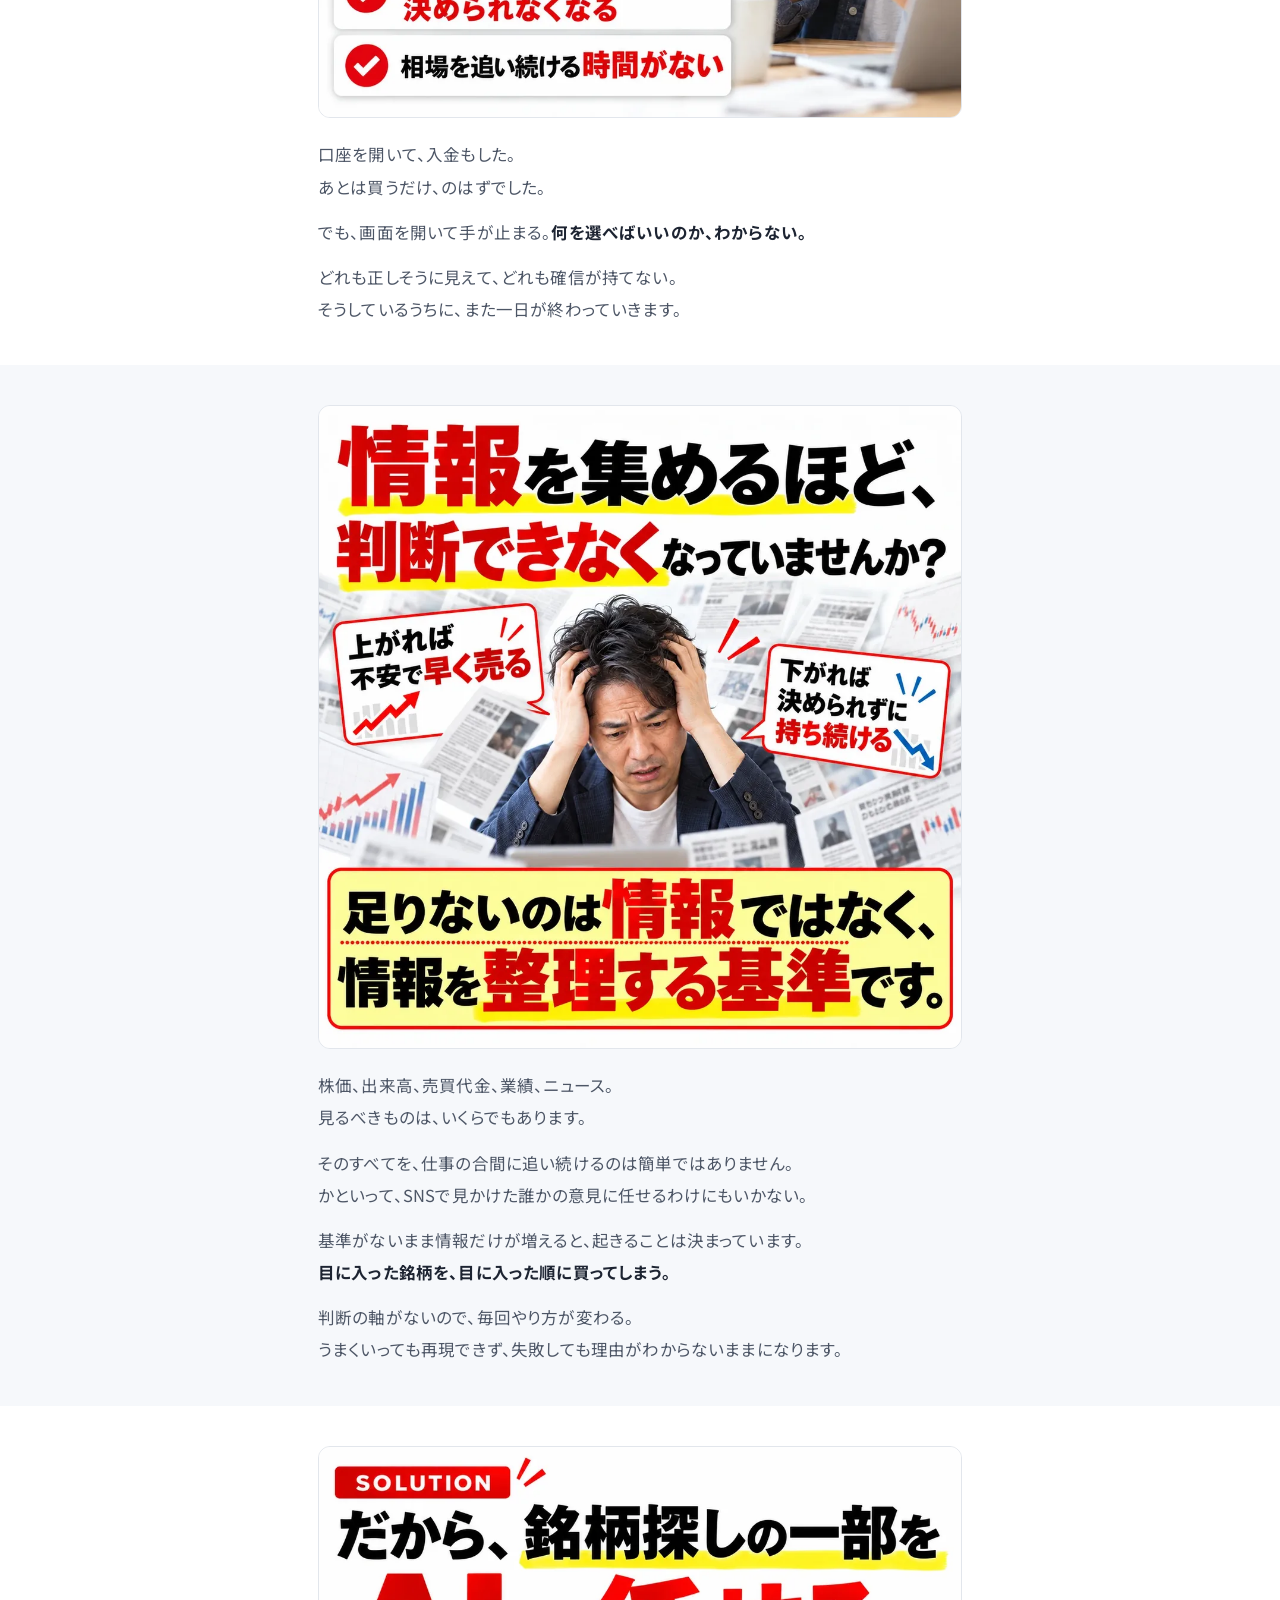
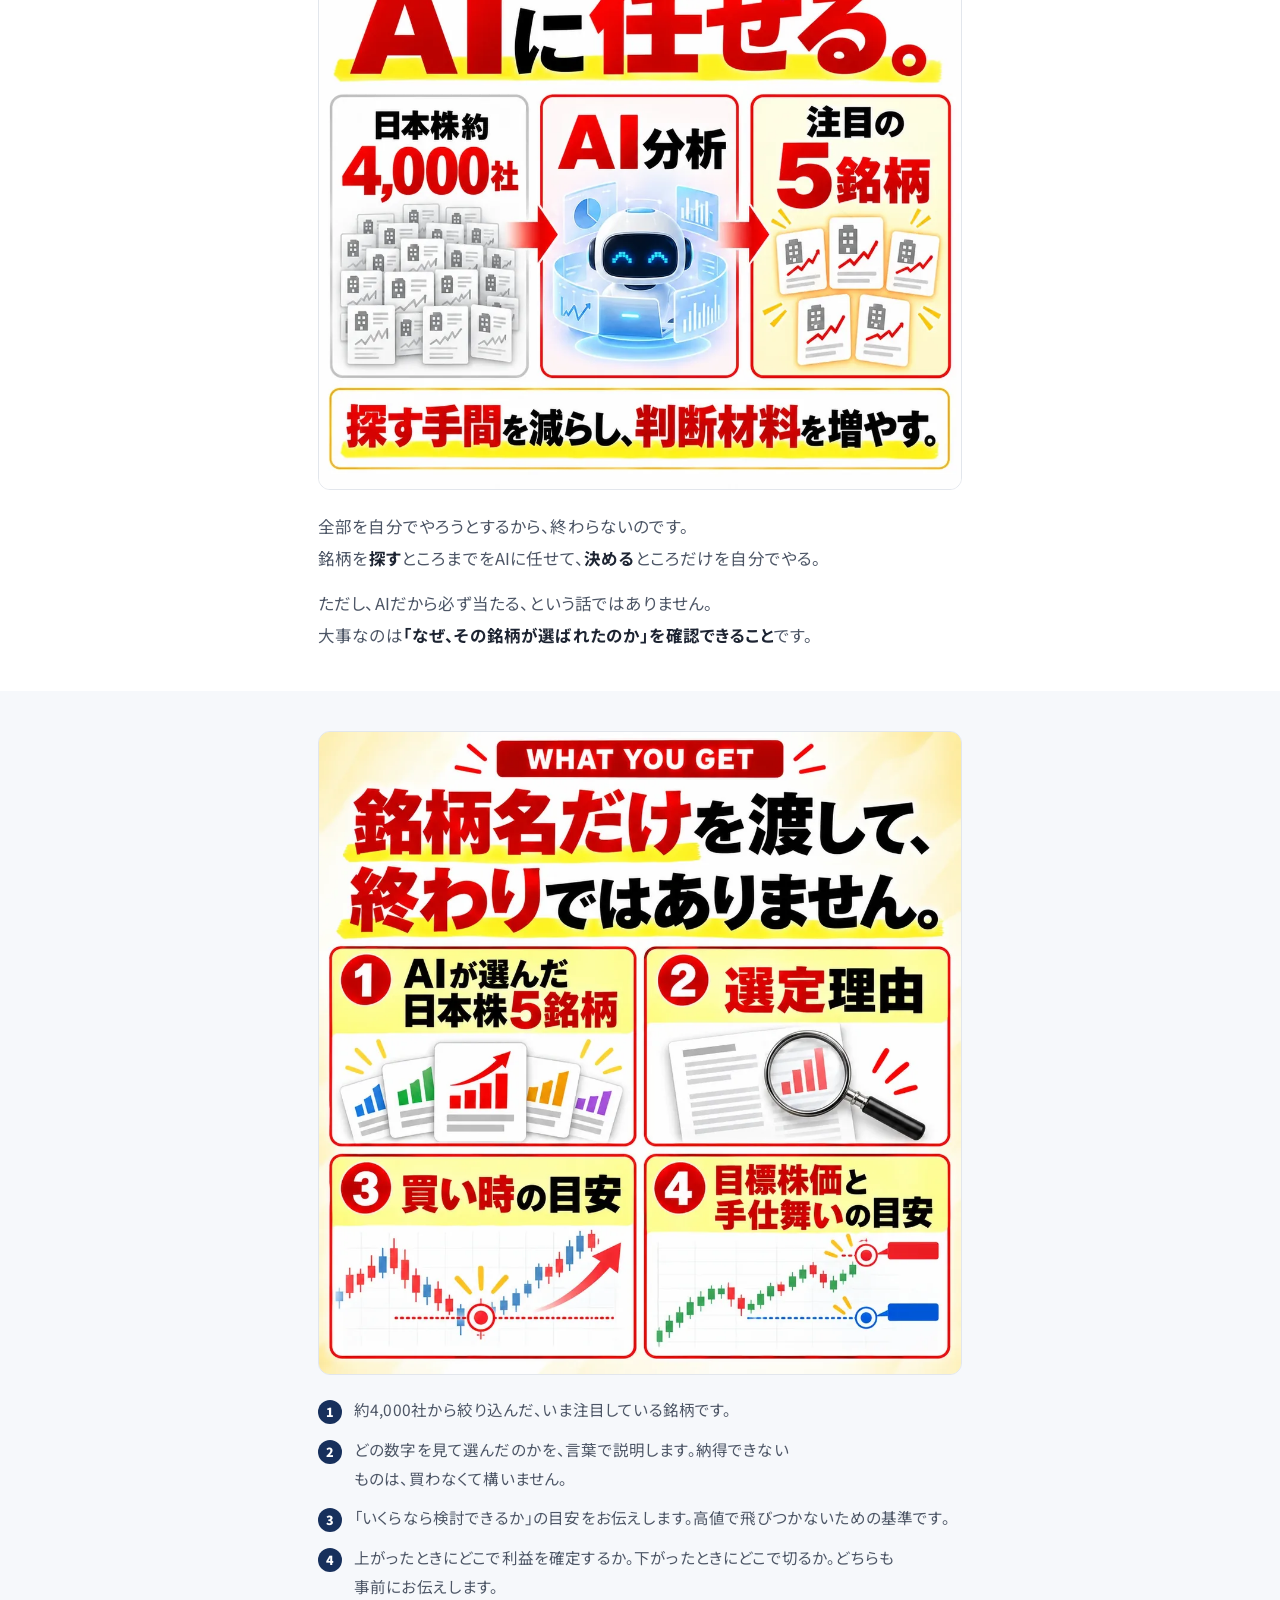
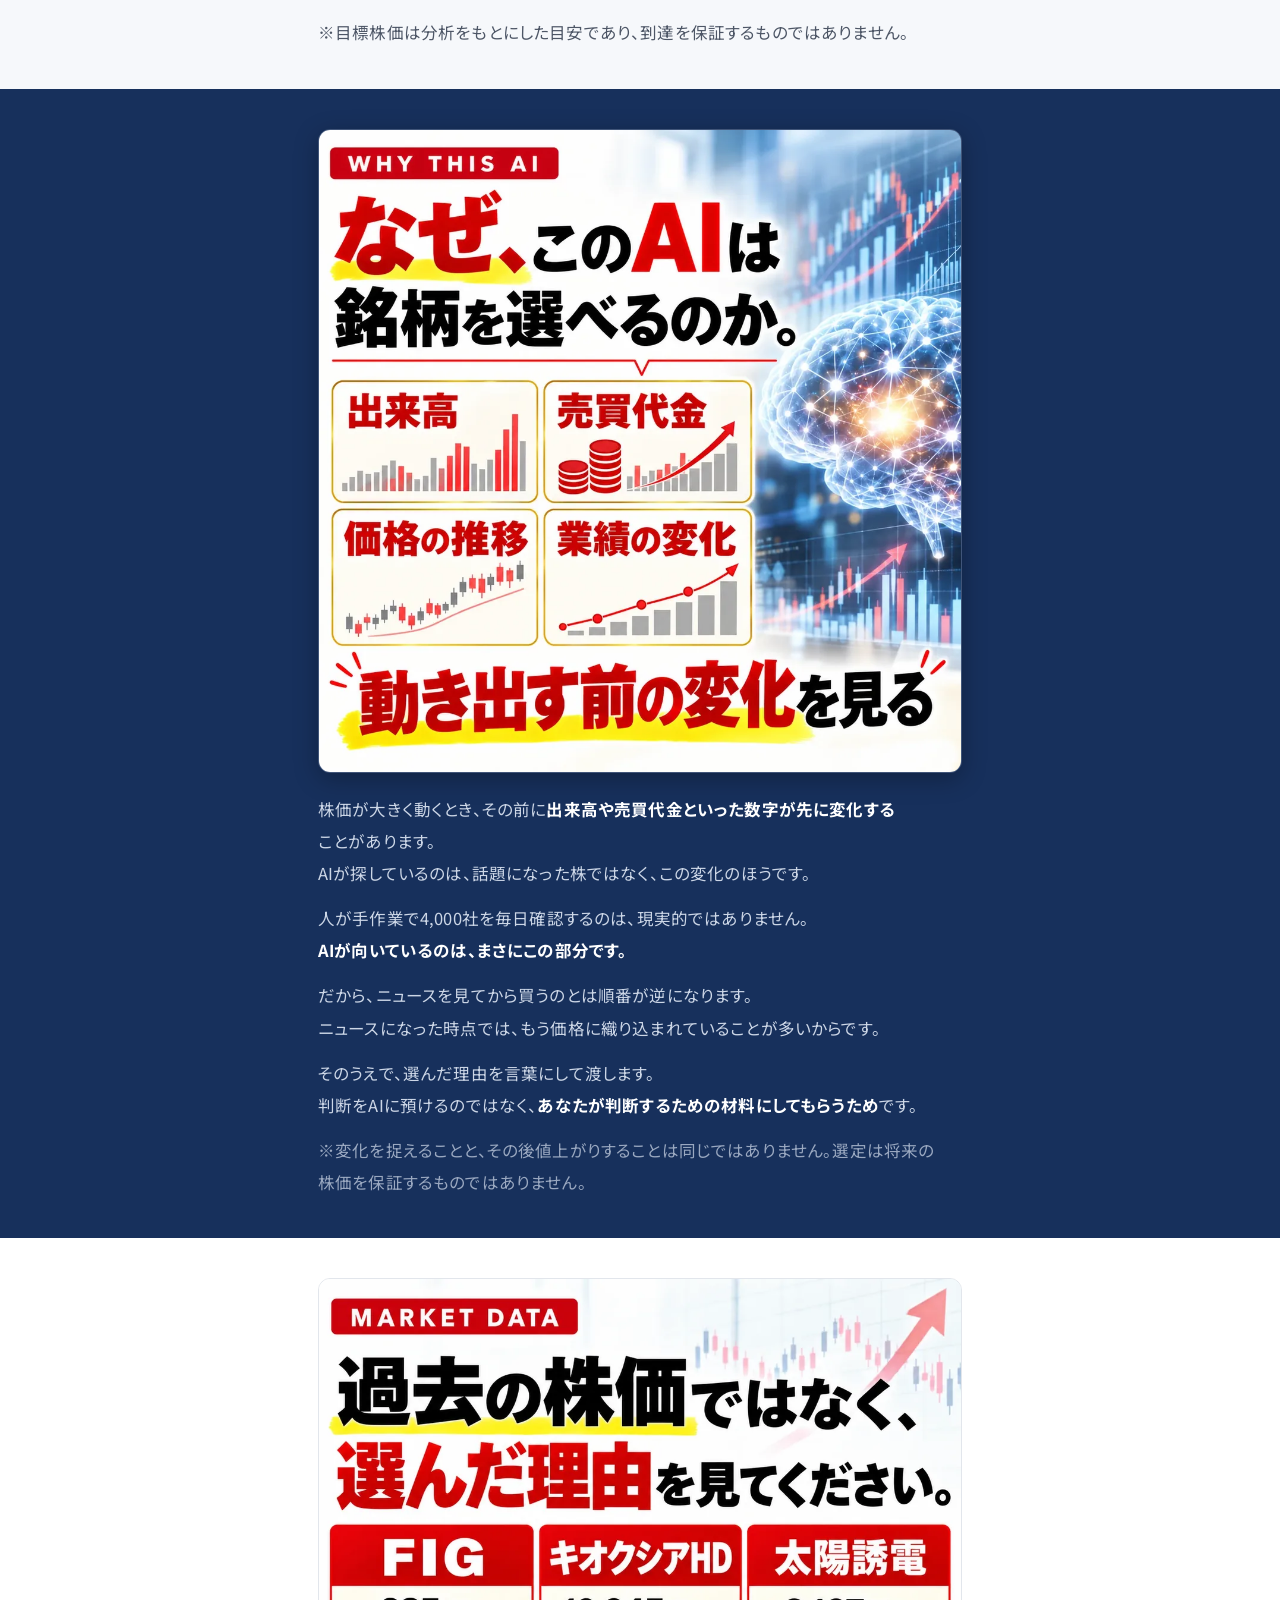
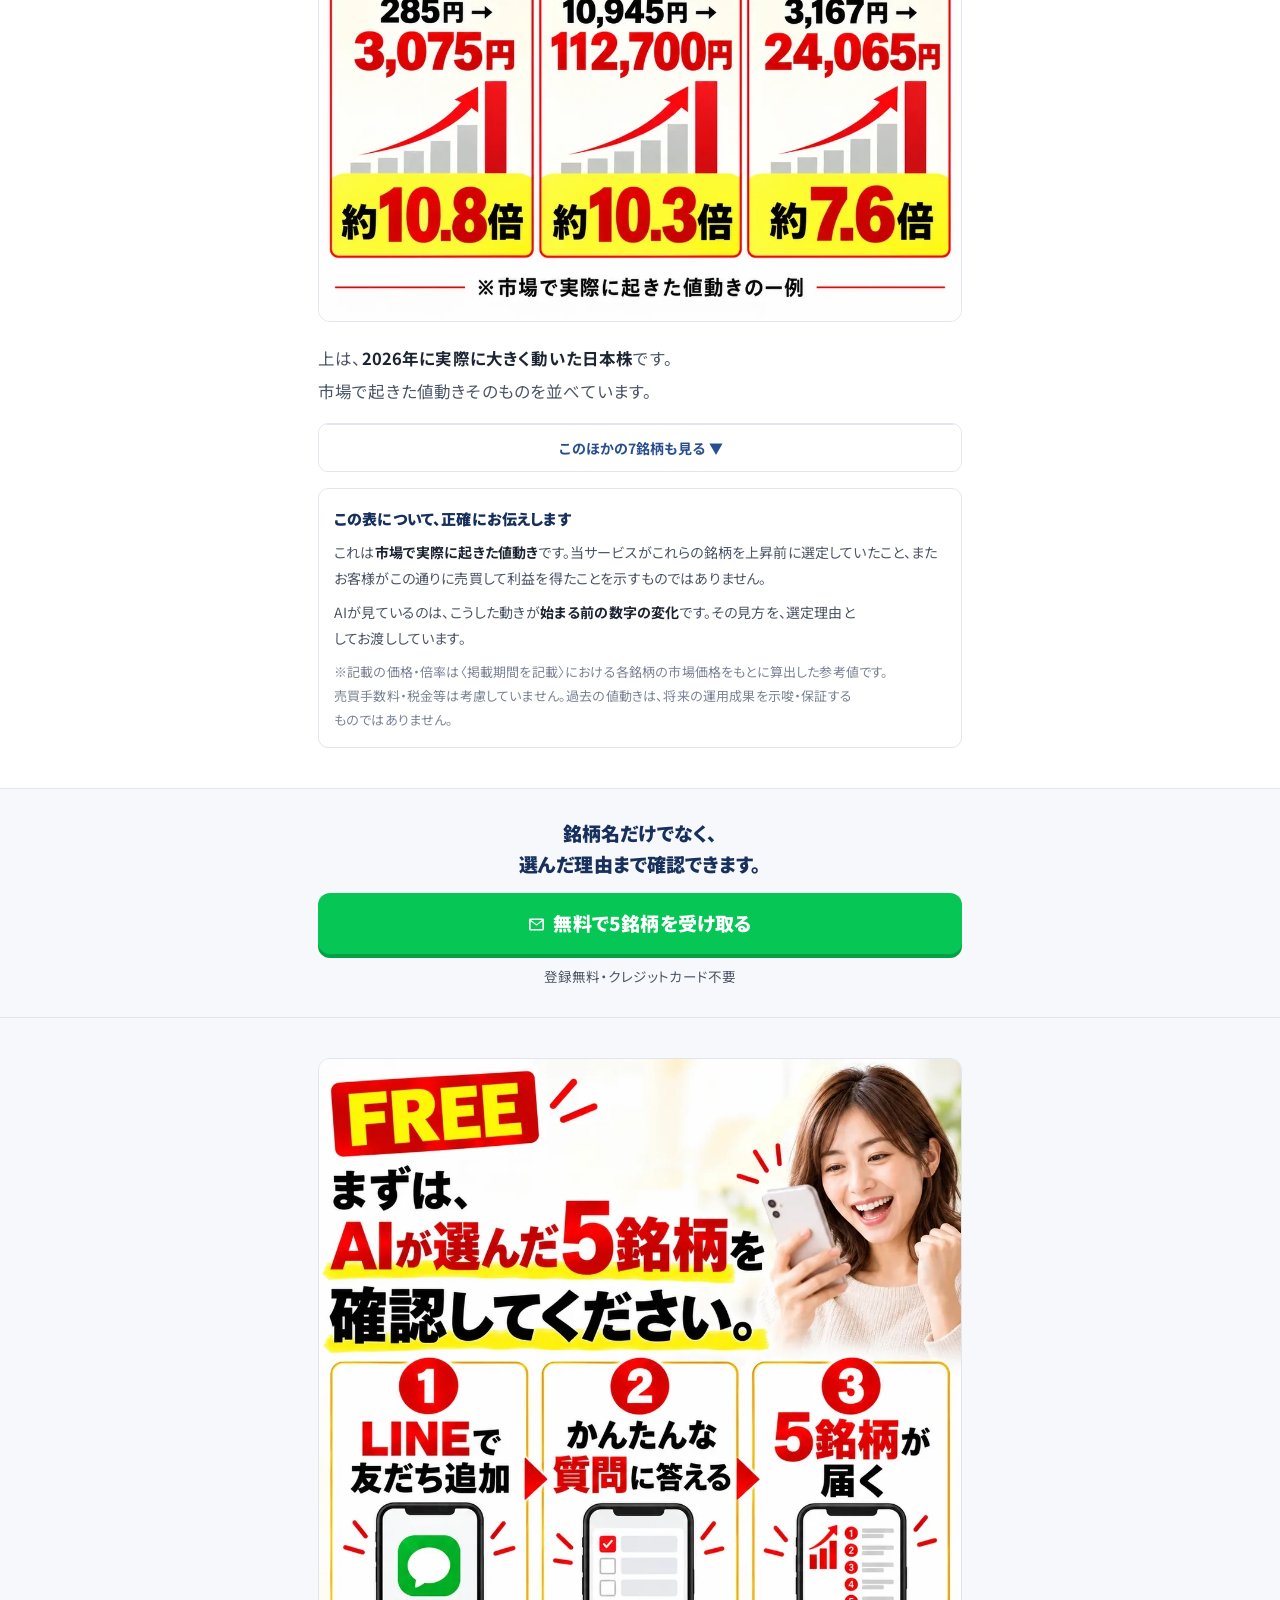
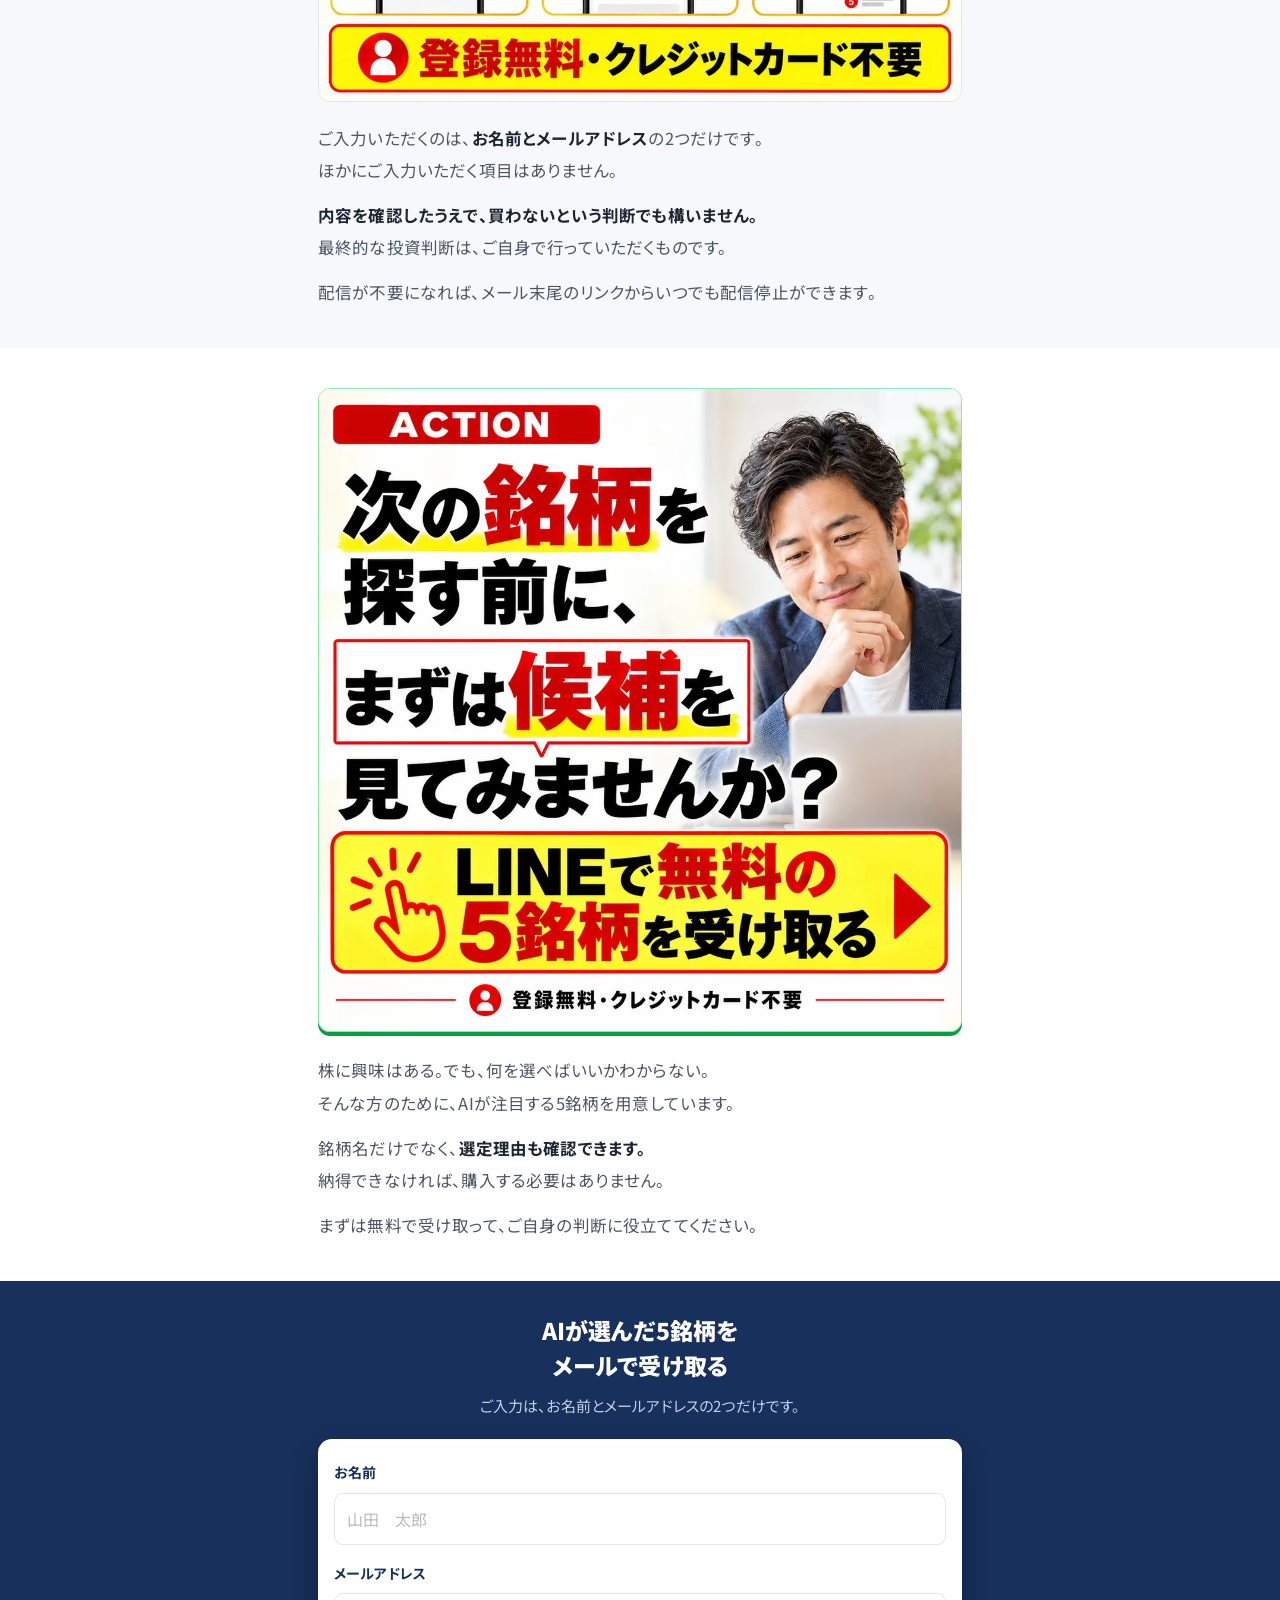
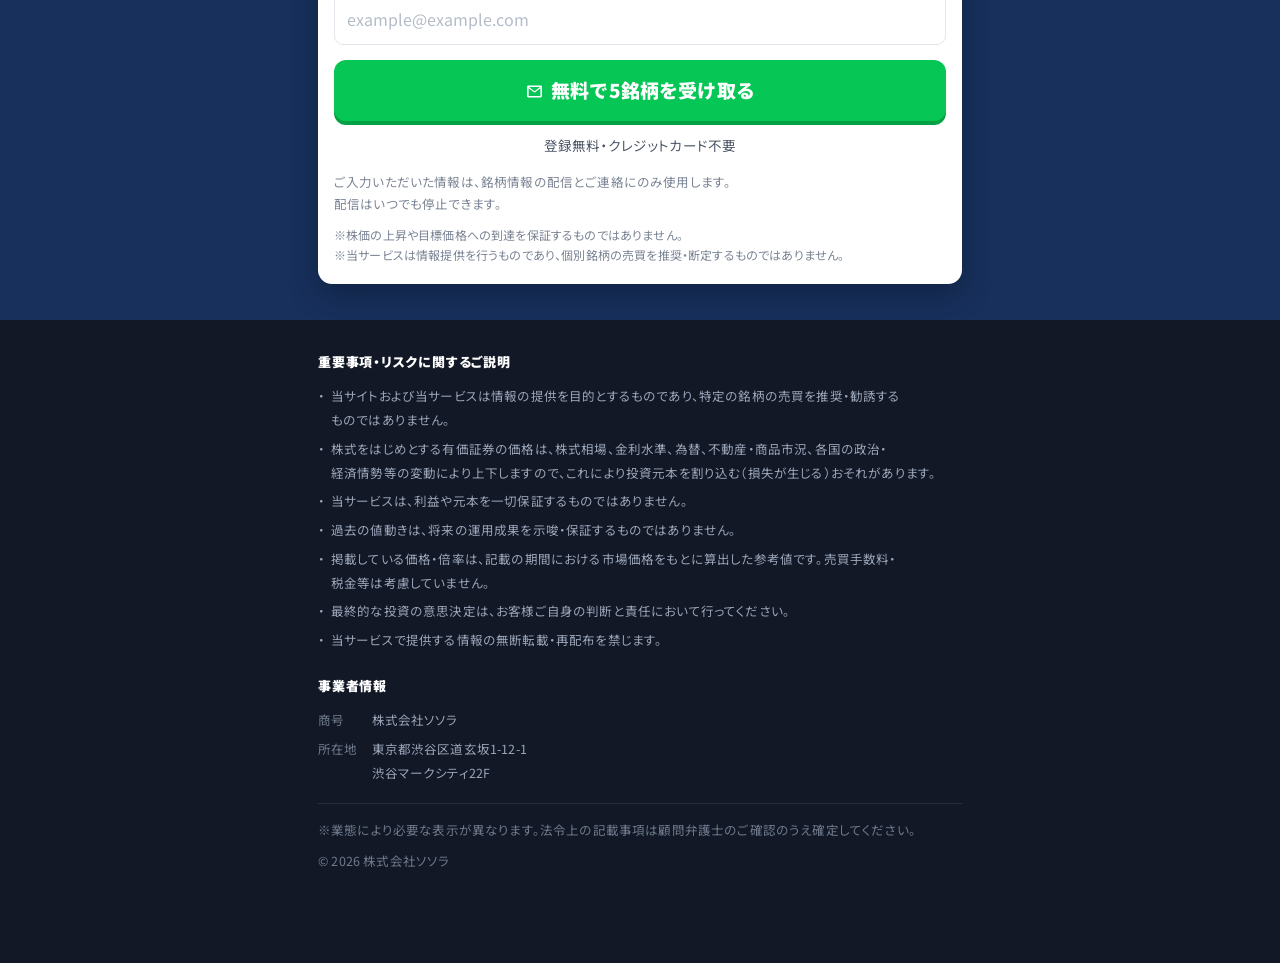
==== commit e9b34e5b: "LP①・LP②から未記入のプレースホルダーを消す 本番で〈…を記載〉がそのまま見えていた箇所を外した。  事業者情報（LP①・LP②）   代表者・登録番号・加入協会・電話番号・連絡先の5行を削除。 " ====
--- a/b/index.html
+++ b/b/index.html
@@ -20,25 +20,30 @@
 <link rel="preconnect" href="https://fonts.googleapis.com">
 <link rel="preconnect" href="https://fonts.gstatic.com" crossorigin>
 <link href="https://fonts.googleapis.com/css2?family=Noto+Sans+JP:wght@400;500;700;900&display=swap" rel="stylesheet">
-<link rel="stylesheet" href="../assets/css/b.css?v=20261029c">
+<link rel="stylesheet" href="../assets/css/b.css?v=20261103a">
 
 <!-- ▼▼ A/Bの識別。?variant=B が無いときはこの値が使われます ▼▼ -->
 <script>window.LP_VARIANT = 'B';</script>
 
 <!-- ▼▼ メール登録フォームの設定 ▼▼
-     action … 配信スタンドの受信URL。
-              空のあいだは送信せず、サンキューページへ遷移するだけです。
-     fields … 配信スタンド側の項目名。サービスごとに違います。 -->
+     A版（/）と同じ受け口・同じステップメールに登録します。
+     違うのは variant だけです。
+
+     endpoint … Apps Script のウェブアプリURL（末尾が /exec）。
+                A版と同じURLを入れてください。
+     siteKey  … Apps Script 側のスクリプトプロパティ SITE_KEY と同じ値。
+     variant  … 登録元。このページは 'B'。
+     thanks   … 登録できたときだけ、ここへ進みます。 -->
 <script>
 window.LP_FORM = {
-  action : '',
-  method : 'post',
-  fields : { name: 'name', email: 'email' },
-  thanks : '../thanks.html'
+  endpoint : 'https://script.google.com/macros/s/AKfycbz-JEvqfPoXn51MqfELEp56_JaGdoJGv1nwRCTMYnYwS3gg9KlrPqTO9_onowgaJCw2/exec',
+  siteKey  : '',
+  variant  : 'B',
+  thanks   : '../thanks.html'
 };
 </script>
-<script src="../assets/js/ab-track.js?v=20261023" defer></script>
-<script src="../assets/js/entry-form.js?v=20261029b" defer></script>
+<script src="../assets/js/ab-track.js?v=20261103a" defer></script>
+<script src="../assets/js/entry-form.js?v=20261103b" defer></script>
 </head>
 <body>
 
@@ -263,8 +268,9 @@
 
 <!-- ============================================================
      登録フォーム
-     ※送信先は LP_FORM.action。空のあいだは、入力内容は
-       どこにも送られません。
+     ※送信先は LP_FORM.endpoint。登録できたときだけ
+       サンキューページへ進みます。
+       空のあいだは、入力内容はどこにも送られません。
      ============================================================ -->
 <section class="bentry" id="entry">
   <div class="wrap">
@@ -287,6 +293,12 @@
         <p class="err" id="e-mail" hidden></p>
       </div>
 
+      <!-- 送信中・登録できなかったときの表示。
+           項目ごとのエラーと同じ見た目を使っている。 -->
+      <div class="row" data-entry-msg hidden>
+        <p class="err" role="alert" aria-live="polite"></p>
+      </div>
+
       <button type="submit" class="bbtn" data-cta data-cta-pos="4" data-cta-name="entry-form">
         <span class="ic" aria-hidden="true">
           <svg viewBox="0 0 24 24" fill="currentColor"><path d="M4.3 4.4h15.4c1 0 1.8.8 1.8 1.8v11.6c0 1-.8 1.8-1.8 1.8H4.3c-1 0-1.8-.8-1.8-1.8V6.2c0-1 .8-1.8 1.8-1.8Zm.8 2 6.9 5.3 6.9-5.3H5.1Zm14.3 1.6-6.6 5.1a1.2 1.2 0 0 1-1.4 0L4.6 8v9.8h14.8V8Z"/></svg>
@@ -320,11 +332,6 @@
     <dl>
       <dt>商号</dt><dd>株式会社ソソラ</dd>
       <dt>所在地</dt><dd>東京都渋谷区道玄坂1-12-1<br>渋谷マークシティ22F</dd>
-      <dt>代表者</dt><dd>〈代表者名を記載〉</dd>
-      <dt>登録番号</dt><dd>〈金融商品取引業者（投資助言・代理業）登録番号 等を記載〉</dd>
-      <dt>加入協会</dt><dd>〈一般社団法人 日本投資顧問業協会 等を記載〉</dd>
-      <dt>電話番号</dt><dd>〈電話番号を記載〉</dd>
-      <dt>連絡先</dt><dd>〈メールアドレスを記載〉</dd>
     </dl>
 
     <p class="cr">※業態により必要な表示が異なります。法令上の記載事項は顧問弁護士のご確認のうえ確定してください。</p>
--- a/assets/css/b.css
+++ b/assets/css/b.css
@@ -160,6 +160,8 @@
 .bform input:focus{outline:2px solid var(--navy-l);outline-offset:1px;border-color:var(--navy-l)}
 .bform input[aria-invalid="true"]{border-color:#c62828;background:#fff8f8}
 .bform .err{margin-top:6px;font-size:13px;line-height:1.6;font-weight:700;color:#c62828}
+/* 送信中の案内。同じ場所に出すが、赤のままだと失敗したように見えるので落ち着いた色にする。 */
+.bform .err.is-wait{color:var(--tx2)}
 .bform .bbtn{width:100%;border:0;cursor:pointer;font-family:inherit;margin-top:4px}
 .bform .sub{margin-top:11px;text-align:center;font-size:13.5px;color:var(--tx2)}
 .bform .pp{margin-top:13px;font-size:12.5px;line-height:1.8;color:var(--muted)}
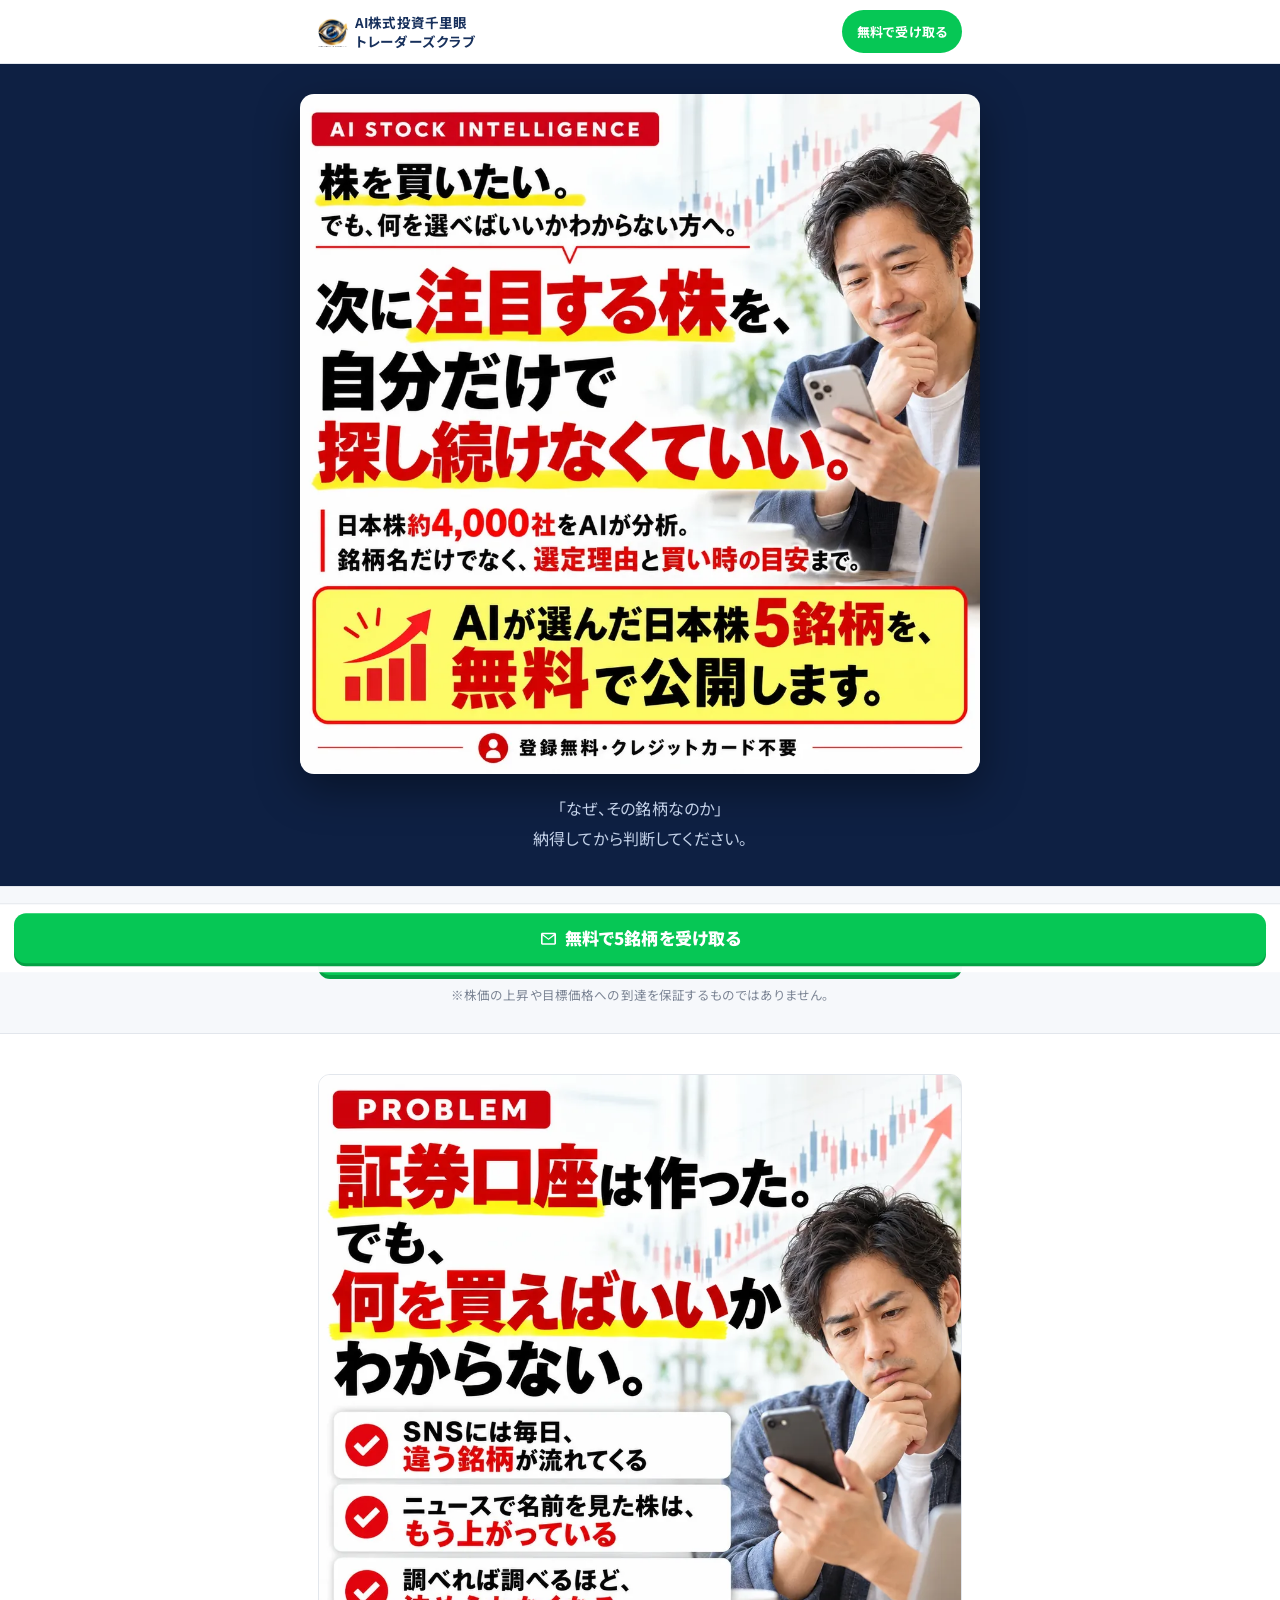
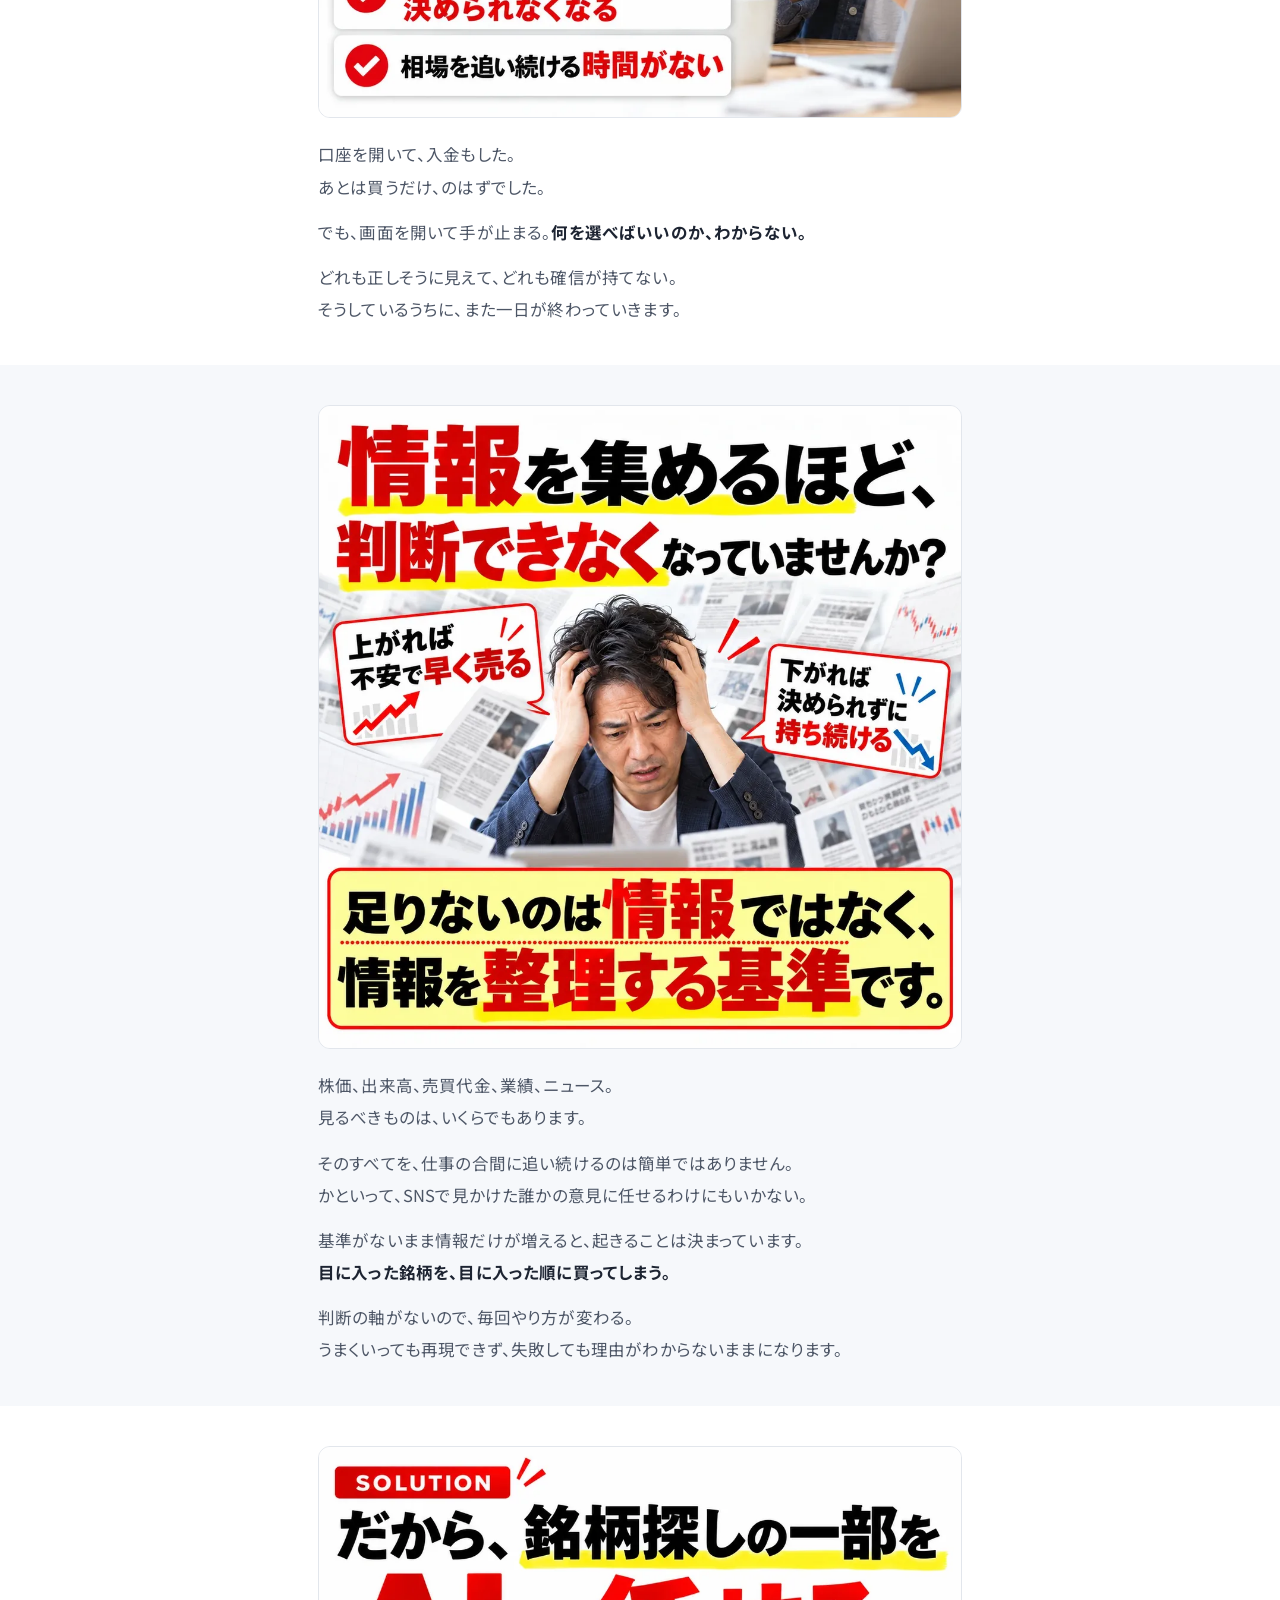
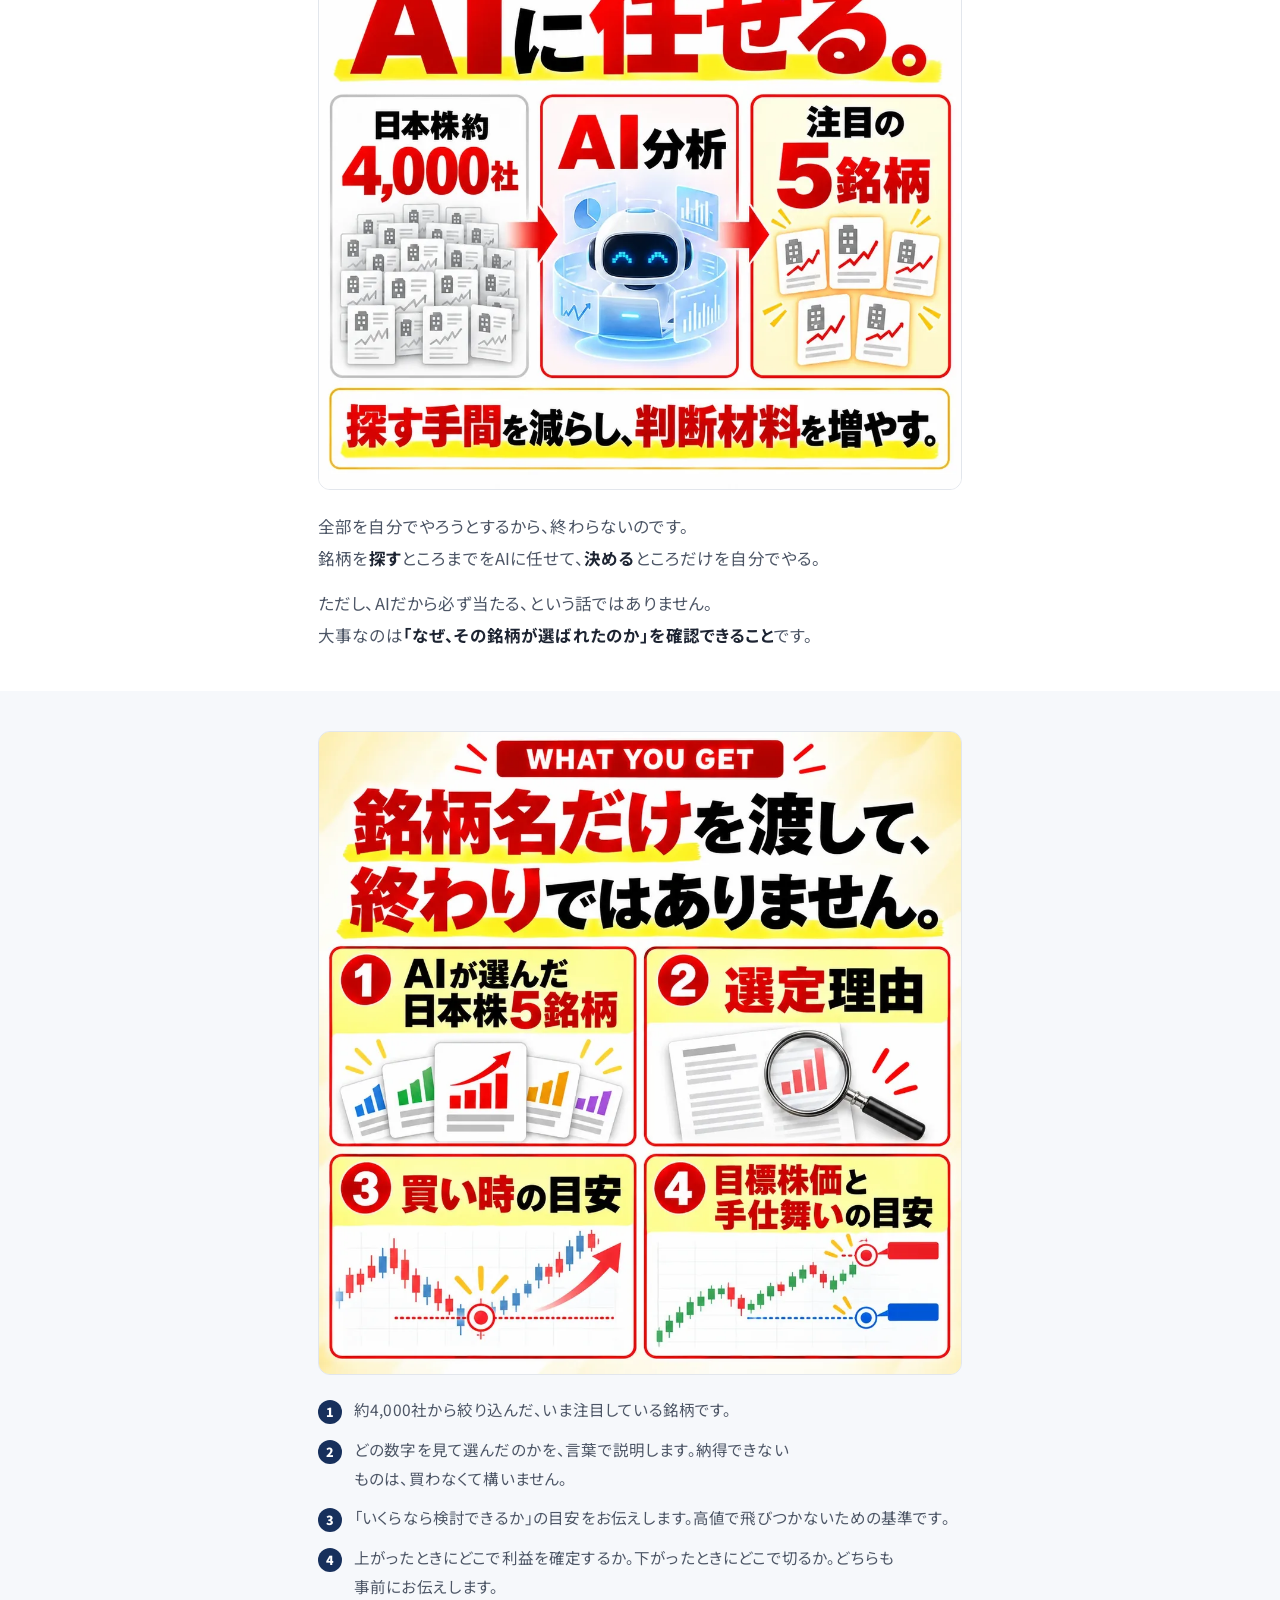
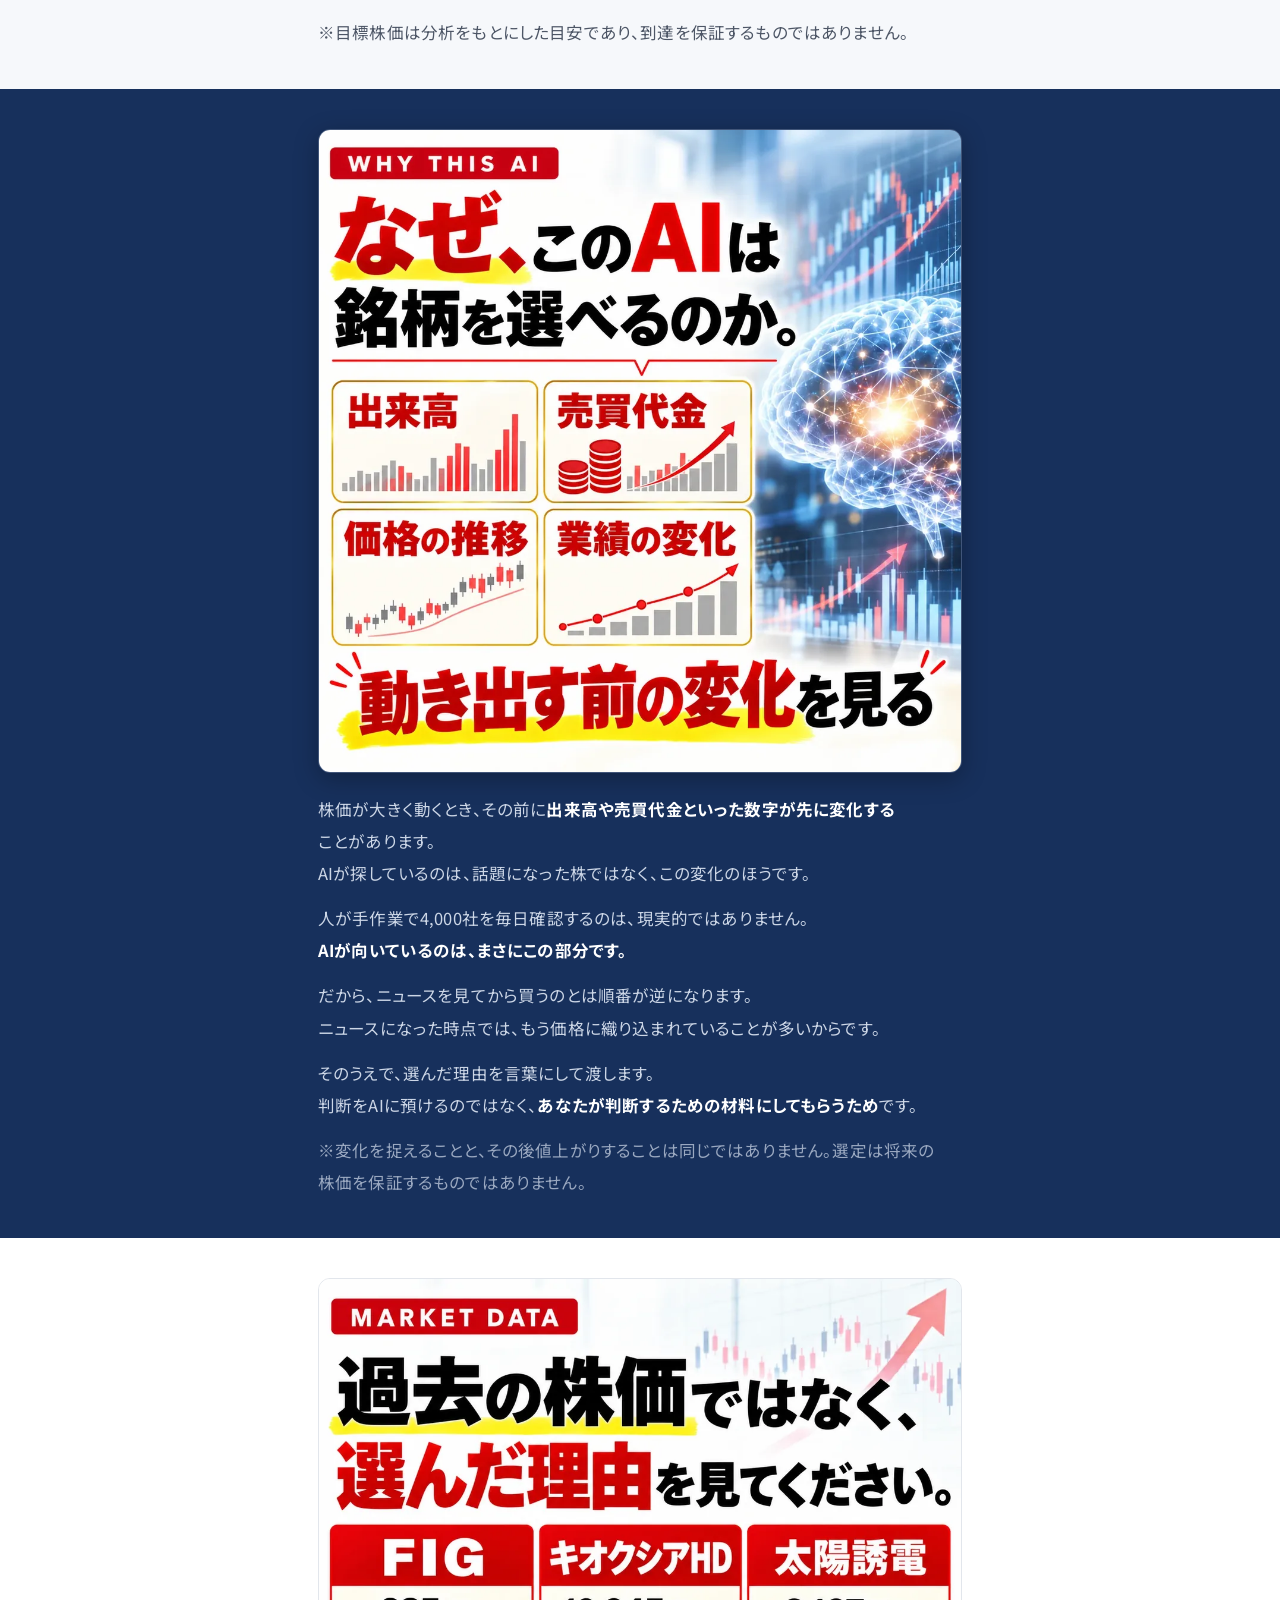
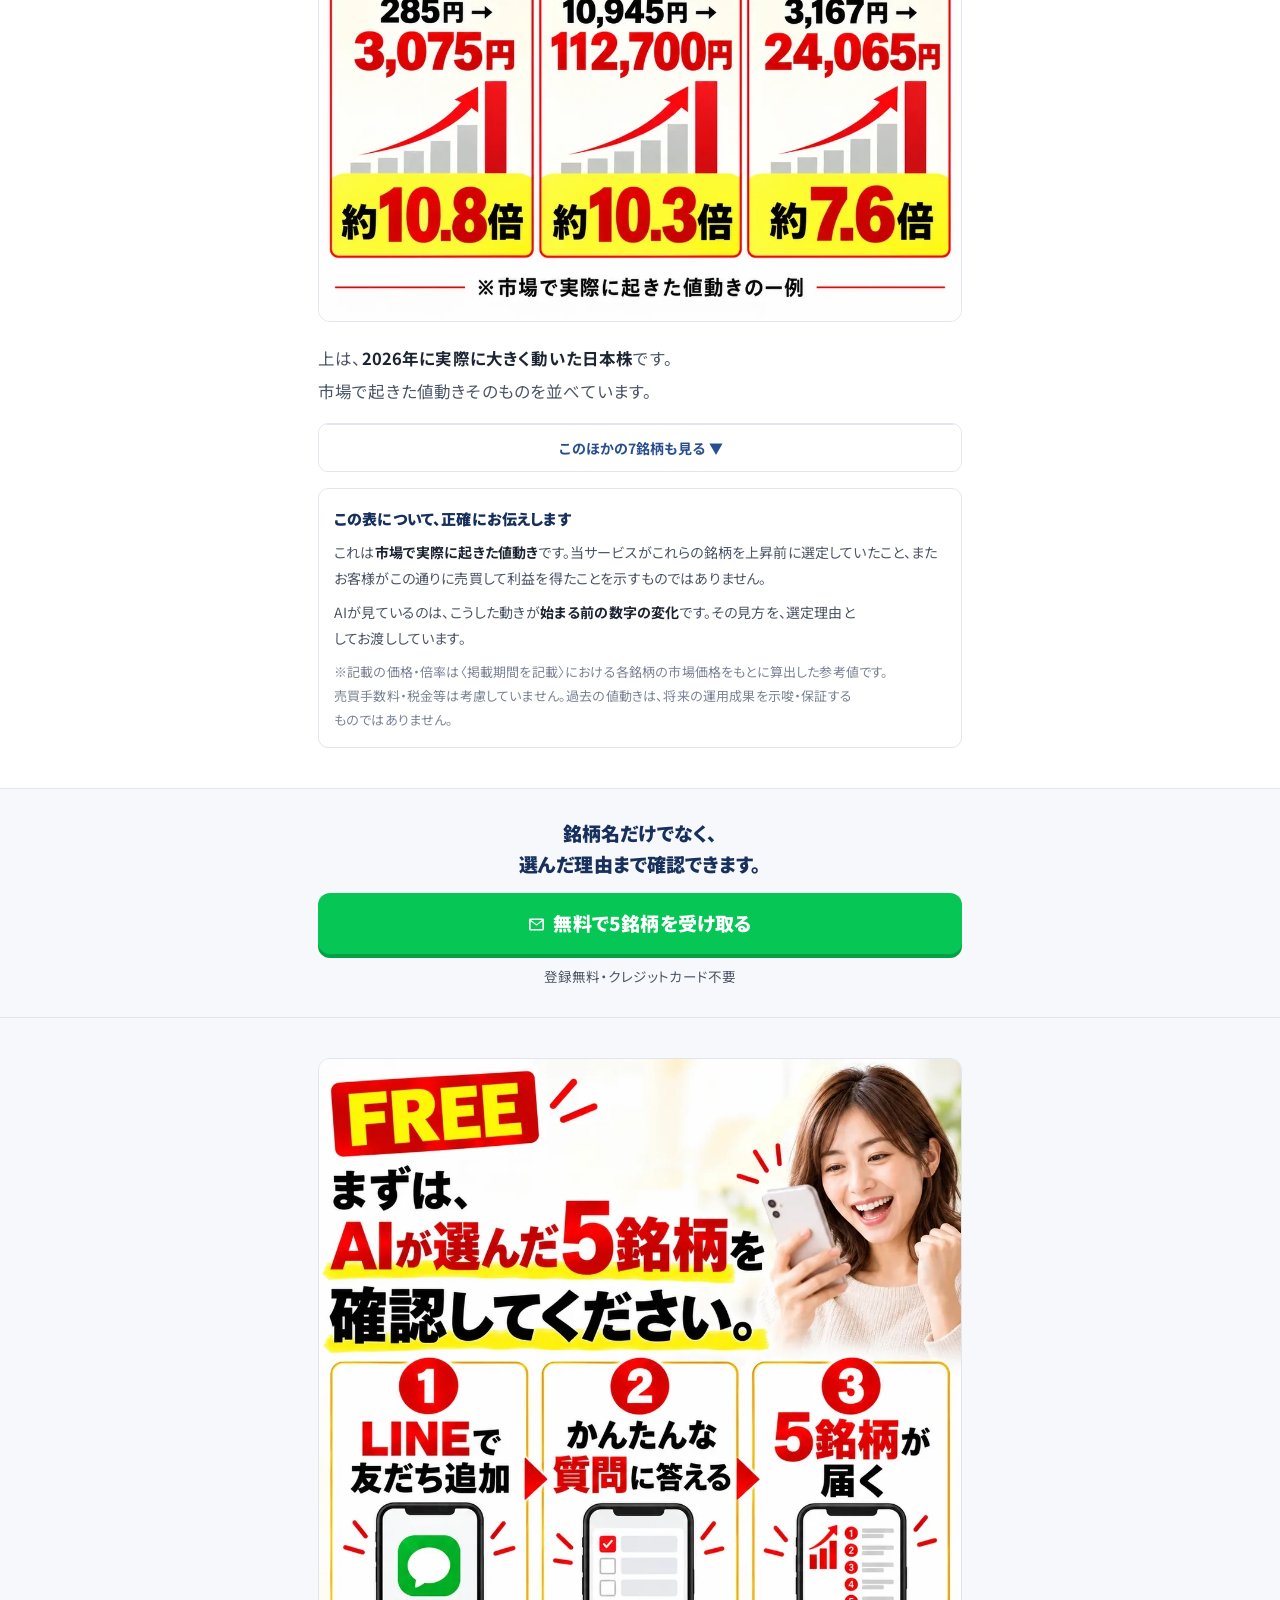
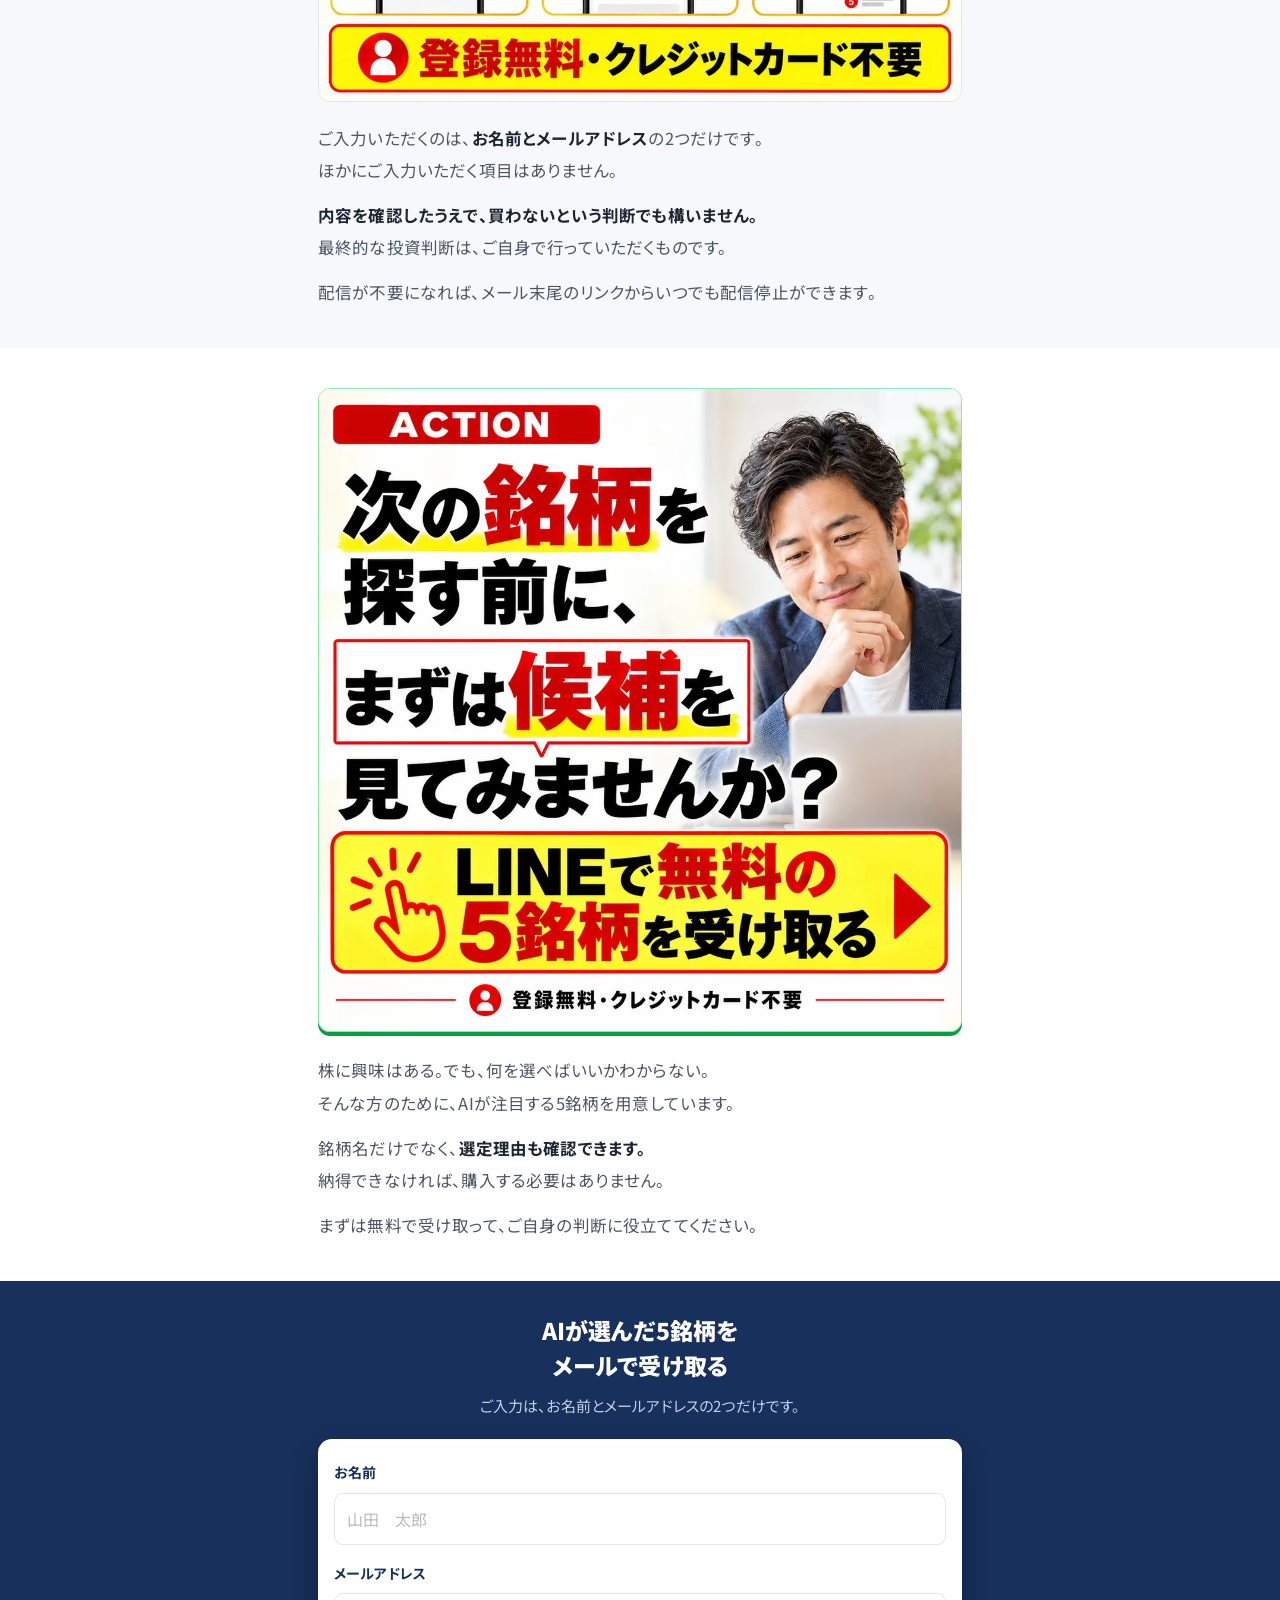
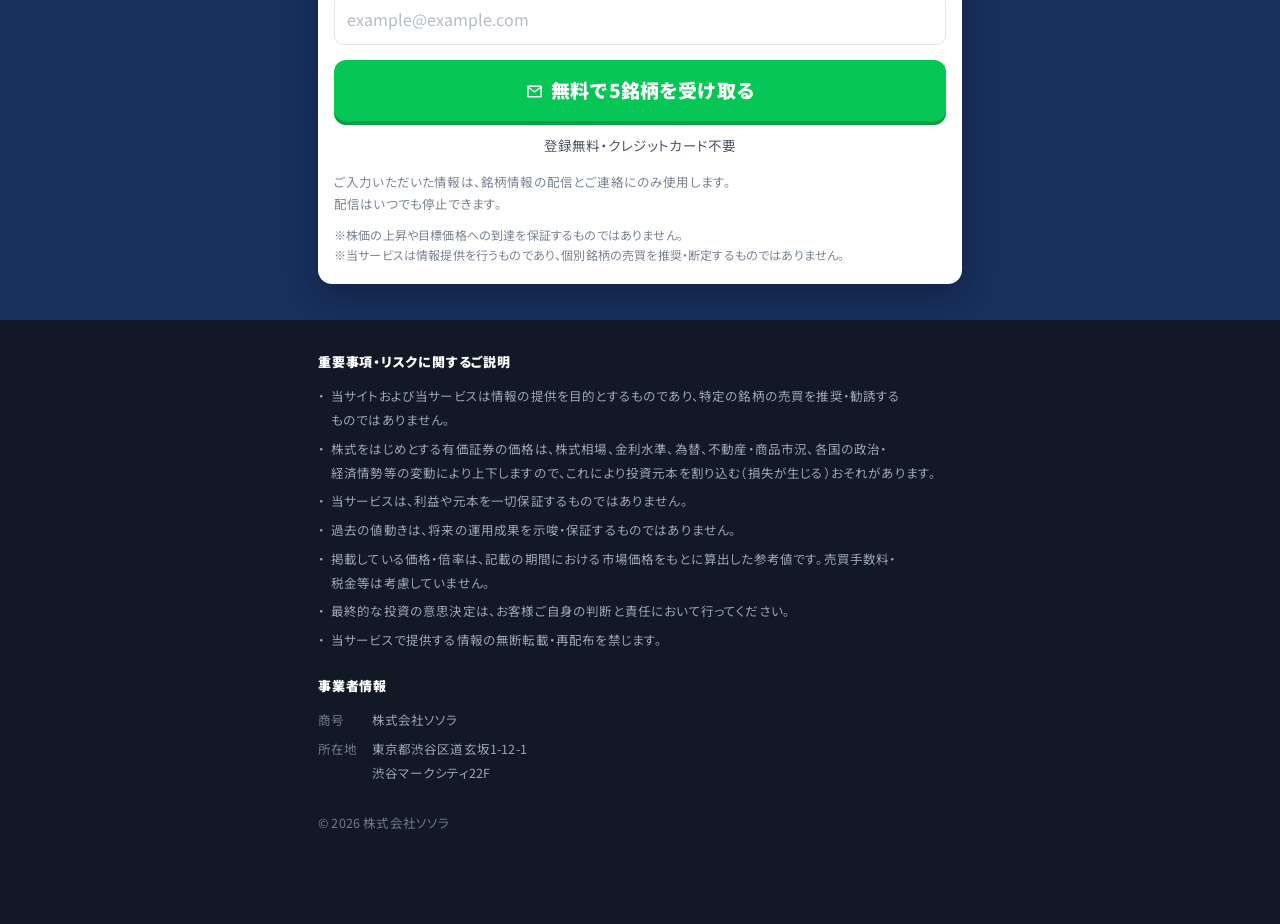
==== commit 48f8fc1a: "LP①・LP②から社内向けの注意書きを消す 「業態により必要な表示が異なります。法令上の記載事項は顧問弁護士の ご確認のうえ確定してください」が本番で見えていた。 クライアントと弁護士に向けた文で、訪" ====
--- a/b/index.html
+++ b/b/index.html
@@ -334,7 +334,6 @@
       <dt>所在地</dt><dd>東京都渋谷区道玄坂1-12-1<br>渋谷マークシティ22F</dd>
     </dl>
 
-    <p class="cr">※業態により必要な表示が異なります。法令上の記載事項は顧問弁護士のご確認のうえ確定してください。</p>
     <p class="cr" style="border:0;padding-top:8px">&copy; <span id="yr">2026</span> 株式会社ソソラ</p>
   </div>
 </footer>
